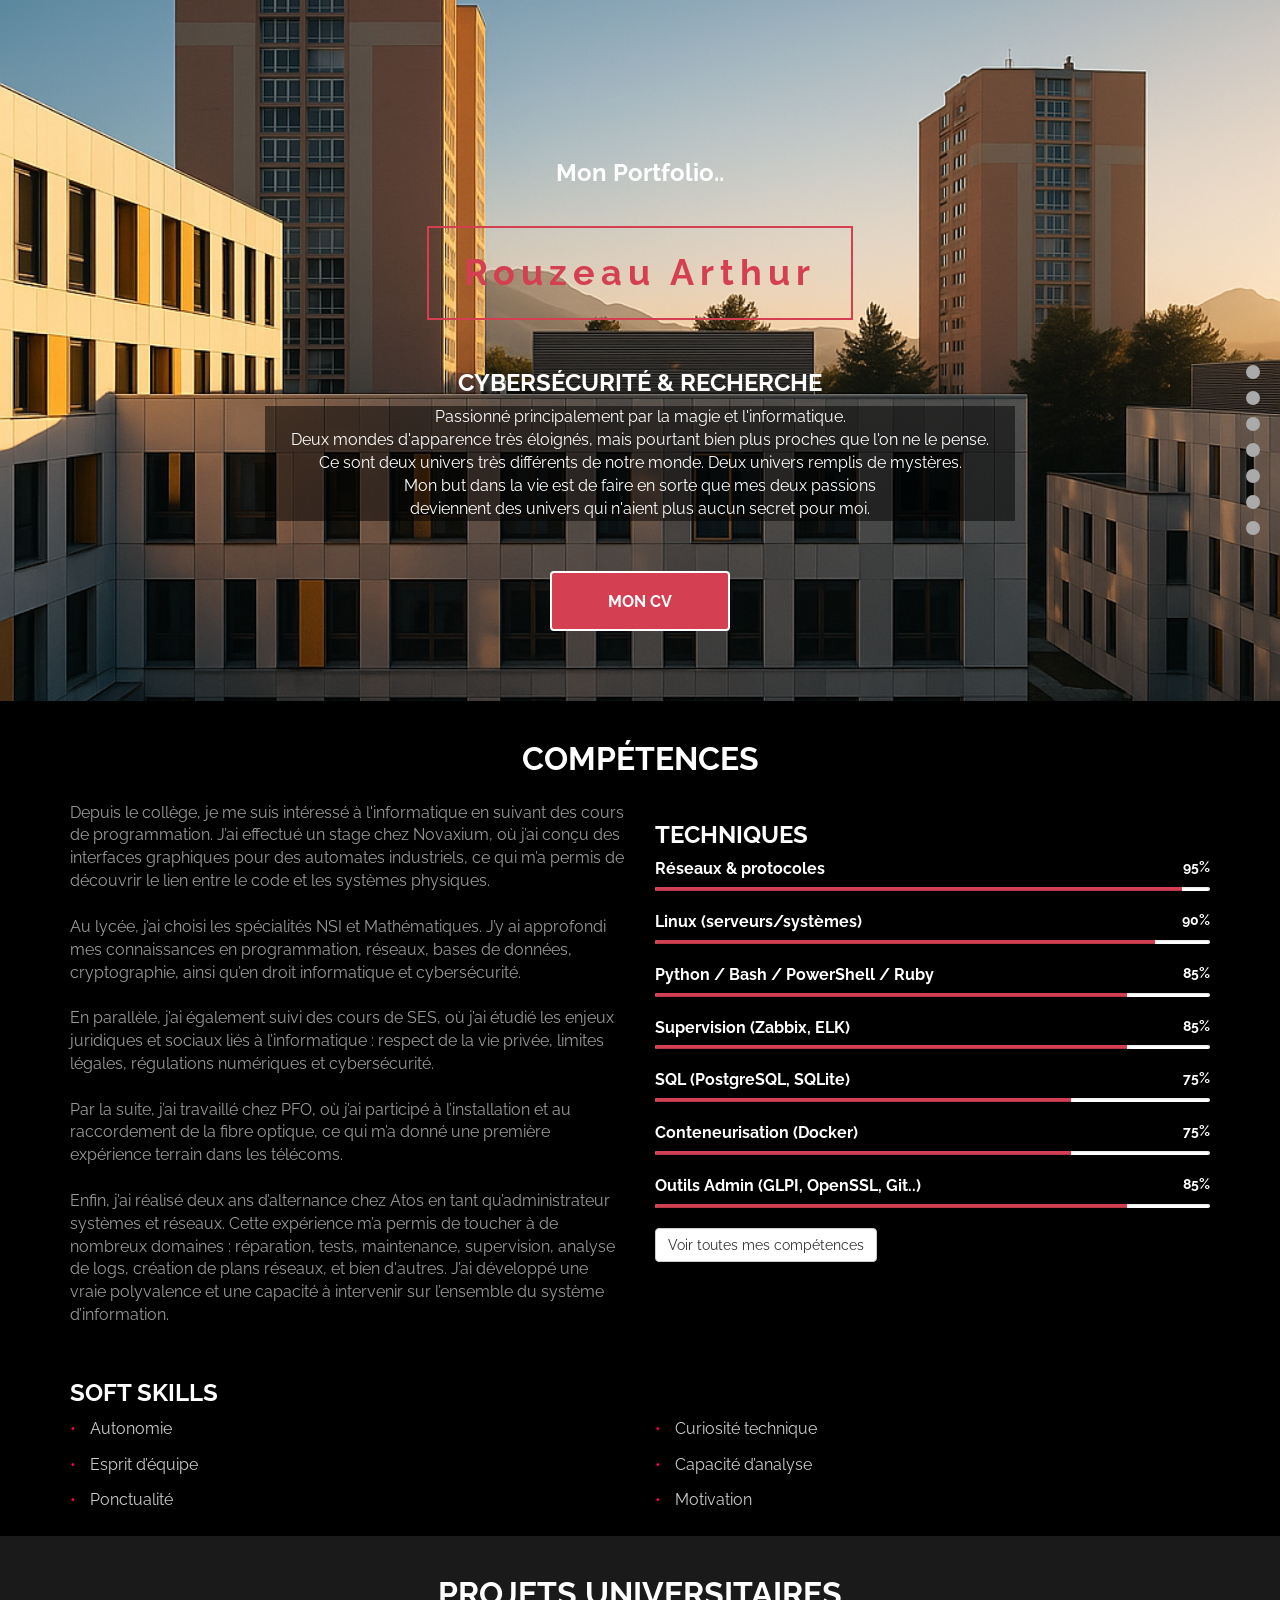
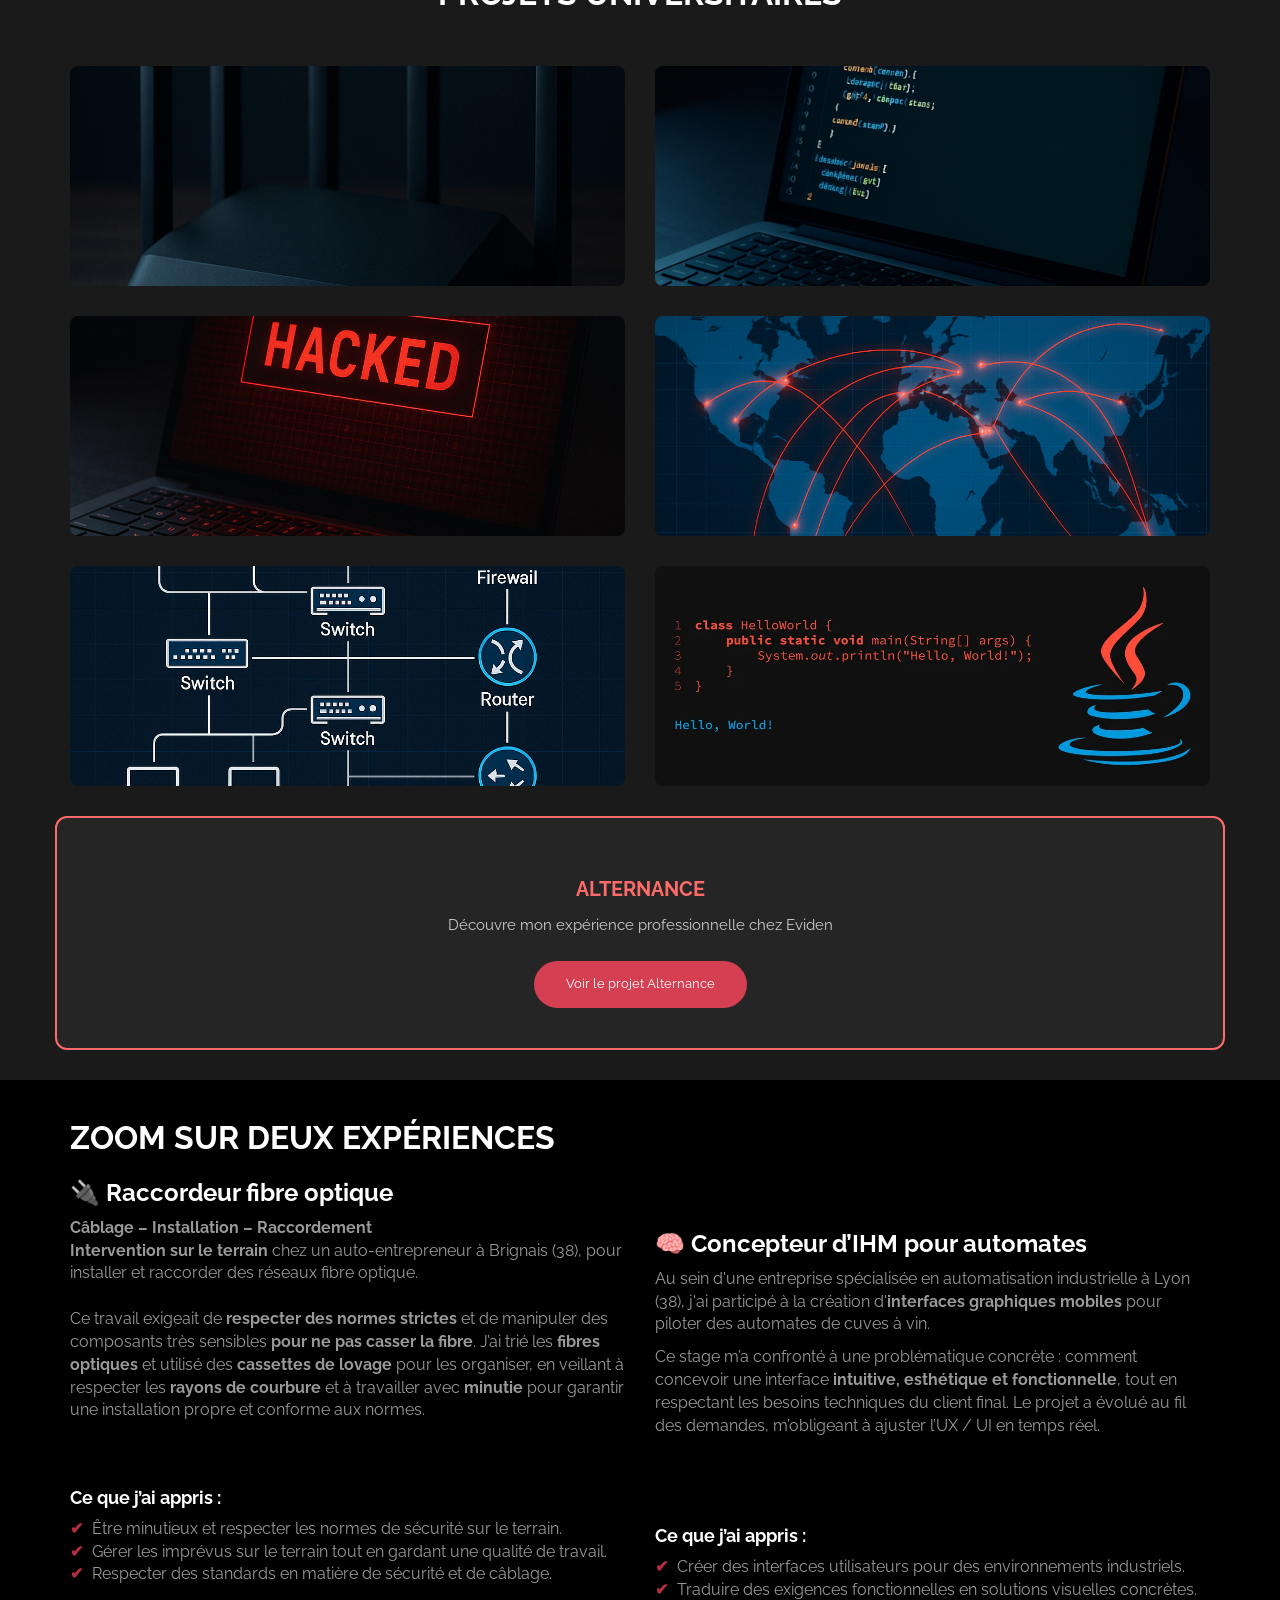
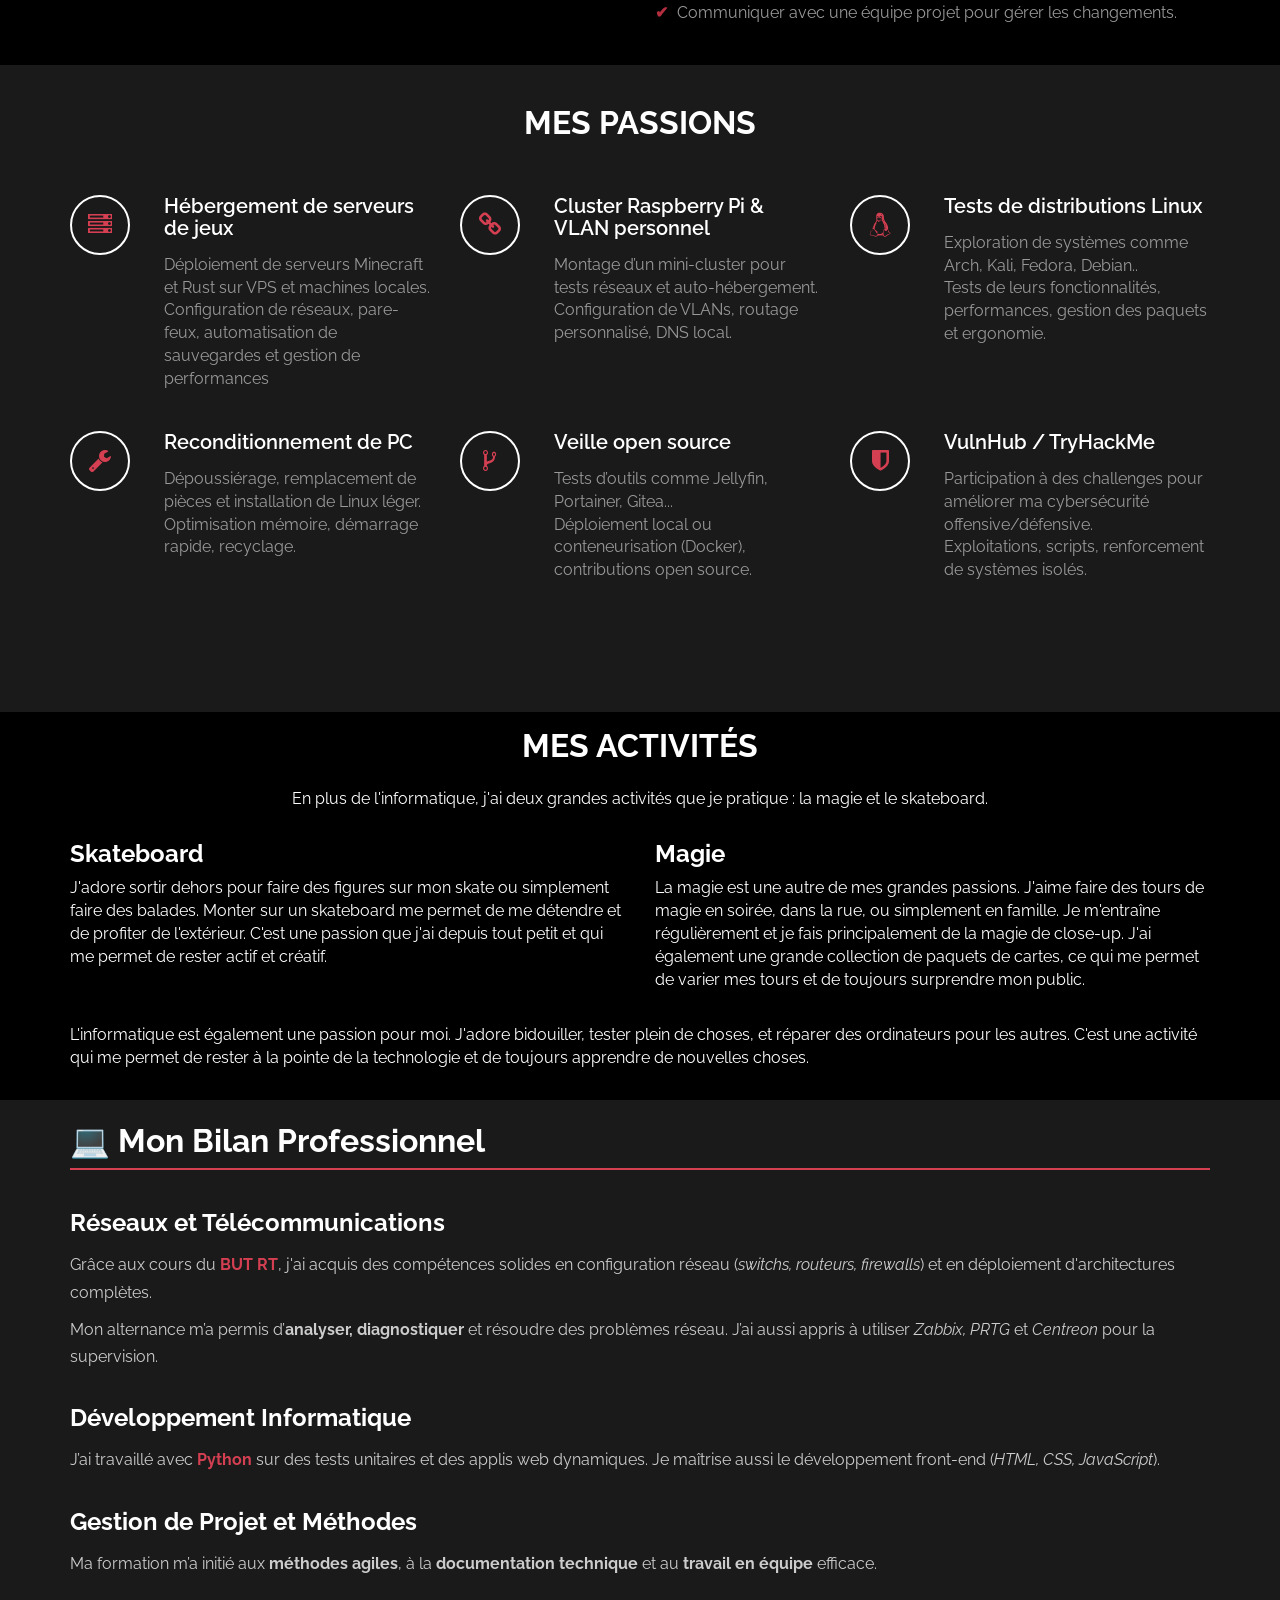
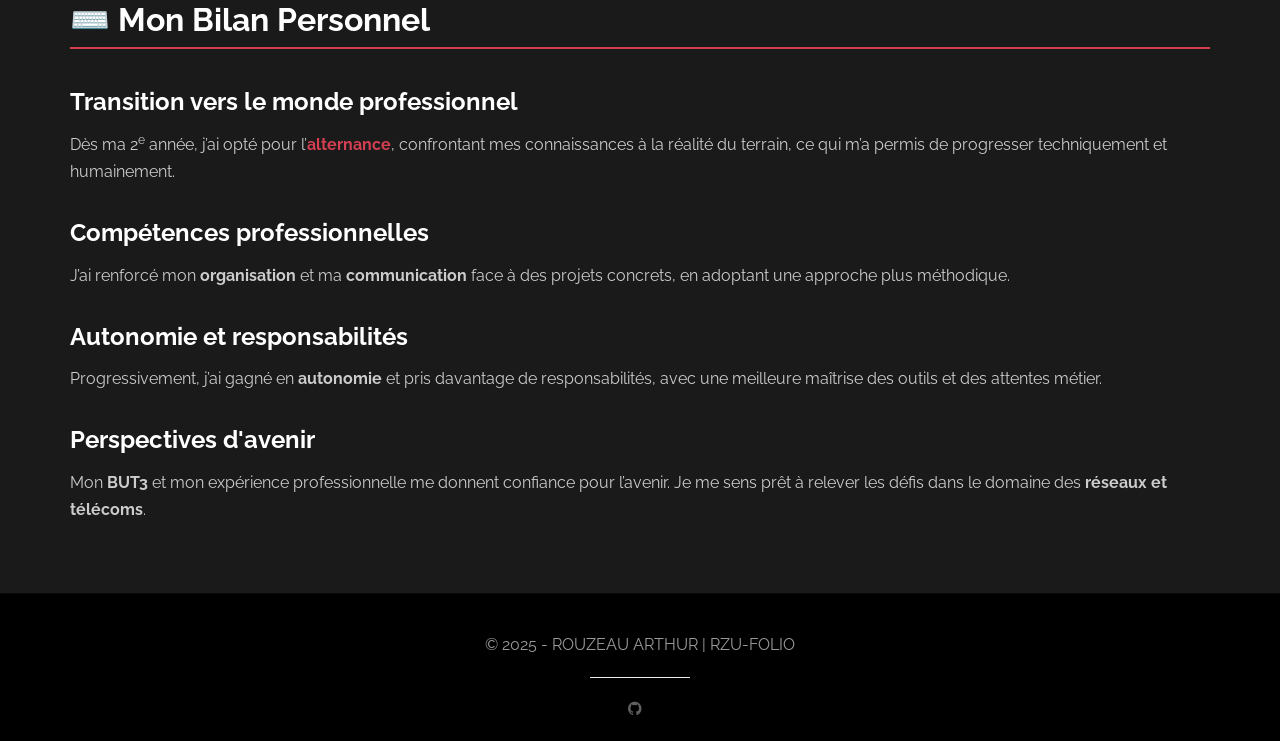
==== index.html @ e8e4323a "Version locale du site" ====
<!DOCTYPE html>
<html lang="fr">
<head>
    <meta charset="utf-8">
    <title>Rouzeau Arthur | RZU Folio</title>
    <meta name="keywords" content="">
    <meta name="description" content="">
    <meta name="author" content="rzu">
    <meta http-equiv="X-UA-Compatible" content="IE=Edge">
    <meta http-equiv="Content-Type" content="text/html; charset=UTF-8" />
    <meta name="viewport" content="width=device-width, initial-scale=1">
    <meta name="robots" content="index, follow">
    <meta name="theme-color" content="#000000">

    <!-- bootstrap -->
    <link rel="stylesheet" href="css/bootstrap.min.css">
    <!-- font-awesome -->
    <link rel="stylesheet" href="css/font-awesome.min.css">
    <!-- google font -->
    <link href="https://fonts.googleapis.com/css?family=Raleway:400,300,700,800" rel="stylesheet">
    <!-- rzu_folio -->
    <!--<link rel="stylesheet" href="css/rzu_folio.css">-->
    
    <!-- rzu_folio min -->
    <link rel="stylesheet" href="css/rzu_folio_min.css">
    <link rel="stylesheet" href="css/rzu_mobile.css" media="(hover: none) and (pointer: coarse)">

    <style>
        /* Réduit l'espace vertical globalement */
        .section {
            padding-top: 40px;
            padding-bottom: 30px;
        }

        /* Remonte légèrement les titres */
        .section h2 {
            margin-top: -60px;
            margin-bottom: 25px;
            font-size: 32px;
        }

        /* Corrige le padding uniquement sur la section d'accueil */
        #home .container {
            padding-top: 100px;
            padding-bottom: 40px;
        }

        #about.section,
        #portfolio.section {
            padding-bottom: 0 !important;
            margin-bottom: 0 !important;
        }

        /* Vos autres styles CSS */
        .section {
            padding-top: 40px;
            padding-bottom: 30px;
        }

        /* Styles pour gérer l'affichage des éléments .rotate et .static-tt */
        .rotate {
            display: block !important;
        }

        .static-tt {
            display: none !important;
        }

        @media (hover: none) and (pointer: coarse) {
            .rotate {
                display: none !important;
            }

            .static-tt {
                display: block !important;
            }
        }
        @media screen and (max-width: 768px) {
            .portfolio-thumb .portfolio-overlay {
                opacity: 0.9 !important;
                display: flex !important;
                transform: none !important;
                pointer-events: auto !important;
                align-items: center !important;
                justify-content: center !important;
                padding: 10px;
                position: absolute;
                top: 0;
                left: 0;
                right: 0;
                bottom: 0;
                width: 100%;
                height: 100%;
                box-sizing: border-box;
                border-radius: 8px;
                background-color: rgba(212, 63, 82, 0.8) !important;
            }

            .portfolio-thumb .portfolio-overlay h4,
            .portfolio-thumb .portfolio-overlay h5 {
                color: #fff;
                text-align: center;
                margin: 6px 0;
                padding: 4px;
                line-height: 1.3;
            }
        }
        @media screen and (max-width: 768px), (hover: none) and (pointer: coarse) {
        #home {
            background-image: url('images/home-bg.png');
            background-position: center center !important;
            background-repeat: no-repeat !important;
            background-size: cover !important;
            background-attachment: scroll !important;
            transform: none !important;
            will-change: auto !important;
        }
        }
    </style>
</head>
<body>


    <!-- Navigation -->
    <div class="nav-indicators">
        <a href="#home" class="nav-link" title="Accueil"></a>
        <a href="#about" class="nav-link" title="Compétences"></a>
        <a href="#portfolio" class="nav-link" title="Projets"></a>
        <a href="#zoom" class="nav-link" title="Expériences"></a>
        <a href="#work" class="nav-link" title="Passions"></a>
        <a href="#passions" class="nav-link" title="Activité"></a>
        <a href="#bilan" class="nav-link" title="Passions"></a>
    </div>

    <div id="fullpage">
        <!-- start home -->
        <div id="home" class="section">
            <div class="container">
                <div class="row">
                    <div class="col-md-2"></div>
                    <div class="col-md-8 wow fadeIn" data-wow-delay="0.9s">
                        <h3>Mon Portfolio..</h3>
                        <h1>Rouzeau Arthur</h1>

                        <h3 class="rotate">RÉSEAUX & SYSTÈMES, DÉVELOPPEMENT & ANALYSE, CYBERSÉCURITÉ & RECHERCHE, SKATEBOARD & MAGIE</h3>
                        <h3 class="static-tt">RÉSEAUX & SYSTÈMES, DÉVELOPPEMENT & ANALYSE, CYBERSÉCURITÉ & RECHERCHE, SKATEBOARD & MAGIE</h3>

                        <p style="color: white; background-color: rgba(0, 0, 0, 0.5);">Passionné principalement par la magie et l'informatique.
                        <br>Deux mondes d'apparence très éloignés, mais pourtant bien plus proches que l'on ne le pense.
                        <br>Ce sont deux univers très différents de notre monde. Deux univers remplis de mystères.
                        <br>Mon but dans la vie est de faire en sorte que mes deux passions
                        <br>deviennent des univers qui n'aient plus aucun secret pour moi.</p>
                        <a href="cv.html" class="btn btn-default smoothScroll wow fadeInUp"  style="background-color: #D43F52;" data-wow-delay="1s">MON CV</a>
                    </div>
                    <div class="col-md-2"></div>
                </div>
            </div>
        </div>
        <!-- end home -->

        <!-- ======= SECTION COMPÉTENCES ======= -->
        <div id="about" class="section">
            <div class="container">
                <div class="row">
                    <div class="col-md-12 text-center">
                        <h2>COMPÉTENCES</h2>
                    </div>
                </div>
                <div class="row reverse-on-mobile">
                    <div class="col-md-6 block-presentation">
                        <p>Depuis le collège, je me suis intéressé à l'informatique en suivant des cours de programmation. J’ai effectué un stage chez Novaxium, où j’ai conçu des interfaces graphiques pour des automates industriels, ce qui m’a permis de découvrir le lien entre le code et les systèmes physiques.<br><br>
                            Au lycée, j’ai choisi les spécialités NSI et Mathématiques. J’y ai approfondi mes connaissances en programmation, réseaux, bases de données, cryptographie, ainsi qu’en droit informatique et cybersécurité.<br><br>
                            En parallèle, j’ai également suivi des cours de SES, où j’ai étudié les enjeux juridiques et sociaux liés à l’informatique : respect de la vie privée, limites légales, régulations numériques et cybersécurité.<br><br>
                            Par la suite, j’ai travaillé chez PFO, où j’ai participé à l’installation et au raccordement de la fibre optique, ce qui m’a donné une première expérience terrain dans les télécoms.<br><br>
                            Enfin, j’ai réalisé deux ans d’alternance chez Atos en tant qu’administrateur systèmes et réseaux. Cette expérience m’a permis de toucher à de nombreux domaines : réparation, tests, maintenance, supervision, analyse de logs, création de plans réseaux, et bien d'autres. J’ai développé une vraie polyvalence et une capacité à intervenir sur l’ensemble du système d’information.<br><br>
                        </p>
                    </div>
                    <div class="col-md-6 block-techniques">
                        <h3 class="techniques-title fade-in-up">TECHNIQUES</h3>
                        <span>Réseaux & protocoles <small>95%</small></span>
                        <div class="progress">
                            <div class="progress-bar progress-bar-danger" style="width: 95%;"></div>
                        </div>
                        <span>Linux (serveurs/systèmes) <small>90%</small></span>
                        <div class="progress">
                            <div class="progress-bar progress-bar-danger" style="width: 90%;"></div>
                        </div>
                        <span>Python / Bash / PowerShell / Ruby <small>85%</small></span>
                        <div class="progress">
                            <div class="progress-bar progress-bar-danger" style="width: 85%;"></div>
                        </div>
                        <span>Supervision (Zabbix, ELK) <small>85%</small></span>
                        <div class="progress">
                            <div class="progress-bar progress-bar-danger" style="width: 85%;"></div>
                        </div>
                        <span>SQL (PostgreSQL, SQLite) <small>75%</small></span>
                        <div class="progress">
                            <div class="progress-bar progress-bar-danger" role="progressbar" aria-valuenow="60" aria-valuemin="0" aria-valuemax="100" style="width: 75%;"></div>
                        </div>
                        <span>Conteneurisation (Docker) <small>75%</small></span>
                        <div class="progress">
                            <div class="progress-bar progress-bar-danger" role="progressbar" aria-valuenow="60" aria-valuemin="0" aria-valuemax="100" style="width: 75%;"></div>
                        </div>
                        <span>Outils Admin (GLPI, OpenSSL, Git..) <small>85%</small></span>
                        <div class="progress">
                            <div class="progress-bar progress-bar-danger" role="progressbar" aria-valuenow="60" aria-valuemin="0" aria-valuemax="100" style="width: 85%;"></div>
                        </div>
                        <p style="margin-top: 20px;">
                            <a href="cv.html" class="btn btn-default">
                                Voir toutes mes compétences
                            </a>
                        </p>
                    </div>
                    <br/><br/>
                    <div class="col-md-12 soft-skills my-soft-skill">
                        <h3 class="soft-skills-title fade-in-up">SOFT SKILLS</h3>
                        <ul>
                            <li>Autonomie</li>
                            <li>Curiosité technique</li>
                            <li>Esprit d’équipe</li>
                            <li>Capacité d’analyse</li>
                            <li>Ponctualité</li>
                            <li>Motivation</li>
                        </ul>
                    </div>
                </div>
            </div>
            <br/>
        </div>
        <!-- =======END SECTION COMPÉTENCES ======= -->

        <!-- start portfolio -->
        <div id="portfolio" class="section slide-in-right animated">
            <div class="container">
                <div class="row">
                    <h2>PROJETS UNIVERSITAIRES</h2>
                </div>
                <div class="row">
                    <div class="col-md-6 col-xs-12 wow fadeIn" data-wow-delay="0.2s">
                        <a href="proj_net.html">
                            <div class="portfolio-thumb">
                                <img src="images/router.png" class="img-responsive" alt="portfolio img">
                                <div class="portfolio-overlay">
                                    <h4>Réseaux :</h4>
                                    <h5>S'initier aux réseaux informatiques</h5>
                                </div>
                            </div>
                        </a>
                    </div>
                    <div class="col-md-6 col-xs-12 wow fadeIn" data-wow-delay="0.3s">
                        <a href="proj_prog.html">
                            <div class="portfolio-thumb">
                                <img src="images/prog.png" class="img-responsive" alt="portfolio img">
                                <div class="portfolio-overlay">
                                    <h4>Programmation :</h4>
                                    <h5>Traitement de données</h5>
                                </div>
                            </div>
                        </a>
                    </div>
                </div>
                <div class="row">
                    <div class="col-md-6 col-xs-12 wow fadeIn" data-wow-delay="0.4s">
                        <a href="proj_init.html">
                            <div class="portfolio-thumb">
                                <img src="images/hacked.png" class="img-responsive" alt="portfolio img">
                                <div class="portfolio-overlay">
                                    <h4>PENTEST :</h4>
                                    <h5>Initialisation à la cybersécurité</h5>
                                </div>
                            </div>
                        </a>
                    </div>
                    <div class="col-md-6 col-xs-12 wow fadeIn" data-wow-delay="0.5s">
                        <a href="proj_cyber.html">
                            <div class="portfolio-thumb">
                                <img src="images/world.png" class="img-responsive" alt="portfolio img">
                                <div class="portfolio-overlay">
                                    <h4>CYBERATTAQUE & CYBERDÉFENSE :</h4>
                                    <h5>Réagir face à une cyberattaque</h5>
                                </div>
                            </div>
                        </a>
                    </div>
                </div>
                <div class="row">
                    <div class="col-md-6 col-xs-12 wow fadeIn" data-wow-delay="0.6s">
                        <a href="proj_arch.html">
                            <div class="portfolio-thumb">
                                <img src="images/arch.png" class="img-responsive" alt="portfolio img">
                                <div class="portfolio-overlay">
                                    <h4>ARCHITECTURE RÉSEAU :</h4>
                                    <h5>Supervision et sécurisation</h5>
                                </div>
                            </div>
                        </a>
                    </div>
                    <div class="col-md-6 col-xs-12 wow fadeIn" data-wow-delay="0.7s">
                        <a href="proj_java.html">
                            <div class="portfolio-thumb">
                                <img src="images/java.png" class="img-responsive" alt="portfolio img">
                                <div class="portfolio-overlay">
                                    <h4>JAVA : </h4>
                                    <h5>Messagerie Instantanée</h5>
                                </div>
                            </div>
                        </a>
                    </div>


                <!-- ALTERNANCE -->

                    <div class="row">
                    <div class="col-md-12 col-xs-12 wow fadeIn" data-wow-delay="0.8s">
                        <a href="proj_alt.html" style="text-decoration: none;">
                            <div class="portfolio-thumb portfolio-alt-card">
                                <h3 style="color: #FF6B6B; margin-bottom: 15px; font-size: 2rem;">ALTERNANCE</h3>
                                <p style="color: #ccc; font-size: 1.5rem; margin-bottom: 25px;">
                                    Découvre mon expérience professionnelle chez Eviden
                                </p>
                                <button class="alt-btn" style="font-size: small;">
                                    Voir le projet Alternance
                                </button>
                            </div>
                        </a>
                    </div>
                </div>

                <style>
                    .portfolio-alt-card {
                        text-align: center;
                        padding: 40px 25px;
                        background: rgba(255, 255, 255, 0.05);
                        border-radius: 12px;
                        border: 2px solid #FF6B6B;
                        transition: opacity 0.4s ease, transform 0.4s ease;
                        will-change: transform;
                    }

                    .portfolio-alt-card:hover {
                        opacity: 0.85;
                        transform: scale(1.03) translateY(-5px);
                    }

                    .alt-btn {
                        background-color: #D43F52;
                        color: white;
                        border: none;
                        border-radius: 30px;
                        padding: 14px 32px;
                        font-size: 1rem;
                        cursor: pointer;
                        opacity: 1;
                        outline: none;
                        transition: transform 0.3s ease, box-shadow 0.3s ease;
                    }

                    .alt-btn:focus {
                        outline: none;
                    }

                    .portfolio-alt-card:hover .alt-btn {
                        transform: scale(1.05);
                        box-shadow: 0 6px 16px rgba(212, 63, 82, 0.4);
                    }
                </style>



                </div>
            </div>
        </div>
        <!-- END PORTFOLIO-->

        <!-- ZOOM SUR -->
        <div id="zoom" class="section">
        <div class="container">
            <div class="row">
            <!-- Bloc gauche -->
            <div class="col-md-6 col-xs-12 wow fadeInLeft" data-wow-delay="0.9s">
                <h2 style="margin-top: 0.1px;">ZOOM SUR DEUX EXPÉRIENCES</h2>
                <h3>🔌 Raccordeur fibre optique</h3>
                <p>
                <strong>Câblage – Installation – Raccordement</strong><br>
                <strong>Intervention sur le terrain</strong> chez un auto-entrepreneur à Brignais (38), pour installer et raccorder
                des réseaux fibre optique.<br><br>
                Ce travail exigeait de <strong>respecter des normes strictes</strong> et de manipuler des composants très sensibles
                <strong>pour ne pas casser la fibre</strong>. J’ai trié les <strong>fibres optiques</strong> et utilisé des
                <strong>cassettes de lovage</strong> pour les organiser, en veillant à respecter les <strong>rayons de courbure</strong>
                et à travailler avec <strong>minutie</strong> pour garantir une installation propre et conforme aux normes.
                </p>
                <br/>
                <br/>
                <h4>Ce que j’ai appris :</h4>
                <ul>
                <li>Être minutieux et respecter les normes de sécurité sur le terrain.</li>
                <li>Gérer les imprévus sur le terrain tout en gardant une qualité de travail.</li>
                <li>Respecter des standards en matière de sécurité et de câblage.</li>
                </ul>
            </div>
            <br/><br/><br/><br/>
            <!-- Bloc droit -->
            <div class="col-md-6 col-xs-12 wow fadeInRight" data-wow-delay="0.9s">
                <h3>🧠 Concepteur d’IHM pour automates</h3>
                <p>
                Au sein d'une entreprise spécialisée en automatisation industrielle à Lyon (38), j'ai participé à la création
                d'<strong>interfaces graphiques mobiles</strong> pour piloter des automates de cuves à vin.
                </p>
                <p>
                Ce stage m’a confronté à une problématique concrète : comment concevoir une interface
                <strong>intuitive, esthétique et fonctionnelle</strong>, tout en respectant les besoins techniques du client final.
                Le projet a évolué au fil des demandes, m’obligeant à ajuster l’UX /
                UI en temps réel.
                </p>
                <br/>
                <br/><br/>
                <h4>Ce que j’ai appris :</h4>
                <ul>
                <li>Créer des interfaces utilisateurs pour des environnements industriels.</li>
                <li>Traduire des exigences fonctionnelles en solutions visuelles concrètes.</li>
                <li>Communiquer avec une équipe projet pour gérer les changements.</li>
                </ul>
            </div>
            </div>
        </div>
        </div>
        <!--END ZOOM SUR -->

        <!-- start work -->
        <!-- PART I -->
        <div id="work" class="section" style="background: #1a1a1a;">
            <div class="container">
                <div class="row">
                    <h2>MES PASSIONS</h2>
                </div>

                <div class="row">
                    <div class="col-md-4 col-xs-11 wow fadeInUp" data-wow-delay="0.6s">
                        <div class="media">
                            <div class="media-object media-left">
                                <i class="fa fa-server"></i>
                            </div>
                            <div class="media-body">
                                <h3 class="media-heading">Hébergement de serveurs de jeux</h3>
                                <p>
                                    Déploiement de serveurs Minecraft et Rust sur VPS et machines locales.
                                    <br>Configuration de réseaux, pare-feux, automatisation de sauvegardes et gestion de performances
                                </p>
                            </div>
                        </div>
                    </div>

                    <div class="col-md-4 col-xs-11 wow fadeInUp" data-wow-delay="0.6s">
                        <div class="media">
                            <div class="media-object media-left">
                                <i class="fa fa-link"></i>
                            </div>
                            <div class="media-body">
                                <h3 class="media-heading">Cluster Raspberry Pi & VLAN personnel</h3>
                                <p>
                                    Montage d’un mini-cluster pour tests réseaux et auto-hébergement.
                                    <br>Configuration de VLANs, routage personnalisé, DNS local.
                                </p>
                            </div>
                        </div>
                    </div>

                    <div class="col-md-4 col-xs-11 wow fadeInUp" data-wow-delay="0.6s">
                        <div class="media">
                            <div class="media-object media-left">
                                <i class="fa fa-linux"></i>
                            </div>
                            <div class="media-body">
                                <h3 class="media-heading">Tests de distributions Linux</h3>
                                <p>
                                    Exploration de systèmes comme Arch, Kali, Fedora, Debian..
                                    <br>Tests de leurs fonctionnalités, performances, gestion des paquets et ergonomie.
                                </p>
                            </div>
                        </div>
                    </div>
                </div>
            </div>
            <!-- PART II -->
            <div class="container">
                <div class="row">
                    <div class="col-md-4 col-xs-11 wow fadeInUp" data-wow-delay="0.6s">
                        <div class="media">
                            <div class="media-object media-left">
                                <i class="fa fa-wrench"></i>
                            </div>
                            <div class="media-body">
                                <h3 class="media-heading">Reconditionnement de PC</h3>
                                <p>
                                    Dépoussiérage, remplacement de pièces et installation de Linux léger.
                                    <br>Optimisation mémoire, démarrage rapide, recyclage.
                                </p>
                            </div>
                        </div>
                    </div>

                    <div class="col-md-4 col-xs-11 wow fadeInUp" data-wow-delay="0.6s">
                        <div class="media">
                            <div class="media-object media-left">
                                <i class="fa fa-code-fork"></i>
                            </div>
                            <div class="media-body">
                                <h3 class="media-heading">Veille open source</h3>
                                <p>
                                    Tests d’outils comme Jellyfin, Portainer, Gitea...
                                    <br>Déploiement local ou conteneurisation (Docker), contributions open source.
                                </p>
                            </div>
                        </div>
                    </div>

                    <div class="col-md-4 col-xs-11 wow fadeInUp" data-wow-delay="0.6s">
                        <div class="media">
                            <div class="media-object media-left">
                                <i class="fa fa-shield"></i>
                            </div>
                            <div class="media-body">
                                <h3 class="media-heading">VulnHub / TryHackMe</h3>
                                <p>
                                    Participation à des challenges pour améliorer ma cybersécurité offensive/défensive.
                                    <br>Exploitations, scripts, renforcement de systèmes isolés.
                                </p>
                            </div>
                        </div>
                    </div>
                </div>
            </div>
        </div>
        <!-- end work -->

        <!-- start passions -->
        <div id="passions" class="section" style="color: white; padding: 20px;">
            <div class="container">
                <div class="row">
                    <div class="col-md-12 text-center">
                        
                        <p style="font-size: xx-large;"><strong></strong></p>
                        <br/><br/>
                        <h2>MES ACTIVITÉS</h2>
                        <p>
                            En plus de l'informatique, j'ai deux grandes activités que je pratique : la magie et le skateboard.
                        </p>
                    </div>
                </div>
                <div class="row">
                    <div class="col-md-6">
                        <h3>Skateboard</h3>
                        <p>
                            J'adore sortir dehors pour faire des figures sur mon skate ou simplement faire des balades.
                            Monter sur un skateboard me permet de me détendre et de profiter de l'extérieur.
                            C'est une passion que j'ai depuis tout petit et qui me permet de rester actif et créatif.
                        </p>
                    </div>
                    <div class="col-md-6">
                        <h3>Magie</h3>
                        <p>
                            La magie est une autre de mes grandes passions. J'aime faire des tours de magie en soirée, dans la rue, ou simplement en famille.
                            Je m'entraîne régulièrement et je fais principalement de la magie de close-up.
                            J'ai également une grande collection de paquets de cartes, ce qui me permet de varier mes tours et de toujours surprendre mon public.
                        </p>
                    </div>
                </div>
                <div class="row">
                    <div class="col-md-12">
                        <br/>
                        <p>
                            L'informatique est également une passion pour moi. J'adore bidouiller, tester plein de choses, et réparer des ordinateurs pour les autres.
                            C'est une activité qui me permet de rester à la pointe de la technologie et de toujours apprendre de nouvelles choses.
                        </p>
                    </div>
                </div>
            </div>
        </div>

        <!-- BILAN PROFESSIONNEL -->
        <div id="bilan" class="section" style="background: #1a1a1a; padding: 60px 0;">
        <div class="container">
            <div class="row">
            <div class="col-md-12 wow fadeInUp" data-wow-delay="0.5s">
                <br/>
                <h2 style="color: #ffffff; border-bottom: 2px solid #D43F52; padding-bottom: 10px; margin-bottom: 40px;">💻 Mon Bilan Professionnel</h2>

                <!-- Réseaux -->
                <div style="margin-bottom: 35px;">
                <h3 style="color: #ffffff; margin-bottom: 15px;">Réseaux et Télécommunications</h3>
                <p style="line-height: 1.7; color: #ccc;">
                    Grâce aux cours du <strong style="color: #D43F52;">BUT RT</strong>, j'ai acquis des compétences solides en configuration réseau (<em>switchs, routeurs, firewalls</em>) et en déploiement d'architectures complètes.
                </p>
                <p style="line-height: 1.7; color: #ccc;">
                    Mon alternance m’a permis d’<strong>analyser, diagnostiquer</strong> et résoudre des problèmes réseau. J’ai aussi appris à utiliser <em>Zabbix, PRTG</em> et <em>Centreon</em> pour la supervision.
                </p>
                </div>

                <!-- Développement -->
                <div style="margin-bottom: 35px;">
                <h3 style="color: #ffffff; margin-bottom: 15px;">Développement Informatique</h3>
                <p style="line-height: 1.7; color: #ccc;">
                    J’ai travaillé avec <strong style="color: #D43F52;">Python</strong> sur des tests unitaires et des applis web dynamiques. Je maîtrise aussi le développement front-end (<em>HTML, CSS, JavaScript</em>).
                </p>
                </div>

                <!-- Gestion de projet -->
                <div style="margin-bottom: 35px;">
                <h3 style="color: #ffffff; margin-bottom: 15px;">Gestion de Projet et Méthodes</h3>
                <p style="line-height: 1.7; color: #ccc;">
                    Ma formation m’a initié aux <strong>méthodes agiles</strong>, à la <strong>documentation technique</strong> et au <strong>travail en équipe</strong> efficace.
                </p>
                </div>
            </div>
            </div>

            <!-- BILAN PERSONNEL -->
            <div class="row" style="margin-top: 50px;">
            <div class="col-md-12 wow fadeInUp" data-wow-delay="0.7s">
                <h2 style="color: #ffffff; border-bottom: 2px solid #D43F52; padding-bottom: 10px; margin-bottom: 40px;">⌨️ Mon Bilan Personnel</h2>

                <!-- Alternance -->
                <div style="margin-bottom: 35px;">
                <h3 style="color: #ffffff; margin-bottom: 15px;">Transition vers le monde professionnel</h3>
                <p style="line-height: 1.7; color: #ccc;">
                    Dès ma 2<sup>e</sup> année, j’ai opté pour l’<strong style="color: #D43F52;">alternance</strong>, confrontant mes connaissances à la réalité du terrain, ce qui m’a permis de progresser techniquement et humainement.
                </p>
                </div>

                <!-- Soft Skills -->
                <div style="margin-bottom: 35px;">
                <h3 style="color: #ffffff; margin-bottom: 15px;">Compétences professionnelles</h3>
                <p style="line-height: 1.7; color: #ccc;">
                    J’ai renforcé mon <strong>organisation</strong> et ma <strong>communication</strong> face à des projets concrets, en adoptant une approche plus méthodique.
                </p>
                </div>

                <!-- Autonomie -->
                <div style="margin-bottom: 35px;">
                <h3 style="color: #ffffff; margin-bottom: 15px;">Autonomie et responsabilités</h3>
                <p style="line-height: 1.7; color: #ccc;">
                    Progressivement, j’ai gagné en <strong>autonomie</strong> et pris davantage de responsabilités, avec une meilleure maîtrise des outils et des attentes métier.
                </p>
                </div>

                <!-- Avenir -->
                <div style="margin-bottom: 10px;">
                <h3 style="color: #ffffff; margin-bottom: 15px;">Perspectives d'avenir</h3>
                <p style="line-height: 1.7; color: #ccc;">
                    Mon <strong>BUT3</strong> et mon expérience professionnelle me donnent confiance pour l’avenir. Je me sens prêt à relever les défis dans le domaine des <strong>réseaux et télécoms</strong>.
                </p>
                </div>
            </div>
            </div>
        </div>
        </div>
        <!-- END BILAN -->

      

        
        <!-- start footer -->
        <footer>
            <div class="container">
                <div class="row">
                    <div class="col-md-12 wow fadeIn" data-wow-delay="0.9s">
                        <p>© 2025 - ROUZEAU ARTHUR | RZU-FOLIO</p>
                        <hr>
                        <ul class="social-icon">
                            <li><a href="https://github.com/ArthurFish6" class="fa fa-github"></a></li>
                        </ul>
                    </div>
                </div>
            </div>
        </footer>
    </div>

 
    <!-- === Chargement des scripts === -->

    <!-- Scripts personnalisés -->
    <script src="js/custom.js"></script>

    <script src="js/zoom-script.js"></script>
    <script src="js/observerTemplate.js"></script>
    <script src="js/portfolioAnimation.js"></script>

    <script src="js/aboutAnimation.core.js"></script>
    <script src="js/aboutAnimation.extra.js"></script>

    <script src="js/homeAnimation.js"></script>
    <script src="js/navigation.js"></script>

    <script src="js/workAnimation.js"></script>
    <script src="js/zoomAnimation.js"></script>
    <script src="js/abbr-script.js"></script>





</body>
</html>
---- css/rzu_folio.css ----
html, body {
    height: auto !important;
    overflow: visible !important;
}
body {
    background: #000000;
    color: #999;
    font-family: 'Raleway', sans-serif;
    font-size: 16px;
    font-weight: 400;
}
/* start all section */
#home,
#home .fp-slide,
#home .fp-tableCell, #work,
#work .fp-slide,
#work .fp-tableCell, #about,
#about .fp-slide,
#about .fp-tableCell, #contact,
#contact .fp-slide,
#contact .fp-tableCell, #portfolio,
#portfolio .fp-slide,
#portfolio .fp-tableCell, footer,
footer .fp-slide,
footer .fp-tableCell {
    height: auto !important;
}
/* end all section */ /* start all heading */
h1,h2,h3,h4,h5 {
    color: #ffffff;
    font-weight: bold;
}
/* end all heading */ /* start all section */
#work, #about, #portfolio, #contact {
    padding-top: 100px;
    padding-bottom: 120px;
}
/* end all section */ /* start simpletextrotator */
.rotating {
    display: inline-block;
    -webkit-transform-style: preserve-3d;
    -moz-transform-style: preserve-3d;
    -ms-transform-style: preserve-3d;
    -o-transform-style: preserve-3d;
    transform-style: preserve-3d;
    -webkit-transform: rotateX(0) rotateY(0) rotateZ(0);
    -moz-transform: rotateX(0) rotateY(0) rotateZ(0);
    -ms-transform: rotateX(0) rotateY(0) rotateZ(0);
    -o-transform: rotateX(0) rotateY(0) rotateZ(0);
    transform: rotateX(0) rotateY(0) rotateZ(0);
    -webkit-transition: 0.5s;
    -moz-transition: 0.5s;
    -ms-transition: 0.5s;
    -o-transition: 0.5s;
    transition: 0.5s;
    -webkit-transform-origin-x: 50%;
}
.rotating.flip {
    position: relative;
}
.rotating .front, .rotating .back {
    left: 0;
    top: 0;
    -webkit-backface-visibility: hidden;
    -moz-backface-visibility: hidden;
    -ms-backface-visibility: hidden;
    -o-backface-visibility: hidden;
    backface-visibility: hidden;
}
.rotating .front {
    position: absolute;
    display: inline-block;
    -webkit-transform: translate3d(0,0,1px);
    -moz-transform: translate3d(0,0,1px);
    -ms-transform: translate3d(0,0,1px);
    -o-transform: translate3d(0,0,1px);
    transform: translate3d(0,0,1px);
}
.rotating.flip .front {
    z-index: 1;
}
.rotating .back {
    display: block;
    opacity: 0;
}
.rotating.spin {
    -webkit-transform: rotate(360deg) scale(0);
    -moz-transform: rotate(360deg) scale(0);
    -ms-transform: rotate(360deg) scale(0);
    -o-transform: rotate(360deg) scale(0);
    transform: rotate(360deg) scale(0);
}
.rotating.flip .back {
    z-index: 2;
    display: block;
    opacity: 1;
    -webkit-transform: rotateY(180deg) translate3d(0,0,0);
    -moz-transform: rotateY(180deg) translate3d(0,0,0);
    -ms-transform: rotateY(180deg) translate3d(0,0,0);
    -o-transform: rotateY(180deg) translate3d(0,0,0);
    transform: rotateY(180deg) translate3d(0,0,0);
}
.rotating.flip.up .back {
    -webkit-transform: rotateX(180deg) translate3d(0,0,0);
    -moz-transform: rotateX(180deg) translate3d(0,0,0);
    -ms-transform: rotateX(180deg) translate3d(0,0,0);
    -o-transform: rotateX(180deg) translate3d(0,0,0);
    transform: rotateX(180deg) translate3d(0,0,0);
}
.rotating.flip.cube .front {
    -webkit-transform: translate3d(0,0,100px) scale(0.9,0.9);
    -moz-transform: translate3d(0,0,100px) scale(0.85,0.85);
    -ms-transform: translate3d(0,0,100px) scale(0.85,0.85);
    -o-transform: translate3d(0,0,100px) scale(0.85,0.85);
    transform: translate3d(0,0,100px) scale(0.85,0.85);
}
.rotating.flip.cube .back {
    -webkit-transform: rotateY(180deg) translate3d(0,0,100px) scale(0.9,0.9);
    -moz-transform: rotateY(180deg) translate3d(0,0,100px) scale(0.85,0.85);
    -ms-transform: rotateY(180deg) translate3d(0,0,100px) scale(0.85,0.85);
    -o-transform: rotateY(180deg) translate3d(0,0,100px) scale(0.85,0.85);
    transform: rotateY(180deg) translate3d(0,0,100px) scale(0.85,0.85);
}
.rotating.flip.cube.up .back {
    -webkit-transform: rotateX(180deg) translate3d(0,0,100px) scale(0.9,0.9);
    -moz-transform: rotateX(180deg) translate3d(0,0,100px) scale(0.85,0.85);
    -ms-transform: rotateX(180deg) translate3d(0,0,100px) scale(0.85,0.85);
    -o-transform: rotateX(180deg) translate3d(0,0,100px) scale(0.85,0.85);
    transform: rotateX(180deg) translate3d(0,0,100px) scale(0.85,0.85);
}
/* end simpletextrotator */ /* start home */ #home {
    background: url('../images/home-bg.png');
    background-size: cover;
    background-repeat: no-repeat;
    padding-top: 120px;
    padding-bottom: 140px;
    text-align: center;
}
#home h1 {
    border: 2px solid #D43F52;
    color: #D43F52;
    display: inline-block;
    letter-spacing: 6px;
    padding: 25px 35px;
    margin: 30px 0;
}
#home h2 {
    padding-bottom: 10px;
}
#home .btn {
    background: transparent;
    border: 2px solid #ffffff;
    color: #ffffff;
    font-size: 16px;
    font-weight: bold;
    width: 180px;
    height: 60px;
    margin-top: 40px;
    padding-top: 18px;
    transition: all 0.4s ease-in-out;
}
#home .btn:hover {
    background: #D43F52;
    border-color: transparent;
}
/* end home */ /* start work */
#work {
    background: #1a1a1a;
}
#work h2 {
    text-align: center;
}
#work .media {
    margin-top: 30px;
}
#work .media .fa {
    border: 2px solid #ffffff;
    border-radius: 50%;
    color: #D43F52;
    font-size: 24px;
    margin-right: 24px;
    width: 60px;
    height: 60px;
    line-height: 55px;
    text-align: center;
    vertical-align: middle;
    transition: all 0.4s ease-in;
}
#work .media .fa:hover {
    background: #ffffff;
    cursor: pointer;
}
#work .media .media-heading {
    font-weight: 600;
    font-size: 20px;
    padding-bottom: 10px;
}
/* end work */ /* start about */
#about h4 {
    padding: 15px 0;
    color: #D43F52;
}
#about .progress {
    border-radius: 4px;
    background: #ffffff;
    height: 4px;
}
#about .progress .progress-bar-danger {
    background: #D43F52;
}
#about .text-top {
    padding-top: 50px;
}
#about span {
    color: #ffffff;
    font-weight: bold;
    display: block;
    padding-bottom: 6px;
}
#about small {
    font-weight: bold;
    float: right;
}
/* end about */ /* start portfolio */ .portfolio-thumb img {
    max-height: 220px;
    object-fit: cover;
    width: 100%;
    border-radius: 8px;
}
#portfolio {
    background: #1a1a1a;
    text-align: center;
}
#portfolio h2 {
    padding-bottom: 30px;
}
#portfolio .portfolio-thumb {
    overflow: hidden;
    position: relative;
    margin-bottom: 30px;
}
#portfolio .portfolio-thumb .portfolio-overlay {
    background: #D43F52;
    top: 0;
    left: 0;
    right: 0;
    bottom: 0;
    opacity: 0;
    width: 100%;
    height: 100%;
    position: absolute;
    padding-top: 60px;
    transition: all 0.4s ease-in-out;
}
#portfolio .portfolio-thumb:hover .portfolio-overlay {
    cursor: pointer;
    opacity: 0.8;
    transform: scale(0.9);
}
/* end portfolio */ /* start contact */ #contact address {
    padding-bottom: 18px;
}
#contact .contact-title {
    font-size: 24px;
    font-weight: bold;
    padding-bottom: 20px;
    color: #ffffff;
}
#contact .fa {
    border: 2px solid #ffffff;
    border-radius: 50%;
    color: #D43F52;
    width: 50px;
    height: 50px;
    line-height: 45px;
    text-align: center;
    margin-right: 20px;
}
#contact .form-control {
    background: transparent;
    border: 2px solid #999;
    border-radius: 0;
    box-shadow: none;
    color: #ffffff;
    margin-bottom: 20px;
}
#contact input {
    height: 50px;
}
#contact input[type="submit"] {
    background: #D43F52;
    border: 2px solid transparent;
    color: #ffffff;
    font-weight: bold;
    transition: all 0.4s ease-in-out;
}
#contact input[type="submit"]:hover {
    background: #ffffff;
    color: #D43F52;
}
/* end contact */ /* start footer */
footer {
    border-top: 1px solid #090909;
    text-align: center;
    padding-top: 40px;
    padding-bottom: 20px;
}
footer hr {
    width: 100px;
}
/* end footer */ /* start social icon */
.social-icon {
    position: relative;
    padding: 0;
    margin: 0;
}
.social-icon li {
    display: inline-block;
    list-style: none;
}
.social-icon li a {
    border-radius: 50%;
    color: #606060;
    text-decoration: none;
    transition: all 0.4s ease-in-out;
    text-align: center;
    margin-right: 10px;
}
.social-icon li a:hover {
    color: #D43F52;
}
/* end social icon */ /* SOFT SKILL */ .soft-skills ul {
    display: flex;
    flex-wrap: wrap;
    gap: 10px 30px;
    list-style: none;
    padding: 0;
    margin: 0;
}
.soft-skills ul li {
    flex: 1 1 45%;
    /* deux colonnes sur grand écran */ font-size: 16px;
    color: #ccc;
    line-height: 1.6;
    position: relative;
    padding-left: 20px;
}
.soft-skills ul li::before {
    content: "•";
    position: absolute;
    left: 0;
    color: #f04;
    /* couleur du bullet */
}
.techniques-title {
    margin-bottom: -30px;
    /* augmente ou diminue selon le rendu désiré */
}
#zoom ul {
    list-style: none;
    /* Supprime les puces */ padding-left: 0;
    /* Supprime l’indentation par défaut */
}
#zoom ul li::before {
    content: "✔ ";
    /* Ajoute le symbole manuellement */ color: #b42e40;
    /* Couleur de l’icône (rouge foncé, comme dans ton thème) */ font-weight: bold;
    margin-right: 5px;
}
@keyframes fadeInUp {
    from {
    opacity: 0;
    transform: translateY(30px);
}
to {
    opacity: 1;
    transform: translateY(0);
}

}
@keyframes slideInLeft {
    from {
    opacity: 0;
    transform: translateX(-50px);
}
to {
    opacity: 1;
    transform: translateX(0);
}

}
@keyframes slideInRight {
    from {
    opacity: 0;
    transform: translateX(50px);
}
to {
    opacity: 1;
    transform: translateX(0);
}

}
.animated {
    opacity: 0;
    animation-fill-mode: forwards;
}
.fade-in-up {
    animation: fadeInUp 1s ease forwards;
}
.slide-in-left {
    animation: slideInLeft 1s ease forwards;
}
.slide-in-right {
    animation: slideInRight 1s ease forwards;
}
@keyframes bounceIn {
    0% {
    opacity: 0;
    transform: translateY(40px);
}
60% {
    transform: translateY(-10px);
}
80% {
    transform: translateY(5px);
}
100% {
    opacity: 1;
    transform: translateY(0);
}

}
.nav-indicators {
    position: fixed;
    top: 50%;
    right: 20px;
    transform: translateY(-50%);
    z-index: 999;
    display: flex;
    flex-direction: column;
    gap: 12px;
}
.nav-indicators .nav-link {
    width: 14px;
    height: 14px;
    background-color: #aaa;
    border-radius: 50%;
    /* remplace par 0 pour carrés */ display: block;
    transition: background-color 0.3s ease, transform 0.3s ease;
}
.nav-indicators .nav-link:hover,
.nav-indicators .nav-link.active {
    background-color: #333;
    transform: scale(1.2);
}



/* Mobile Folio part patch */


@media (hover: none) and (pointer: coarse) {
  #portfolio .portfolio-thumb .portfolio-overlay {
    opacity: 0.8 !important;
    transform: none !important;
    pointer-events: auto !important;
    display: flex !important;
    align-items: center !important;
    justify-content: center !important;
    padding: 10px;
    position: absolute;
    top: 0;
    left: 0;
    right: 0;
    bottom: 0;
    width: 100%;
    height: 100%;
    box-sizing: border-box; /* ajoute ça pour éviter le débordement lié au padding */
    border-radius: 8px; /* arrondi identique à l'image */
  }

  #portfolio .portfolio-thumb .portfolio-overlay h4,
  #portfolio .portfolio-thumb .portfolio-overlay h5 {
    color: white;
    text-align: center;
    margin: 6px 0;
    padding: 4px;
    line-height: 1.3;
  }
}


/* END *///
---- css/rzu_folio_min.css ----
#about,#about .fp-slide,#about .fp-tableCell,#contact,#contact .fp-slide,#contact .fp-tableCell,#home,#home .fp-slide,#home .fp-tableCell,#portfolio,#portfolio .fp-slide,#portfolio .fp-tableCell,#work,#work .fp-slide,#work .fp-tableCell,body,footer,footer .fp-slide,footer .fp-tableCell,html{height:auto!important}#portfolio,#work{background:#1a1a1a}#home h1,.rotating,.rotating .front,.social-icon li{display:inline-block}#contact .fa,#home,#portfolio,#work .media .fa,#work h2,.social-icon li a,footer{text-align:center}.social-icon,.soft-skills ul{padding:0;margin:0}.rotating.flip,.social-icon,.soft-skills ul li{position:relative}body,html{overflow:visible!important}body{background:#000;color:#999;font-family:Raleway,sans-serif;font-size:16px;font-weight:400}h1,h2,h3,h4,h5{color:#fff;font-weight:700}#about,#contact,#portfolio,#work{padding-top:100px;padding-bottom:120px}.rotating{-webkit-transform-style:preserve-3d;-moz-transform-style:preserve-3d;-ms-transform-style:preserve-3d;-o-transform-style:preserve-3d;transform-style:preserve-3d;-webkit-transform:rotateX(0) rotateY(0) rotateZ(0);-moz-transform:rotateX(0) rotateY(0) rotateZ(0);-ms-transform:rotateX(0) rotateY(0) rotateZ(0);-o-transform:rotateX(0) rotateY(0) rotateZ(0);transform:rotateX(0) rotateY(0) rotateZ(0);-webkit-transition:.5s;-moz-transition:.5s;-ms-transition:.5s;-o-transition:.5s;transition:.5s;-webkit-transform-origin-x:50%}.rotating .back,.rotating .front{left:0;top:0;-webkit-backface-visibility:hidden;-moz-backface-visibility:hidden;-ms-backface-visibility:hidden;-o-backface-visibility:hidden;backface-visibility:hidden}.rotating .front{position:absolute;-webkit-transform:translate3d(0,0,1px);-moz-transform:translate3d(0,0,1px);-ms-transform:translate3d(0,0,1px);-o-transform:translate3d(0,0,1px);transform:translate3d(0,0,1px)}.rotating.flip .front{z-index:1}.rotating .back{display:block;opacity:0}.rotating.spin{-webkit-transform:rotate(360deg) scale(0);-moz-transform:rotate(360deg) scale(0);-ms-transform:rotate(360deg) scale(0);-o-transform:rotate(360deg) scale(0);transform:rotate(360deg) scale(0)}.rotating.flip .back{z-index:2;display:block;opacity:1;-webkit-transform:rotateY(180deg) translate3d(0,0,0);-moz-transform:rotateY(180deg) translate3d(0,0,0);-ms-transform:rotateY(180deg) translate3d(0,0,0);-o-transform:rotateY(180deg) translate3d(0,0,0);transform:rotateY(180deg) translate3d(0,0,0)}.rotating.flip.up .back{-webkit-transform:rotateX(180deg) translate3d(0,0,0);-moz-transform:rotateX(180deg) translate3d(0,0,0);-ms-transform:rotateX(180deg) translate3d(0,0,0);-o-transform:rotateX(180deg) translate3d(0,0,0);transform:rotateX(180deg) translate3d(0,0,0)}.rotating.flip.cube .front{-webkit-transform:translate3d(0,0,100px) scale(.9,.9);-moz-transform:translate3d(0,0,100px) scale(.85,.85);-ms-transform:translate3d(0,0,100px) scale(.85,.85);-o-transform:translate3d(0,0,100px) scale(.85,.85);transform:translate3d(0,0,100px) scale(.85,.85)}.rotating.flip.cube .back{-webkit-transform:rotateY(180deg) translate3d(0,0,100px) scale(.9,.9);-moz-transform:rotateY(180deg) translate3d(0,0,100px) scale(.85,.85);-ms-transform:rotateY(180deg) translate3d(0,0,100px) scale(.85,.85);-o-transform:rotateY(180deg) translate3d(0,0,100px) scale(.85,.85);transform:rotateY(180deg) translate3d(0,0,100px) scale(.85,.85)}.rotating.flip.cube.up .back{-webkit-transform:rotateX(180deg) translate3d(0,0,100px) scale(.9,.9);-moz-transform:rotateX(180deg) translate3d(0,0,100px) scale(.85,.85);-ms-transform:rotateX(180deg) translate3d(0,0,100px) scale(.85,.85);-o-transform:rotateX(180deg) translate3d(0,0,100px) scale(.85,.85);transform:rotateX(180deg) translate3d(0,0,100px) scale(.85,.85)}#home{background:url('../images/home-bg.png') center center / cover no-repeat fixed;}#home h1{border:2px solid #d43f52;color:#d43f52;letter-spacing:6px;padding:25px 35px;margin:30px 0}#home h2{padding-bottom:10px}#home .btn{background:0 0;border:2px solid #fff;color:#fff;font-size:16px;font-weight:700;width:180px;height:60px;margin-top:40px;padding-top:18px;transition:.4s ease-in-out}#home .btn:hover{background:#d43f52;border-color:transparent}#work .media{margin-top:30px}#work .media .fa{border:2px solid #fff;border-radius:50%;color:#d43f52;font-size:24px;margin-right:24px;width:60px;height:60px;line-height:55px;vertical-align:middle;transition:.4s ease-in}#work .media .fa:hover{background:#fff;cursor:pointer}#work .media .media-heading{font-weight:600;font-size:20px;padding-bottom:10px}#about h4{padding:15px 0;color:#d43f52}#about .progress{border-radius:4px;background:#fff;height:4px}#about .progress .progress-bar-danger{background:#d43f52}#about .text-top{padding-top:50px}#about span{color:#fff;font-weight:700;display:block;padding-bottom:6px}#about small{font-weight:700;float:right}.portfolio-thumb img{max-height:220px;object-fit:cover;width:100%;border-radius:8px}#portfolio h2{padding-bottom:30px}#portfolio .portfolio-thumb{overflow:hidden;position:relative;margin-bottom:30px}#portfolio .portfolio-thumb .portfolio-overlay{background:#d43f52;top:0;left:0;right:0;bottom:0;opacity:0;width:100%;height:100%;position:absolute;padding-top:60px;transition:.4s ease-in-out}#portfolio .portfolio-thumb:hover .portfolio-overlay{cursor:pointer;opacity:.8;transform:scale(.9)}#contact address{padding-bottom:18px}#contact .contact-title{font-size:24px;font-weight:700;padding-bottom:20px;color:#fff}#contact .fa,.social-icon li a:hover{color:#d43f52}#contact .fa{border:2px solid #fff;border-radius:50%;width:50px;height:50px;line-height:45px;margin-right:20px}#contact .form-control{background:0 0;border:2px solid #999;border-radius:0;box-shadow:none;color:#fff;margin-bottom:20px}#contact input{height:50px}#contact input[type=submit]{background:#d43f52;border:2px solid transparent;color:#fff;font-weight:700;transition:.4s ease-in-out}#contact input[type=submit]:hover{background:#fff;color:#d43f52}footer{border-top:1px solid #090909;padding-top:40px;padding-bottom:20px}footer hr{width:100px}.social-icon li{list-style:none}.social-icon li a{border-radius:50%;color:#606060;text-decoration:none;transition:.4s ease-in-out;margin-right:10px}.soft-skills ul{display:flex;flex-wrap:wrap;gap:10px 30px;list-style:none}.soft-skills ul li{flex:1 1 45%;font-size:16px;color:#ccc;line-height:1.6;padding-left:20px}.soft-skills ul li::before{content:"•";position:absolute;left:0;color:#f04}.techniques-title{margin-bottom:10px}#zoom ul{list-style:none;padding-left:0}#zoom ul li::before{content:"✔ ";color:#b42e40;font-weight:700;margin-right:5px}@keyframes fadeInUp{from{opacity:0;transform:translateY(30px)}to{opacity:1;transform:translateY(0)}}@keyframes slideInLeft{from{opacity:0;transform:translateX(-50px)}to{opacity:1;transform:translateX(0)}}@keyframes slideInRight{from{opacity:0;transform:translateX(50px)}to{opacity:1;transform:translateX(0)}}.animated{opacity:0;animation-fill-mode:forwards}.fade-in-up{animation:1s forwards fadeInUp}.slide-in-left{animation:1s forwards slideInLeft}.slide-in-right{animation:1s forwards slideInRight}@keyframes bounceIn{0%{opacity:0;transform:translateY(40px)}60%{transform:translateY(-10px)}80%{transform:translateY(5px)}100%{opacity:1;transform:translateY(0)}}.nav-indicators{position:fixed;top:50%;right:20px;transform:translateY(-50%);z-index:999;display:flex;flex-direction:column;gap:12px}.nav-indicators .nav-link{width:14px;height:14px;background-color:#aaa;border-radius:50%;display:block;transition:background-color .3s,transform .3s}.nav-indicators .nav-link.active,.nav-indicators .nav-link:hover{background-color:#333;transform:scale(1.2)}@media (hover:none) and (pointer:coarse){#portfolio .portfolio-thumb .portfolio-overlay{opacity:.8!important;transform:none!important;pointer-events:auto!important;display:flex!important;align-items:center!important;justify-content:center!important;padding:10px;position:absolute;top:0;left:0;right:0;bottom:0;width:100%;height:100%;box-sizing:border-box;border-radius:8px}#portfolio .portfolio-thumb .portfolio-overlay h4,#portfolio .portfolio-thumb .portfolio-overlay h5{color:#fff;text-align:center;margin:6px 0;padding:4px;line-height:1.3}}
---- css/rzu_mobile.css ----
@media (hover:none) and (pointer:coarse){#home h1,h2{color:#fff}#home h1,h2,h3{text-align:center}#home h1{font-size:2em;letter-spacing:4px;background:rgba(212,63,82,.1);padding:20px 30px;margin:20px auto;border-radius:12px;border:2px solid #d43f52;text-shadow:0 0 4px rgba(0,0,0,.6)}h2{font-size:1.6em;background-color:rgba(255,255,255,.05);padding:10px 15px;border-radius:8px;margin-top:30px}h3{font-size:1.3em;font-weight:700;color:#f0f0f0;margin-top:20px}section{padding-top:50px;padding-bottom:50px}#home .btn{font-size:1.1em;height:50px;width:160px;padding-top:12px}.rotate{display:none!important}.static-tt{display:block;font-size:1em;color:#fff;background-color:rgba(0,0,0,.4);padding:12px 18px;margin:30px auto 20px;text-align:center;border-left:4px solid #d43f52;border-right:4px solid #d43f52;border-radius:8px;max-width:90%;box-shadow:0 0 10px rgba(212,63,82,.3);letter-spacing:1px}#home{background-attachment:scroll!important}.portfolio-thumb .portfolio-overlay{opacity:.9!important;transform:none!important;pointer-events:auto!important;display:flex!important;align-items:center!important;justify-content:center!important;padding:10px;position:absolute;top:0;left:0;right:0;bottom:0;width:100%;height:100%;box-sizing:border-box;border-radius:8px}.portfolio-thumb .portfolio-overlay h4,.portfolio-thumb .portfolio-overlay h5{color:#fff;text-align:center;margin:6px 0;padding:4px;line-height:1.3}}#home{background-size:cover;background-position:center;background-repeat:no-repeat;background-attachment:fixed;will-change:transform;transform:translateZ(0)}@media (hover:none) and (pointer:coarse),screen and (max-width:768px){.portfolio-thumb .portfolio-overlay{opacity:.9!important;transform:none!important;pointer-events:auto!important;display:flex!important;align-items:center!important;justify-content:center!important;padding:10px;position:absolute;top:0;left:0;right:0;bottom:0;width:100%;height:100%;box-sizing:border-box;border-radius:8px}.portfolio-thumb .portfolio-overlay h4,.portfolio-thumb .portfolio-overlay h5{color:#fff;text-align:center;margin:6px 0;padding:4px;line-height:1.3}}
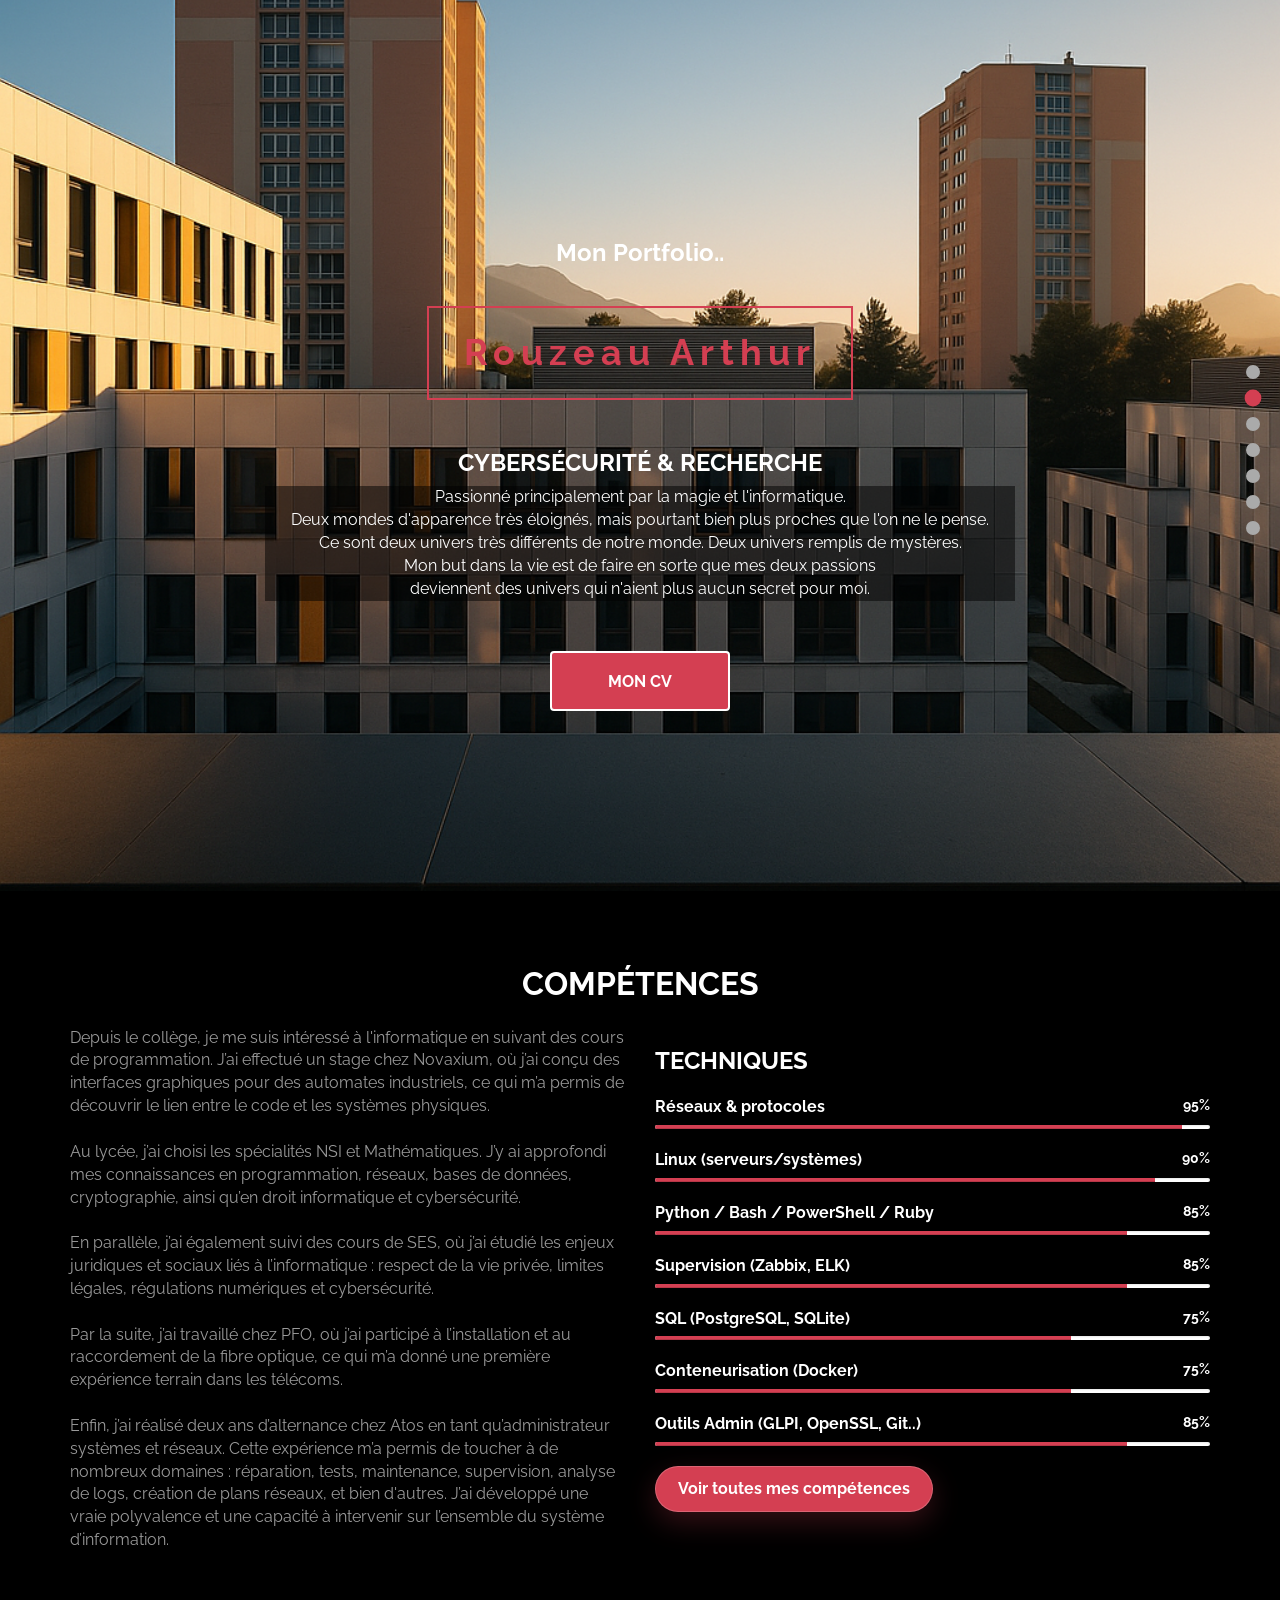
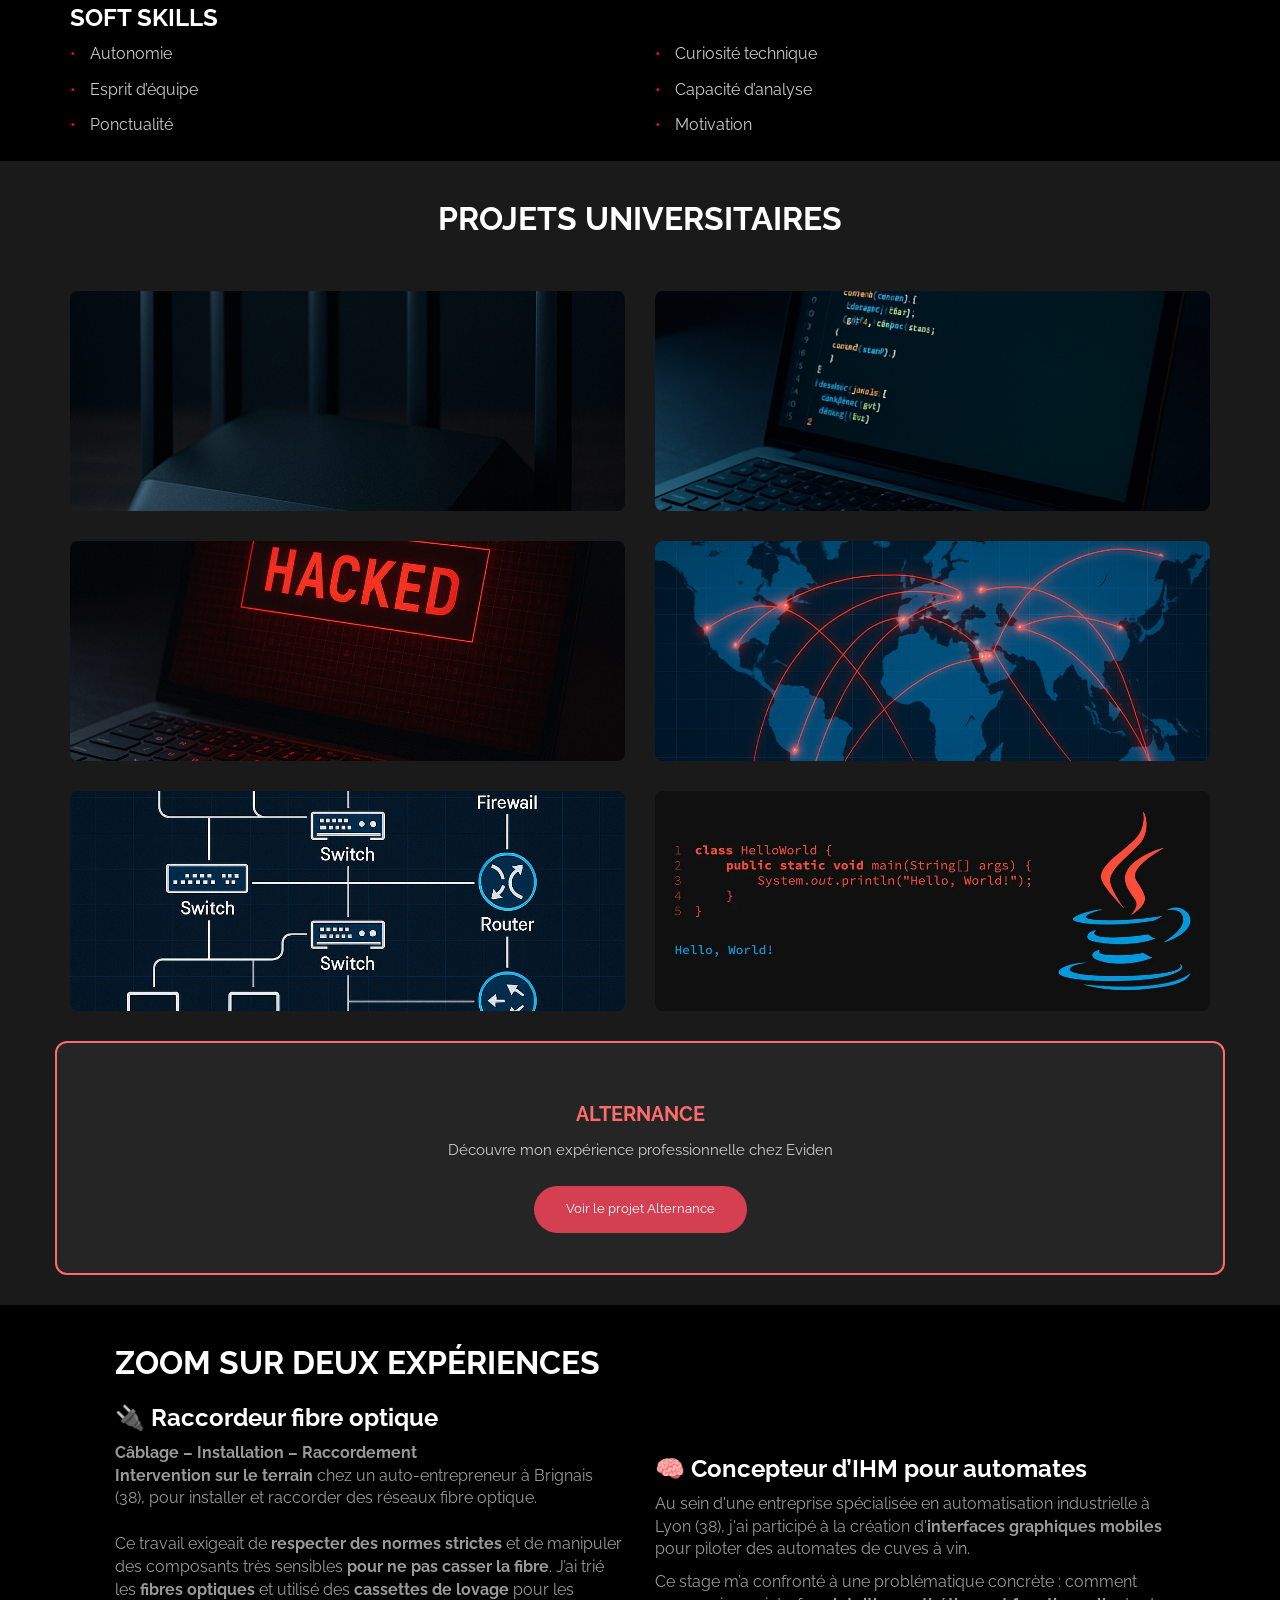
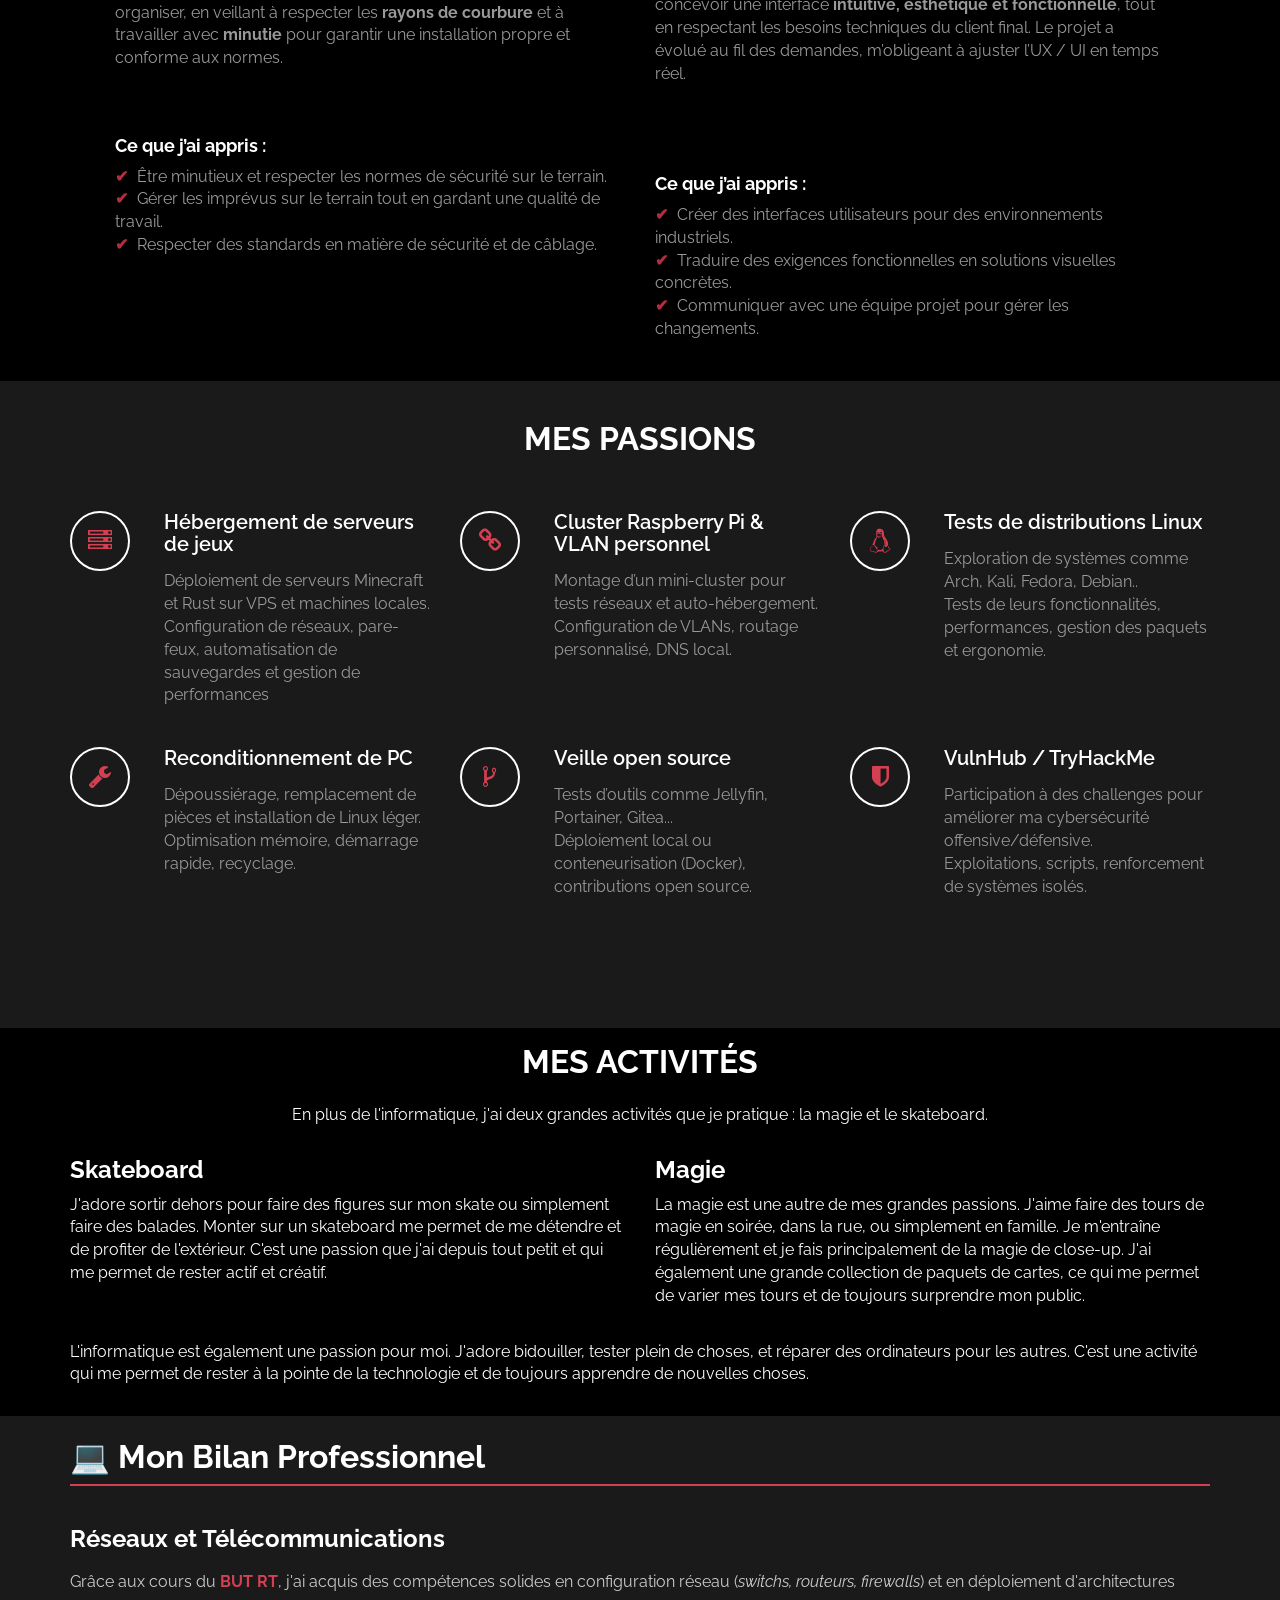
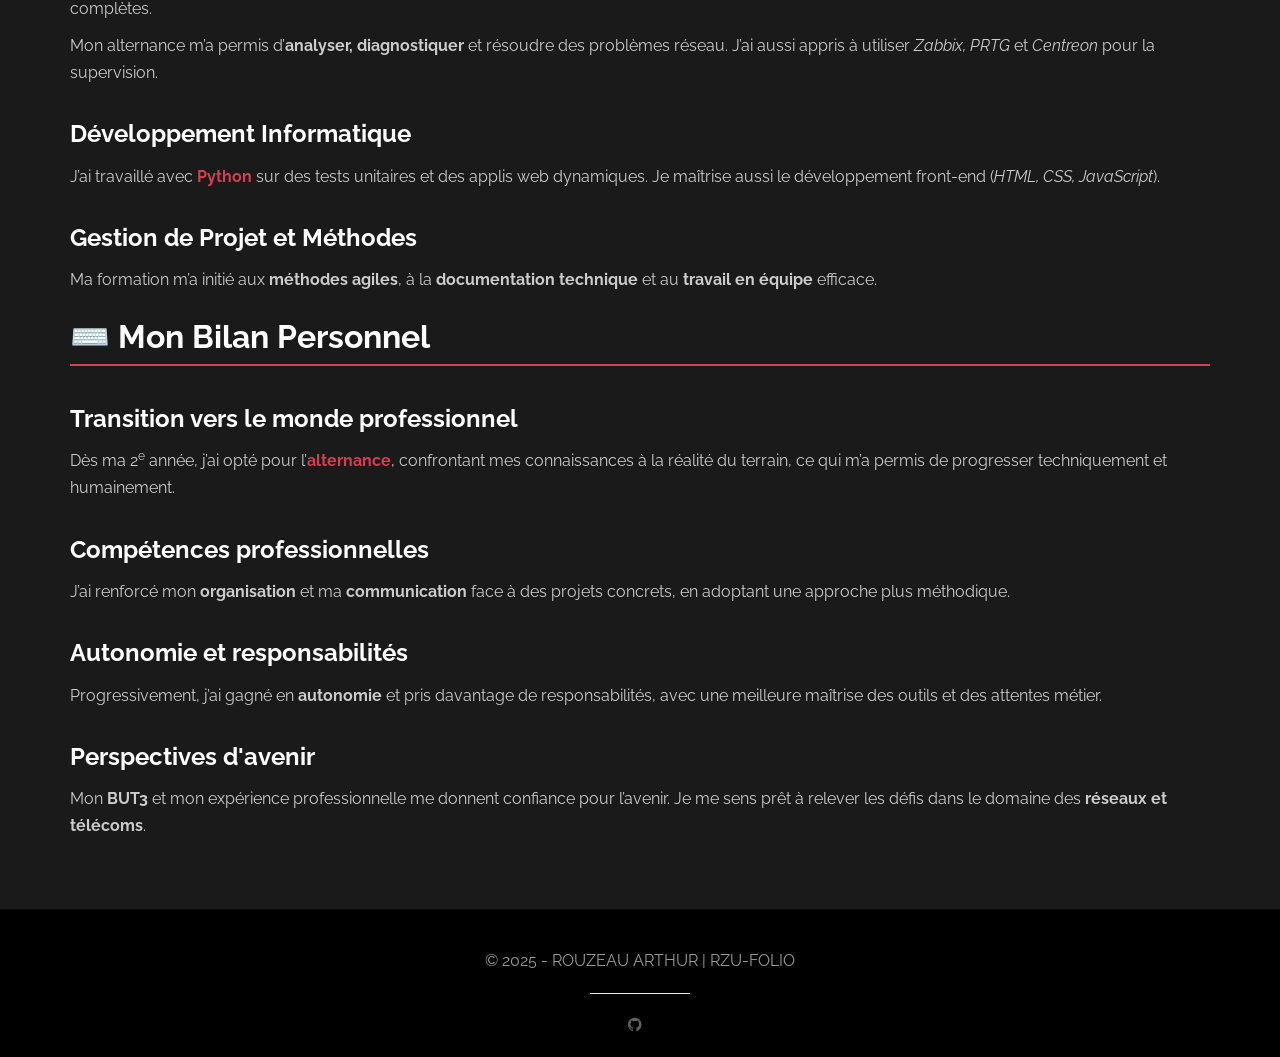
==== commit febfd6c4: "Modernise portfolio structure and responsive layout" ====
--- a/index.html
+++ b/index.html
@@ -12,116 +12,20 @@
     <meta name="robots" content="index, follow">
     <meta name="theme-color" content="#000000">
 
-    <!-- bootstrap -->
-    <link rel="stylesheet" href="css/bootstrap.min.css">
-    <!-- font-awesome -->
-    <link rel="stylesheet" href="css/font-awesome.min.css">
-    <!-- google font -->
+    <link rel="stylesheet" href="assets/styles/root.css">
+
+    <link rel="stylesheet" href="assets/styles/bootstrap.min.css">
+
+    <link rel="stylesheet" href="assets/styles/font-awesome.min.css">
+
     <link href="https://fonts.googleapis.com/css?family=Raleway:400,300,700,800" rel="stylesheet">
-    <!-- rzu_folio -->
-    <!--<link rel="stylesheet" href="css/rzu_folio.css">-->
-    
-    <!-- rzu_folio min -->
-    <link rel="stylesheet" href="css/rzu_folio_min.css">
-    <link rel="stylesheet" href="css/rzu_mobile.css" media="(hover: none) and (pointer: coarse)">
-
-    <style>
-        /* Réduit l'espace vertical globalement */
-        .section {
-            padding-top: 40px;
-            padding-bottom: 30px;
-        }
-
-        /* Remonte légèrement les titres */
-        .section h2 {
-            margin-top: -60px;
-            margin-bottom: 25px;
-            font-size: 32px;
-        }
-
-        /* Corrige le padding uniquement sur la section d'accueil */
-        #home .container {
-            padding-top: 100px;
-            padding-bottom: 40px;
-        }
-
-        #about.section,
-        #portfolio.section {
-            padding-bottom: 0 !important;
-            margin-bottom: 0 !important;
-        }
-
-        /* Vos autres styles CSS */
-        .section {
-            padding-top: 40px;
-            padding-bottom: 30px;
-        }
-
-        /* Styles pour gérer l'affichage des éléments .rotate et .static-tt */
-        .rotate {
-            display: block !important;
-        }
-
-        .static-tt {
-            display: none !important;
-        }
-
-        @media (hover: none) and (pointer: coarse) {
-            .rotate {
-                display: none !important;
-            }
-
-            .static-tt {
-                display: block !important;
-            }
-        }
-        @media screen and (max-width: 768px) {
-            .portfolio-thumb .portfolio-overlay {
-                opacity: 0.9 !important;
-                display: flex !important;
-                transform: none !important;
-                pointer-events: auto !important;
-                align-items: center !important;
-                justify-content: center !important;
-                padding: 10px;
-                position: absolute;
-                top: 0;
-                left: 0;
-                right: 0;
-                bottom: 0;
-                width: 100%;
-                height: 100%;
-                box-sizing: border-box;
-                border-radius: 8px;
-                background-color: rgba(212, 63, 82, 0.8) !important;
-            }
-
-            .portfolio-thumb .portfolio-overlay h4,
-            .portfolio-thumb .portfolio-overlay h5 {
-                color: #fff;
-                text-align: center;
-                margin: 6px 0;
-                padding: 4px;
-                line-height: 1.3;
-            }
-        }
-        @media screen and (max-width: 768px), (hover: none) and (pointer: coarse) {
-        #home {
-            background-image: url('images/home-bg.png');
-            background-position: center center !important;
-            background-repeat: no-repeat !important;
-            background-size: cover !important;
-            background-attachment: scroll !important;
-            transform: none !important;
-            will-change: auto !important;
-        }
-        }
-    </style>
+    <link rel="stylesheet" href="assets/styles/style.css">
+    <link rel="stylesheet" href="assets/styles/responsive.css">
+
+    <link rel="stylesheet" href="assets/styles/index.css">
 </head>
 <body>
 
-
-    <!-- Navigation -->
     <div class="nav-indicators">
         <a href="#home" class="nav-link" title="Accueil"></a>
         <a href="#about" class="nav-link" title="Compétences"></a>
@@ -133,7 +37,7 @@
     </div>
 
     <div id="fullpage">
-        <!-- start home -->
+
         <div id="home" class="section">
             <div class="container">
                 <div class="row">
@@ -156,9 +60,7 @@
                 </div>
             </div>
         </div>
-        <!-- end home -->
-
-        <!-- ======= SECTION COMPÉTENCES ======= -->
+
         <div id="about" class="section">
             <div class="container">
                 <div class="row">
@@ -206,7 +108,7 @@
                             <div class="progress-bar progress-bar-danger" role="progressbar" aria-valuenow="60" aria-valuemin="0" aria-valuemax="100" style="width: 85%;"></div>
                         </div>
                         <p style="margin-top: 20px;">
-                            <a href="cv.html" class="btn btn-default">
+                            <a href="cv.html" class="skills-link">
                                 Voir toutes mes compétences
                             </a>
                         </p>
@@ -227,9 +129,7 @@
             </div>
             <br/>
         </div>
-        <!-- =======END SECTION COMPÉTENCES ======= -->
-
-        <!-- start portfolio -->
+
         <div id="portfolio" class="section slide-in-right animated">
             <div class="container">
                 <div class="row">
@@ -239,7 +139,7 @@
                     <div class="col-md-6 col-xs-12 wow fadeIn" data-wow-delay="0.2s">
                         <a href="proj_net.html">
                             <div class="portfolio-thumb">
-                                <img src="images/router.png" class="img-responsive" alt="portfolio img">
+                                <img src="assets/images/router.png" class="img-responsive" alt="portfolio img">
                                 <div class="portfolio-overlay">
                                     <h4>Réseaux :</h4>
                                     <h5>S'initier aux réseaux informatiques</h5>
@@ -250,7 +150,7 @@
                     <div class="col-md-6 col-xs-12 wow fadeIn" data-wow-delay="0.3s">
                         <a href="proj_prog.html">
                             <div class="portfolio-thumb">
-                                <img src="images/prog.png" class="img-responsive" alt="portfolio img">
+                                <img src="assets/images/prog.png" class="img-responsive" alt="portfolio img">
                                 <div class="portfolio-overlay">
                                     <h4>Programmation :</h4>
                                     <h5>Traitement de données</h5>
@@ -263,7 +163,7 @@
                     <div class="col-md-6 col-xs-12 wow fadeIn" data-wow-delay="0.4s">
                         <a href="proj_init.html">
                             <div class="portfolio-thumb">
-                                <img src="images/hacked.png" class="img-responsive" alt="portfolio img">
+                                <img src="assets/images/hacked.png" class="img-responsive" alt="portfolio img">
                                 <div class="portfolio-overlay">
                                     <h4>PENTEST :</h4>
                                     <h5>Initialisation à la cybersécurité</h5>
@@ -274,7 +174,7 @@
                     <div class="col-md-6 col-xs-12 wow fadeIn" data-wow-delay="0.5s">
                         <a href="proj_cyber.html">
                             <div class="portfolio-thumb">
-                                <img src="images/world.png" class="img-responsive" alt="portfolio img">
+                                <img src="assets/images/world.png" class="img-responsive" alt="portfolio img">
                                 <div class="portfolio-overlay">
                                     <h4>CYBERATTAQUE & CYBERDÉFENSE :</h4>
                                     <h5>Réagir face à une cyberattaque</h5>
@@ -287,7 +187,7 @@
                     <div class="col-md-6 col-xs-12 wow fadeIn" data-wow-delay="0.6s">
                         <a href="proj_arch.html">
                             <div class="portfolio-thumb">
-                                <img src="images/arch.png" class="img-responsive" alt="portfolio img">
+                                <img src="assets/images/arch.png" class="img-responsive" alt="portfolio img">
                                 <div class="portfolio-overlay">
                                     <h4>ARCHITECTURE RÉSEAU :</h4>
                                     <h5>Supervision et sécurisation</h5>
@@ -298,7 +198,7 @@
                     <div class="col-md-6 col-xs-12 wow fadeIn" data-wow-delay="0.7s">
                         <a href="proj_java.html">
                             <div class="portfolio-thumb">
-                                <img src="images/java.png" class="img-responsive" alt="portfolio img">
+                                <img src="assets/images/java.png" class="img-responsive" alt="portfolio img">
                                 <div class="portfolio-overlay">
                                     <h4>JAVA : </h4>
                                     <h5>Messagerie Instantanée</h5>
@@ -306,9 +206,6 @@
                             </div>
                         </a>
                     </div>
-
-
-                <!-- ALTERNANCE -->
 
                     <div class="row">
                     <div class="col-md-12 col-xs-12 wow fadeIn" data-wow-delay="0.8s">
@@ -326,57 +223,14 @@
                     </div>
                 </div>
 
-                <style>
-                    .portfolio-alt-card {
-                        text-align: center;
-                        padding: 40px 25px;
-                        background: rgba(255, 255, 255, 0.05);
-                        border-radius: 12px;
-                        border: 2px solid #FF6B6B;
-                        transition: opacity 0.4s ease, transform 0.4s ease;
-                        will-change: transform;
-                    }
-
-                    .portfolio-alt-card:hover {
-                        opacity: 0.85;
-                        transform: scale(1.03) translateY(-5px);
-                    }
-
-                    .alt-btn {
-                        background-color: #D43F52;
-                        color: white;
-                        border: none;
-                        border-radius: 30px;
-                        padding: 14px 32px;
-                        font-size: 1rem;
-                        cursor: pointer;
-                        opacity: 1;
-                        outline: none;
-                        transition: transform 0.3s ease, box-shadow 0.3s ease;
-                    }
-
-                    .alt-btn:focus {
-                        outline: none;
-                    }
-
-                    .portfolio-alt-card:hover .alt-btn {
-                        transform: scale(1.05);
-                        box-shadow: 0 6px 16px rgba(212, 63, 82, 0.4);
-                    }
-                </style>
-
-
-
-                </div>
-            </div>
-        </div>
-        <!-- END PORTFOLIO-->
-
-        <!-- ZOOM SUR -->
+                </div>
+            </div>
+        </div>
+
         <div id="zoom" class="section">
         <div class="container">
             <div class="row">
-            <!-- Bloc gauche -->
+
             <div class="col-md-6 col-xs-12 wow fadeInLeft" data-wow-delay="0.9s">
                 <h2 style="margin-top: 0.1px;">ZOOM SUR DEUX EXPÉRIENCES</h2>
                 <h3>🔌 Raccordeur fibre optique</h3>
@@ -399,7 +253,7 @@
                 </ul>
             </div>
             <br/><br/><br/><br/>
-            <!-- Bloc droit -->
+
             <div class="col-md-6 col-xs-12 wow fadeInRight" data-wow-delay="0.9s">
                 <h3>🧠 Concepteur d’IHM pour automates</h3>
                 <p>
@@ -424,10 +278,7 @@
             </div>
         </div>
         </div>
-        <!--END ZOOM SUR -->
-
-        <!-- start work -->
-        <!-- PART I -->
+
         <div id="work" class="section" style="background: #1a1a1a;">
             <div class="container">
                 <div class="row">
@@ -481,7 +332,7 @@
                     </div>
                 </div>
             </div>
-            <!-- PART II -->
+
             <div class="container">
                 <div class="row">
                     <div class="col-md-4 col-xs-11 wow fadeInUp" data-wow-delay="0.6s">
@@ -531,14 +382,12 @@
                 </div>
             </div>
         </div>
-        <!-- end work -->
-
-        <!-- start passions -->
+
         <div id="passions" class="section" style="color: white; padding: 20px;">
             <div class="container">
                 <div class="row">
                     <div class="col-md-12 text-center">
-                        
+
                         <p style="font-size: xx-large;"><strong></strong></p>
                         <br/><br/>
                         <h2>MES ACTIVITÉS</h2>
@@ -577,7 +426,6 @@
             </div>
         </div>
 
-        <!-- BILAN PROFESSIONNEL -->
         <div id="bilan" class="section" style="background: #1a1a1a; padding: 60px 0;">
         <div class="container">
             <div class="row">
@@ -585,7 +433,6 @@
                 <br/>
                 <h2 style="color: #ffffff; border-bottom: 2px solid #D43F52; padding-bottom: 10px; margin-bottom: 40px;">💻 Mon Bilan Professionnel</h2>
 
-                <!-- Réseaux -->
                 <div style="margin-bottom: 35px;">
                 <h3 style="color: #ffffff; margin-bottom: 15px;">Réseaux et Télécommunications</h3>
                 <p style="line-height: 1.7; color: #ccc;">
@@ -596,7 +443,6 @@
                 </p>
                 </div>
 
-                <!-- Développement -->
                 <div style="margin-bottom: 35px;">
                 <h3 style="color: #ffffff; margin-bottom: 15px;">Développement Informatique</h3>
                 <p style="line-height: 1.7; color: #ccc;">
@@ -604,7 +450,6 @@
                 </p>
                 </div>
 
-                <!-- Gestion de projet -->
                 <div style="margin-bottom: 35px;">
                 <h3 style="color: #ffffff; margin-bottom: 15px;">Gestion de Projet et Méthodes</h3>
                 <p style="line-height: 1.7; color: #ccc;">
@@ -614,12 +459,10 @@
             </div>
             </div>
 
-            <!-- BILAN PERSONNEL -->
             <div class="row" style="margin-top: 50px;">
             <div class="col-md-12 wow fadeInUp" data-wow-delay="0.7s">
                 <h2 style="color: #ffffff; border-bottom: 2px solid #D43F52; padding-bottom: 10px; margin-bottom: 40px;">⌨️ Mon Bilan Personnel</h2>
 
-                <!-- Alternance -->
                 <div style="margin-bottom: 35px;">
                 <h3 style="color: #ffffff; margin-bottom: 15px;">Transition vers le monde professionnel</h3>
                 <p style="line-height: 1.7; color: #ccc;">
@@ -627,7 +470,6 @@
                 </p>
                 </div>
 
-                <!-- Soft Skills -->
                 <div style="margin-bottom: 35px;">
                 <h3 style="color: #ffffff; margin-bottom: 15px;">Compétences professionnelles</h3>
                 <p style="line-height: 1.7; color: #ccc;">
@@ -635,7 +477,6 @@
                 </p>
                 </div>
 
-                <!-- Autonomie -->
                 <div style="margin-bottom: 35px;">
                 <h3 style="color: #ffffff; margin-bottom: 15px;">Autonomie et responsabilités</h3>
                 <p style="line-height: 1.7; color: #ccc;">
@@ -643,7 +484,6 @@
                 </p>
                 </div>
 
-                <!-- Avenir -->
                 <div style="margin-bottom: 10px;">
                 <h3 style="color: #ffffff; margin-bottom: 15px;">Perspectives d'avenir</h3>
                 <p style="line-height: 1.7; color: #ccc;">
@@ -654,12 +494,7 @@
             </div>
         </div>
         </div>
-        <!-- END BILAN -->
-
-      
-
-        
-        <!-- start footer -->
+
         <footer>
             <div class="container">
                 <div class="row">
@@ -675,31 +510,21 @@
         </footer>
     </div>
 
- 
-    <!-- === Chargement des scripts === -->
-
-    <!-- Scripts personnalisés -->
-    <script src="js/custom.js"></script>
-
-    <script src="js/zoom-script.js"></script>
-    <script src="js/observerTemplate.js"></script>
-    <script src="js/portfolioAnimation.js"></script>
-
-    <script src="js/aboutAnimation.core.js"></script>
-    <script src="js/aboutAnimation.extra.js"></script>
-
-    <script src="js/homeAnimation.js"></script>
-    <script src="js/navigation.js"></script>
-
-    <script src="js/workAnimation.js"></script>
-    <script src="js/zoomAnimation.js"></script>
-    <script src="js/abbr-script.js"></script>
-
-
-
-
+    <script src="assets/scripts/custom.js"></script>
+
+    <script src="assets/scripts/observerTemplate.js"></script>
+    <script src="assets/scripts/portfolioAnimation.js"></script>
+
+    <script src="assets/scripts/aboutAnimation.core.js"></script>
+    <script src="assets/scripts/aboutAnimation.extra.js"></script>
+
+    <script src="assets/scripts/homeAnimation.js"></script>
+    <script src="assets/scripts/navigation.js"></script>
+
+    <script src="assets/scripts/workAnimation.js"></script>
+    <script src="assets/scripts/zoomAnimation.js"></script>
+    <script src="assets/scripts/abbr-script.js"></script>
 
 </body>
 </html>
-
-
+<!-- Rzu-Informatique -->
--- a/assets/styles/root.css
+++ b/assets/styles/root.css
@@ -0,0 +1,16 @@
+:root {
+    --color-black: #000000;
+    --color-project-bg: #121212;
+    --color-surface: #1a1a1a;
+    --color-text: #999;
+    --color-text-soft: #aaa;
+    --color-text-muted: #ccc;
+    --color-white: #ffffff;
+    --color-accent: #D43F52;
+    --color-accent-dark: #b42e40;
+    --color-accent-hover: #b92f43;
+    --color-accent-light: #ff5f7f;
+    --color-java-accent: #FF6B6B;
+}
+
+/* Rzu-Informatique */
--- a/assets/styles/style.css
+++ b/assets/styles/style.css
@@ -0,0 +1,575 @@
+html, body {
+    height: auto !important;
+    overflow-x: hidden !important;
+    overflow-y: visible !important;
+}
+body {
+    background: var(--color-black);
+    color: var(--color-text);
+    font-family: 'Raleway', sans-serif;
+    font-size: 16px;
+    font-weight: 400;
+}
+
+#home,
+#home .fp-slide,
+#home .fp-tableCell, #work,
+#work .fp-slide,
+#work .fp-tableCell, #about,
+#about .fp-slide,
+#about .fp-tableCell, #contact,
+#contact .fp-slide,
+#contact .fp-tableCell, #portfolio,
+#portfolio .fp-slide,
+#portfolio .fp-tableCell, footer,
+footer .fp-slide,
+footer .fp-tableCell {
+    height: auto !important;
+}
+
+h1,h2,h3,h4,h5 {
+    color: var(--color-white);
+    font-weight: bold;
+}
+
+#work, #portfolio, #contact {
+    padding-top: 100px;
+    padding-bottom: 120px;
+}
+#about {
+    padding-top: 135px;
+    padding-bottom: 120px;
+}
+
+.rotating {
+    display: inline-block;
+    -webkit-transform-style: preserve-3d;
+    -moz-transform-style: preserve-3d;
+    -ms-transform-style: preserve-3d;
+    -o-transform-style: preserve-3d;
+    transform-style: preserve-3d;
+    -webkit-transform: rotateX(0) rotateY(0) rotateZ(0);
+    -moz-transform: rotateX(0) rotateY(0) rotateZ(0);
+    -ms-transform: rotateX(0) rotateY(0) rotateZ(0);
+    -o-transform: rotateX(0) rotateY(0) rotateZ(0);
+    transform: rotateX(0) rotateY(0) rotateZ(0);
+    -webkit-transition: 0.5s;
+    -moz-transition: 0.5s;
+    -ms-transition: 0.5s;
+    -o-transition: 0.5s;
+    transition: 0.5s;
+    -webkit-transform-origin-x: 50%;
+}
+.rotating.flip {
+    position: relative;
+}
+.rotating .front, .rotating .back {
+    left: 0;
+    top: 0;
+    -webkit-backface-visibility: hidden;
+    -moz-backface-visibility: hidden;
+    -ms-backface-visibility: hidden;
+    -o-backface-visibility: hidden;
+    backface-visibility: hidden;
+}
+.rotating .front {
+    position: absolute;
+    display: inline-block;
+    -webkit-transform: translate3d(0,0,1px);
+    -moz-transform: translate3d(0,0,1px);
+    -ms-transform: translate3d(0,0,1px);
+    -o-transform: translate3d(0,0,1px);
+    transform: translate3d(0,0,1px);
+}
+.rotating.flip .front {
+    z-index: 1;
+}
+.rotating .back {
+    display: block;
+    opacity: 0;
+}
+.rotating.spin {
+    -webkit-transform: rotate(360deg) scale(0);
+    -moz-transform: rotate(360deg) scale(0);
+    -ms-transform: rotate(360deg) scale(0);
+    -o-transform: rotate(360deg) scale(0);
+    transform: rotate(360deg) scale(0);
+}
+.rotating.flip .back {
+    z-index: 2;
+    display: block;
+    opacity: 1;
+    -webkit-transform: rotateY(180deg) translate3d(0,0,0);
+    -moz-transform: rotateY(180deg) translate3d(0,0,0);
+    -ms-transform: rotateY(180deg) translate3d(0,0,0);
+    -o-transform: rotateY(180deg) translate3d(0,0,0);
+    transform: rotateY(180deg) translate3d(0,0,0);
+}
+.rotating.flip.up .back {
+    -webkit-transform: rotateX(180deg) translate3d(0,0,0);
+    -moz-transform: rotateX(180deg) translate3d(0,0,0);
+    -ms-transform: rotateX(180deg) translate3d(0,0,0);
+    -o-transform: rotateX(180deg) translate3d(0,0,0);
+    transform: rotateX(180deg) translate3d(0,0,0);
+}
+.rotating.flip.cube .front {
+    -webkit-transform: translate3d(0,0,100px) scale(0.9,0.9);
+    -moz-transform: translate3d(0,0,100px) scale(0.85,0.85);
+    -ms-transform: translate3d(0,0,100px) scale(0.85,0.85);
+    -o-transform: translate3d(0,0,100px) scale(0.85,0.85);
+    transform: translate3d(0,0,100px) scale(0.85,0.85);
+}
+.rotating.flip.cube .back {
+    -webkit-transform: rotateY(180deg) translate3d(0,0,100px) scale(0.9,0.9);
+    -moz-transform: rotateY(180deg) translate3d(0,0,100px) scale(0.85,0.85);
+    -ms-transform: rotateY(180deg) translate3d(0,0,100px) scale(0.85,0.85);
+    -o-transform: rotateY(180deg) translate3d(0,0,100px) scale(0.85,0.85);
+    transform: rotateY(180deg) translate3d(0,0,100px) scale(0.85,0.85);
+}
+.rotating.flip.cube.up .back {
+    -webkit-transform: rotateX(180deg) translate3d(0,0,100px) scale(0.9,0.9);
+    -moz-transform: rotateX(180deg) translate3d(0,0,100px) scale(0.85,0.85);
+    -ms-transform: rotateX(180deg) translate3d(0,0,100px) scale(0.85,0.85);
+    -o-transform: rotateX(180deg) translate3d(0,0,100px) scale(0.85,0.85);
+    transform: rotateX(180deg) translate3d(0,0,100px) scale(0.85,0.85);
+}
+  #home {
+    background: url('../images/home-bg.png');
+    background-size: cover;
+    background-repeat: no-repeat;
+    padding-top: 120px;
+    padding-bottom: 140px;
+    text-align: center;
+}
+#home h1 {
+    border: 2px solid var(--color-accent);
+    color: var(--color-accent);
+    display: inline-block;
+    letter-spacing: 6px;
+    padding: 25px 35px;
+    margin: 30px 0;
+}
+#home h2 {
+    padding-bottom: 10px;
+}
+#home .btn {
+    background: transparent;
+    border: 2px solid var(--color-white);
+    color: var(--color-white);
+    font-size: 16px;
+    font-weight: bold;
+    width: 180px;
+    height: 60px;
+    margin-top: 40px;
+    padding-top: 18px;
+    transition: all 0.4s ease-in-out;
+}
+#home .btn:hover {
+    background: var(--color-accent);
+    border-color: transparent;
+}
+
+#work {
+    background: var(--color-surface);
+}
+#work h2 {
+    text-align: center;
+}
+#work .media {
+    margin-top: 30px;
+}
+#work .media .fa {
+    border: 2px solid var(--color-white);
+    border-radius: 50%;
+    color: var(--color-accent);
+    font-size: 24px;
+    margin-right: 24px;
+    width: 60px;
+    height: 60px;
+    line-height: 55px;
+    text-align: center;
+    vertical-align: middle;
+    transition: all 0.4s ease-in;
+}
+#work .media .fa:hover {
+    background: var(--color-white);
+    cursor: pointer;
+}
+#work .media .media-heading {
+    font-weight: 600;
+    font-size: 20px;
+    padding-bottom: 10px;
+}
+
+#about h4 {
+    padding: 15px 0;
+    color: var(--color-accent);
+}
+#about .progress {
+    border-radius: 4px;
+    background: var(--color-white);
+    height: 4px;
+}
+#about .progress .progress-bar-danger {
+    background: var(--color-accent);
+}
+#about .text-top {
+    padding-top: 50px;
+}
+#about span {
+    color: var(--color-white);
+    font-weight: bold;
+    display: block;
+    padding-bottom: 6px;
+}
+#about small {
+    font-weight: bold;
+    float: right;
+}
+  .portfolio-thumb img {
+    max-height: 220px;
+    object-fit: cover;
+    width: 100%;
+    border-radius: 8px;
+}
+#portfolio {
+    background: var(--color-surface);
+    text-align: center;
+}
+#portfolio h2 {
+    padding-bottom: 30px;
+}
+#portfolio .portfolio-thumb {
+    overflow: hidden;
+    position: relative;
+    margin-bottom: 30px;
+    -webkit-tap-highlight-color: transparent;
+    outline: 0;
+}
+#portfolio a,
+#portfolio a:hover,
+#portfolio a:focus,
+#portfolio a:active {
+    outline: 0;
+    text-decoration: none;
+    background: transparent;
+    -webkit-tap-highlight-color: transparent;
+}
+#portfolio .portfolio-thumb,
+#portfolio .portfolio-thumb:focus,
+#portfolio .portfolio-thumb:active,
+#portfolio .portfolio-thumb * {
+    outline: 0;
+}
+#portfolio .portfolio-thumb .portfolio-overlay {
+    background: var(--color-accent);
+    top: 0;
+    left: 0;
+    right: 0;
+    bottom: 0;
+    opacity: 0;
+    width: 100%;
+    height: 100%;
+    position: absolute;
+    padding-top: 60px;
+    transition: all 0.4s ease-in-out;
+}
+#portfolio .portfolio-thumb:hover .portfolio-overlay {
+    cursor: pointer;
+    opacity: 0.8;
+    transform: scale(0.9);
+}
+
+.portfolio-alt-card {
+    padding: 40px 25px;
+    border: 2px solid var(--color-java-accent);
+    border-radius: 12px;
+    background: rgba(255, 255, 255, 0.05);
+    text-align: center;
+    transition: opacity 0.4s ease, transform 0.4s ease;
+    will-change: transform;
+}
+
+.portfolio-alt-card:hover {
+    opacity: 0.85;
+    transform: scale(1.03) translateY(-5px);
+}
+
+.alt-btn {
+    padding: 14px 32px;
+    border: 0;
+    border-radius: 30px;
+    outline: 0;
+    background-color: var(--color-accent);
+    color: var(--color-white);
+    font-size: 1rem;
+    cursor: pointer;
+    transition: transform 0.3s ease, box-shadow 0.3s ease;
+}
+
+.portfolio-alt-card:hover .alt-btn {
+    transform: scale(1.05);
+    box-shadow: 0 6px 16px rgba(212, 63, 82, 0.4);
+}
+  #contact address {
+    padding-bottom: 18px;
+}
+#contact .contact-title {
+    font-size: 24px;
+    font-weight: bold;
+    padding-bottom: 20px;
+    color: var(--color-white);
+}
+#contact .fa {
+    border: 2px solid var(--color-white);
+    border-radius: 50%;
+    color: var(--color-accent);
+    width: 50px;
+    height: 50px;
+    line-height: 45px;
+    text-align: center;
+    margin-right: 20px;
+}
+#contact .form-control {
+    background: transparent;
+    border: 2px solid var(--color-text);
+    border-radius: 0;
+    box-shadow: none;
+    color: var(--color-white);
+    margin-bottom: 20px;
+}
+#contact input {
+    height: 50px;
+}
+#contact input[type="submit"] {
+    background: var(--color-accent);
+    border: 2px solid transparent;
+    color: var(--color-white);
+    font-weight: bold;
+    transition: all 0.4s ease-in-out;
+}
+#contact input[type="submit"]:hover {
+    background: var(--color-white);
+    color: var(--color-accent);
+}
+
+footer {
+    border-top: 1px solid #090909;
+    text-align: center;
+    padding-top: 40px;
+    padding-bottom: 20px;
+}
+footer hr {
+    width: 100px;
+}
+
+.social-icon {
+    position: relative;
+    padding: 0;
+    margin: 0;
+}
+.social-icon li {
+    display: inline-block;
+    list-style: none;
+}
+.social-icon li a {
+    border-radius: 50%;
+    color: #606060;
+    text-decoration: none;
+    transition: all 0.4s ease-in-out;
+    text-align: center;
+    margin-right: 10px;
+}
+.social-icon li a:hover {
+    color: var(--color-accent);
+}
+  .soft-skills ul {
+    display: flex;
+    flex-wrap: wrap;
+    gap: 10px 30px;
+    list-style: none;
+    padding: 0;
+    margin: 0;
+}
+.soft-skills ul li {
+    flex: 1 1 45%;
+     font-size: 16px;
+    color: var(--color-text-muted);
+    line-height: 1.6;
+    position: relative;
+    padding-left: 20px;
+}
+.soft-skills ul li::before {
+    content: "•";
+    position: absolute;
+    left: 0;
+    color: #f04;
+
+}
+.techniques-title {
+    margin-bottom: 22px;
+    line-height: 1.15;
+}
+.skills-link {
+    display: inline-flex;
+    align-items: center;
+    justify-content: center;
+    min-height: 46px;
+    padding: 0 22px;
+    border: 1px solid rgba(255, 255, 255, 0.2);
+    border-radius: 999px;
+    background: var(--color-accent);
+    color: var(--color-white);
+    font-weight: 700;
+    text-decoration: none;
+    box-shadow: 0 10px 28px rgba(212, 63, 82, 0.25);
+    transition: transform 0.25s ease, background-color 0.25s ease, box-shadow 0.25s ease;
+}
+.skills-link:hover,
+.skills-link:focus {
+    background: var(--color-accent-hover);
+    color: var(--color-white);
+    text-decoration: none;
+    transform: translateY(-2px);
+    box-shadow: 0 14px 34px rgba(212, 63, 82, 0.34);
+}
+#zoom ul {
+    list-style: none;
+     padding-left: 0;
+
+}
+
+#zoom .container {
+    width: calc(100% - 64px);
+    max-width: 1080px;
+}
+#zoom ul li::before {
+    content: "✔ ";
+     color: var(--color-accent-dark);
+     font-weight: bold;
+    margin-right: 5px;
+}
+@keyframes fadeInUp {
+    from {
+    opacity: 0;
+    transform: translateY(30px);
+}
+to {
+    opacity: 1;
+    transform: translateY(0);
+}
+
+}
+@keyframes slideInLeft {
+    from {
+    opacity: 0;
+    transform: translateX(-50px);
+}
+to {
+    opacity: 1;
+    transform: translateX(0);
+}
+
+}
+@keyframes slideInRight {
+    from {
+    opacity: 0;
+    transform: translateX(50px);
+}
+to {
+    opacity: 1;
+    transform: translateX(0);
+}
+
+}
+.animated {
+    opacity: 0;
+    animation-fill-mode: forwards;
+}
+.fade-in-up {
+    animation: fadeInUp 1s ease forwards;
+}
+.slide-in-left {
+    animation: slideInLeft 1s ease forwards;
+}
+.slide-in-right {
+    animation: slideInRight 1s ease forwards;
+}
+@keyframes bounceIn {
+    0% {
+    opacity: 0;
+    transform: translateY(40px);
+}
+60% {
+    transform: translateY(-10px);
+}
+80% {
+    transform: translateY(5px);
+}
+100% {
+    opacity: 1;
+    transform: translateY(0);
+}
+
+}
+.nav-indicators {
+    position: fixed;
+    top: 50%;
+    right: 20px;
+    transform: translateY(-50%);
+    z-index: 999;
+    display: flex;
+    flex-direction: column;
+    gap: 12px;
+}
+.nav-indicators .nav-link {
+    width: 14px;
+    height: 14px;
+    background-color: var(--color-text-soft);
+    border-radius: 50%;
+     display: block;
+    transition: background-color 0.3s ease, transform 0.3s ease;
+}
+.nav-indicators .nav-link:hover,
+.nav-indicators .nav-link.active {
+    background-color: var(--color-accent);
+    transform: scale(1.2);
+}
+
+@media (max-width: 767px) {
+    #zoom .container {
+        width: calc(100% - 36px);
+    }
+}
+
+@media (hover: none) and (pointer: coarse) {
+  #portfolio .portfolio-thumb .portfolio-overlay {
+    opacity: 0.8 !important;
+    transform: none !important;
+    pointer-events: auto !important;
+    display: flex !important;
+    align-items: center !important;
+    justify-content: center !important;
+    padding: 10px;
+    position: absolute;
+    top: 0;
+    left: 0;
+    right: 0;
+    bottom: 0;
+    width: 100%;
+    height: 100%;
+    box-sizing: border-box;
+    border-radius: 8px;
+  }
+
+  #portfolio .portfolio-thumb .portfolio-overlay h4,
+  #portfolio .portfolio-thumb .portfolio-overlay h5 {
+    color: white;
+    text-align: center;
+    margin: 6px 0;
+    padding: 4px;
+    line-height: 1.3;
+  }
+}
+
+/* Rzu-Informatique */
--- a/assets/styles/responsive.css
+++ b/assets/styles/responsive.css
@@ -0,0 +1,279 @@
+@media (hover:none) and (pointer:coarse){#home h1,h2{color:var(--color-white)}#home h1,h2,h3{text-align:center}#home h1{font-size:2em;letter-spacing:4px;background:rgba(212,63,82,.1);padding:20px 30px;margin:20px auto;border-radius:12px;border:2px solid var(--color-accent);text-shadow:0 0 4px rgba(0,0,0,.6)}h2{font-size:1.6em;background-color:rgba(255,255,255,.05);padding:10px 15px;border-radius:8px;margin-top:30px}h3{font-size:1.3em;font-weight:700;color:#f0f0f0;margin-top:20px}section{padding-top:50px;padding-bottom:50px}#home .btn{font-size:1.1em;height:50px;width:160px;padding-top:12px}.rotate{display:none!important}.static-tt{display:block;font-size:1em;color:var(--color-white);background-color:rgba(0,0,0,.4);padding:12px 18px;margin:30px auto 20px;text-align:center;border-left:4px solid var(--color-accent);border-right:4px solid var(--color-accent);border-radius:8px;max-width:90%;box-shadow:0 0 10px rgba(212,63,82,.3);letter-spacing:1px}#home{background-attachment:scroll!important}.portfolio-thumb .portfolio-overlay{opacity:.9!important;transform:none!important;pointer-events:auto!important;display:flex!important;align-items:center!important;justify-content:center!important;padding:10px;position:absolute;top:0;left:0;right:0;bottom:0;width:100%;height:100%;box-sizing:border-box;border-radius:8px}.portfolio-thumb .portfolio-overlay h4,.portfolio-thumb .portfolio-overlay h5{color:var(--color-white);text-align:center;margin:6px 0;padding:4px;line-height:1.3}}#home{background-size:cover;background-position:center;background-repeat:no-repeat;background-attachment:fixed;will-change:transform;transform:translateZ(0)}@media (hover:none) and (pointer:coarse),screen and (max-width:768px){.portfolio-thumb .portfolio-overlay{opacity:.9!important;transform:none!important;pointer-events:auto!important;display:flex!important;align-items:center!important;justify-content:center!important;padding:10px;position:absolute;top:0;left:0;right:0;bottom:0;width:100%;height:100%;box-sizing:border-box;border-radius:8px}.portfolio-thumb .portfolio-overlay h4,.portfolio-thumb .portfolio-overlay h5{color:var(--color-white);text-align:center;margin:6px 0;padding:4px;line-height:1.3}}
+
+@media (max-width: 992px) {
+  html,
+  body {
+    max-width: 100%;
+    overflow-x: hidden;
+  }
+
+  .container {
+    width: min(100% - 28px, 920px);
+  }
+
+  #home,
+  #work,
+  #about,
+  #portfolio,
+  #zoom,
+  #passions,
+  #bilan,
+  footer {
+    min-height: auto;
+    padding: 76px 0;
+  }
+
+  #about {
+    padding-top: 96px;
+  }
+
+  #home {
+    background-attachment: scroll;
+  }
+
+  #home h1 {
+    max-width: 100%;
+    font-size: clamp(2.3rem, 8vw, 4.4rem);
+    letter-spacing: 0.12em;
+    line-height: 1.1;
+    word-break: normal;
+  }
+
+  #home p {
+    max-width: 680px;
+    margin-inline: auto;
+    padding: 18px;
+    border-radius: 10px;
+    line-height: 1.7;
+  }
+
+  .row {
+    margin-right: 0;
+    margin-left: 0;
+  }
+
+  .block-presentation,
+  .block-techniques {
+    margin-bottom: 28px;
+  }
+
+  .block-techniques {
+    padding-top: 18px;
+  }
+
+  .portfolio-thumb {
+    max-width: 620px;
+    margin-inline: auto;
+    background: var(--color-surface);
+    border-radius: 10px;
+    -webkit-tap-highlight-color: transparent;
+  }
+
+  .portfolio-thumb img {
+    height: clamp(210px, 38vw, 320px);
+    max-height: none;
+  }
+
+  .nav-indicators {
+    right: 10px;
+  }
+}
+
+@media (max-width: 768px) {
+  #home,
+  #work,
+  #about,
+  #portfolio,
+  #zoom,
+  #passions,
+  #bilan,
+  footer {
+    padding: 58px 0;
+  }
+
+  #about {
+    padding-top: 82px;
+  }
+
+  #home .container {
+    padding-top: 40px;
+  }
+
+  #home h3 {
+    line-height: 1.35;
+  }
+
+  #home h1 {
+    padding: 18px 20px;
+    letter-spacing: 0.08em;
+  }
+
+  #home p {
+    max-width: 95%;
+    padding: 16px 18px;
+    line-height: 1.62;
+    text-align: center;
+  }
+
+  #home p br {
+    display: none;
+  }
+
+  #portfolio,
+  #work,
+  #passions {
+    padding-top: 84px;
+  }
+
+  #portfolio h2,
+  #work h2,
+  #passions h2 {
+    margin-top: 0;
+    margin-bottom: 34px;
+  }
+
+  #portfolio .portfolio-thumb,
+  #portfolio .portfolio-thumb:hover {
+    overflow: hidden;
+    transform: none;
+    outline: 0;
+  }
+
+  #portfolio a,
+  #portfolio a:focus,
+  #portfolio a:active {
+    outline: 0;
+    background: transparent;
+    text-decoration: none;
+    -webkit-tap-highlight-color: transparent;
+  }
+
+  #portfolio .portfolio-thumb .portfolio-overlay,
+  #portfolio .portfolio-thumb:hover .portfolio-overlay {
+    transform: none;
+    border-radius: 10px;
+  }
+
+  .skills-link {
+    width: min(100%, 270px);
+    margin-top: 6px;
+  }
+
+  .static-tt {
+    display: block;
+  }
+
+  .rotate {
+    display: none;
+  }
+
+  .nav-indicators {
+    top: auto;
+    right: auto;
+    bottom: 14px;
+    left: 50%;
+    flex-direction: row;
+    padding: 8px 10px;
+    border-radius: 999px;
+    background: rgba(0, 0, 0, 0.54);
+    transform: translateX(-50%);
+  }
+
+  .nav-indicators .nav-link {
+    width: 11px;
+    height: 11px;
+  }
+
+  .soft-skills ul {
+    display: grid;
+    grid-template-columns: 1fr;
+    gap: 8px;
+  }
+
+  .soft-skills ul li {
+    flex: none;
+  }
+
+  #zoom ul,
+  #passions ul,
+  #bilan ul {
+    padding-left: 0;
+  }
+}
+
+@media (max-width: 560px) {
+  body {
+    font-size: 15px;
+  }
+
+  .container {
+    width: min(100% - 22px, 520px);
+    padding-right: 0;
+    padding-left: 0;
+  }
+
+  h2 {
+    font-size: clamp(2.2rem, 8vw, 3rem);
+    line-height: 1.15;
+  }
+
+  #home h1 {
+    font-size: clamp(2rem, 12vw, 3.2rem);
+  }
+
+  #home .btn {
+    width: min(100%, 190px);
+  }
+
+  .portfolio-thumb img {
+    height: 220px;
+  }
+
+  .portfolio-thumb .portfolio-overlay h4 {
+    font-size: 1.7rem;
+  }
+
+  .portfolio-thumb .portfolio-overlay h5 {
+    font-size: 1.25rem;
+  }
+}
+
+@media (max-width: 900px) {
+  .main-content {
+    width: min(100% - 24px, 720px);
+    grid-template-columns: 1fr;
+  }
+
+  .left-section,
+  .right-section {
+    grid-column: auto;
+  }
+
+  .cv-actions {
+    grid-template-columns: 1fr;
+  }
+}
+
+@media (max-width: 640px) {
+  body:not([data-page]) section {
+    padding: 18px;
+  }
+
+  section {
+    margin: 16px 0;
+    padding: 18px;
+  }
+
+  .gallery {
+    grid-template-columns: 1fr;
+  }
+
+  .back-arrow {
+    bottom: 16px;
+    left: 16px;
+    width: 46px;
+    height: 46px;
+  }
+}
+
+/* Rzu-Informatique */
--- a/assets/styles/index.css
+++ b/assets/styles/index.css
@@ -0,0 +1,88 @@
+
+        .section {
+            padding-top: 40px;
+            padding-bottom: 30px;
+        }
+
+        .section h2 {
+            margin-top: -60px;
+            margin-bottom: 25px;
+            font-size: 32px;
+        }
+
+        #home .container {
+            padding-top: 100px;
+            padding-bottom: 40px;
+        }
+
+        #about.section,
+        #portfolio.section {
+            padding-bottom: 0 !important;
+            margin-bottom: 0 !important;
+        }
+
+        .section {
+            padding-top: 40px;
+            padding-bottom: 30px;
+        }
+
+        .rotate {
+            display: block !important;
+        }
+
+        .static-tt {
+            display: none !important;
+        }
+
+        @media (hover: none) and (pointer: coarse) {
+            .rotate {
+                display: none !important;
+            }
+
+            .static-tt {
+                display: block !important;
+            }
+        }
+        @media screen and (max-width: 768px) {
+            .portfolio-thumb .portfolio-overlay {
+                opacity: 0.9 !important;
+                display: flex !important;
+                transform: none !important;
+                pointer-events: auto !important;
+                align-items: center !important;
+                justify-content: center !important;
+                padding: 10px;
+                position: absolute;
+                top: 0;
+                left: 0;
+                right: 0;
+                bottom: 0;
+                width: 100%;
+                height: 100%;
+                box-sizing: border-box;
+                border-radius: 8px;
+                background-color: rgba(212, 63, 82, 0.8) !important;
+            }
+
+            .portfolio-thumb .portfolio-overlay h4,
+            .portfolio-thumb .portfolio-overlay h5 {
+                color: var(--color-white);
+                text-align: center;
+                margin: 6px 0;
+                padding: 4px;
+                line-height: 1.3;
+            }
+        }
+        @media screen and (max-width: 768px), (hover: none) and (pointer: coarse) {
+        #home {
+            background-image: url('../images/home-bg.png');
+            background-position: center center !important;
+            background-repeat: no-repeat !important;
+            background-size: cover !important;
+            background-attachment: scroll !important;
+            transform: none !important;
+            will-change: auto !important;
+        }
+        }
+
+/* Rzu-Informatique */
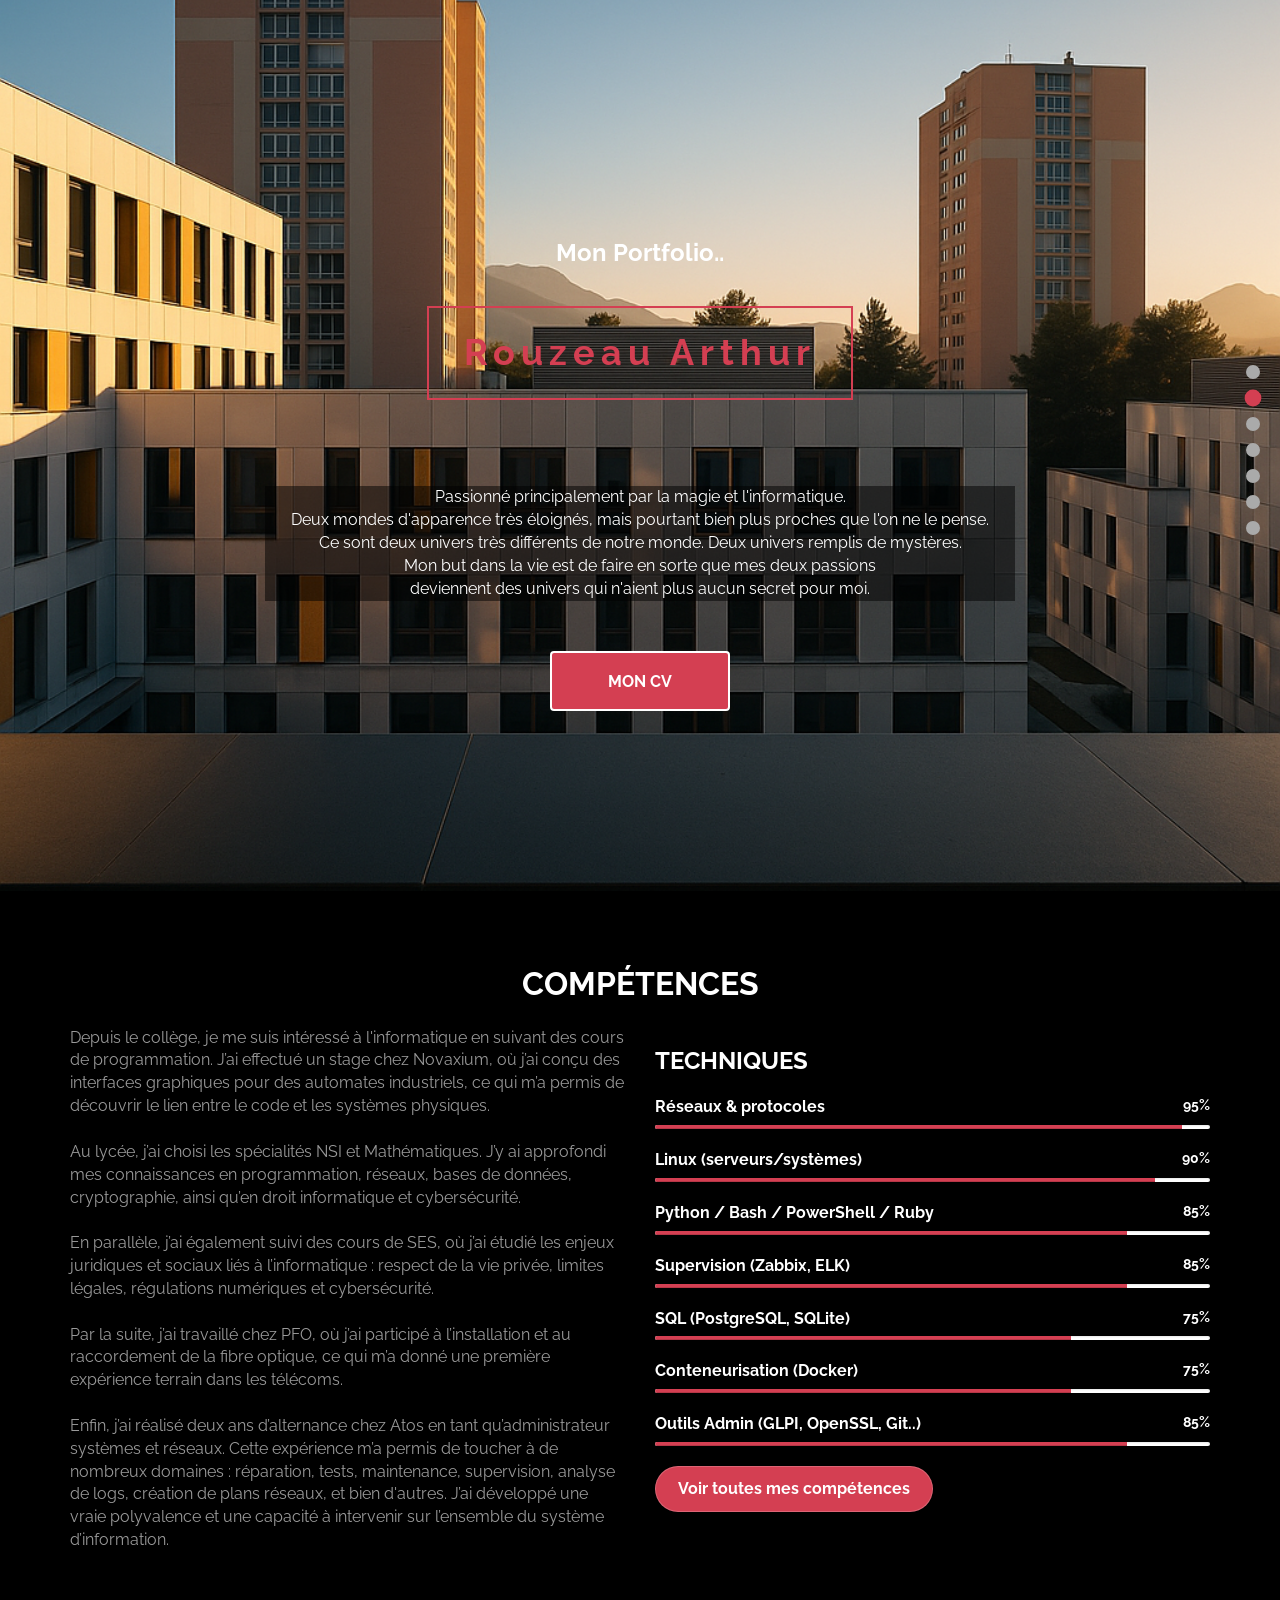
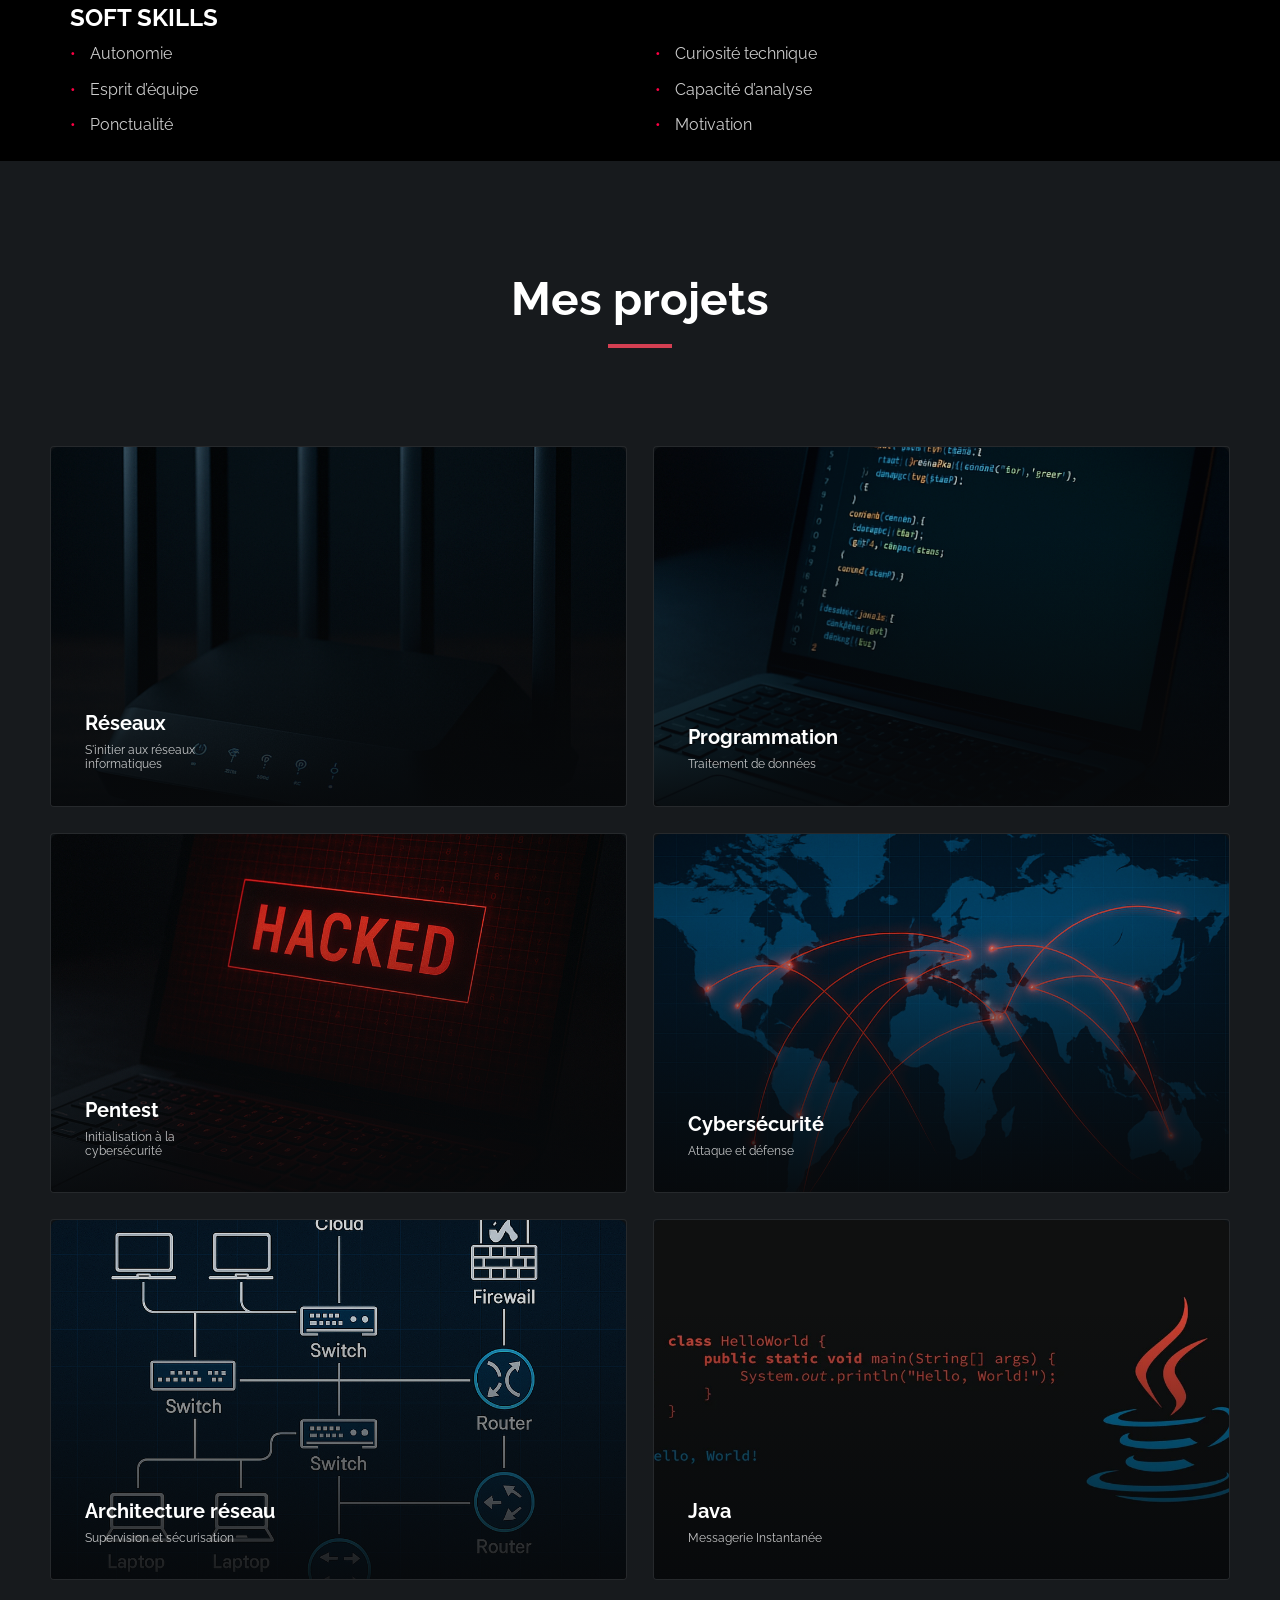
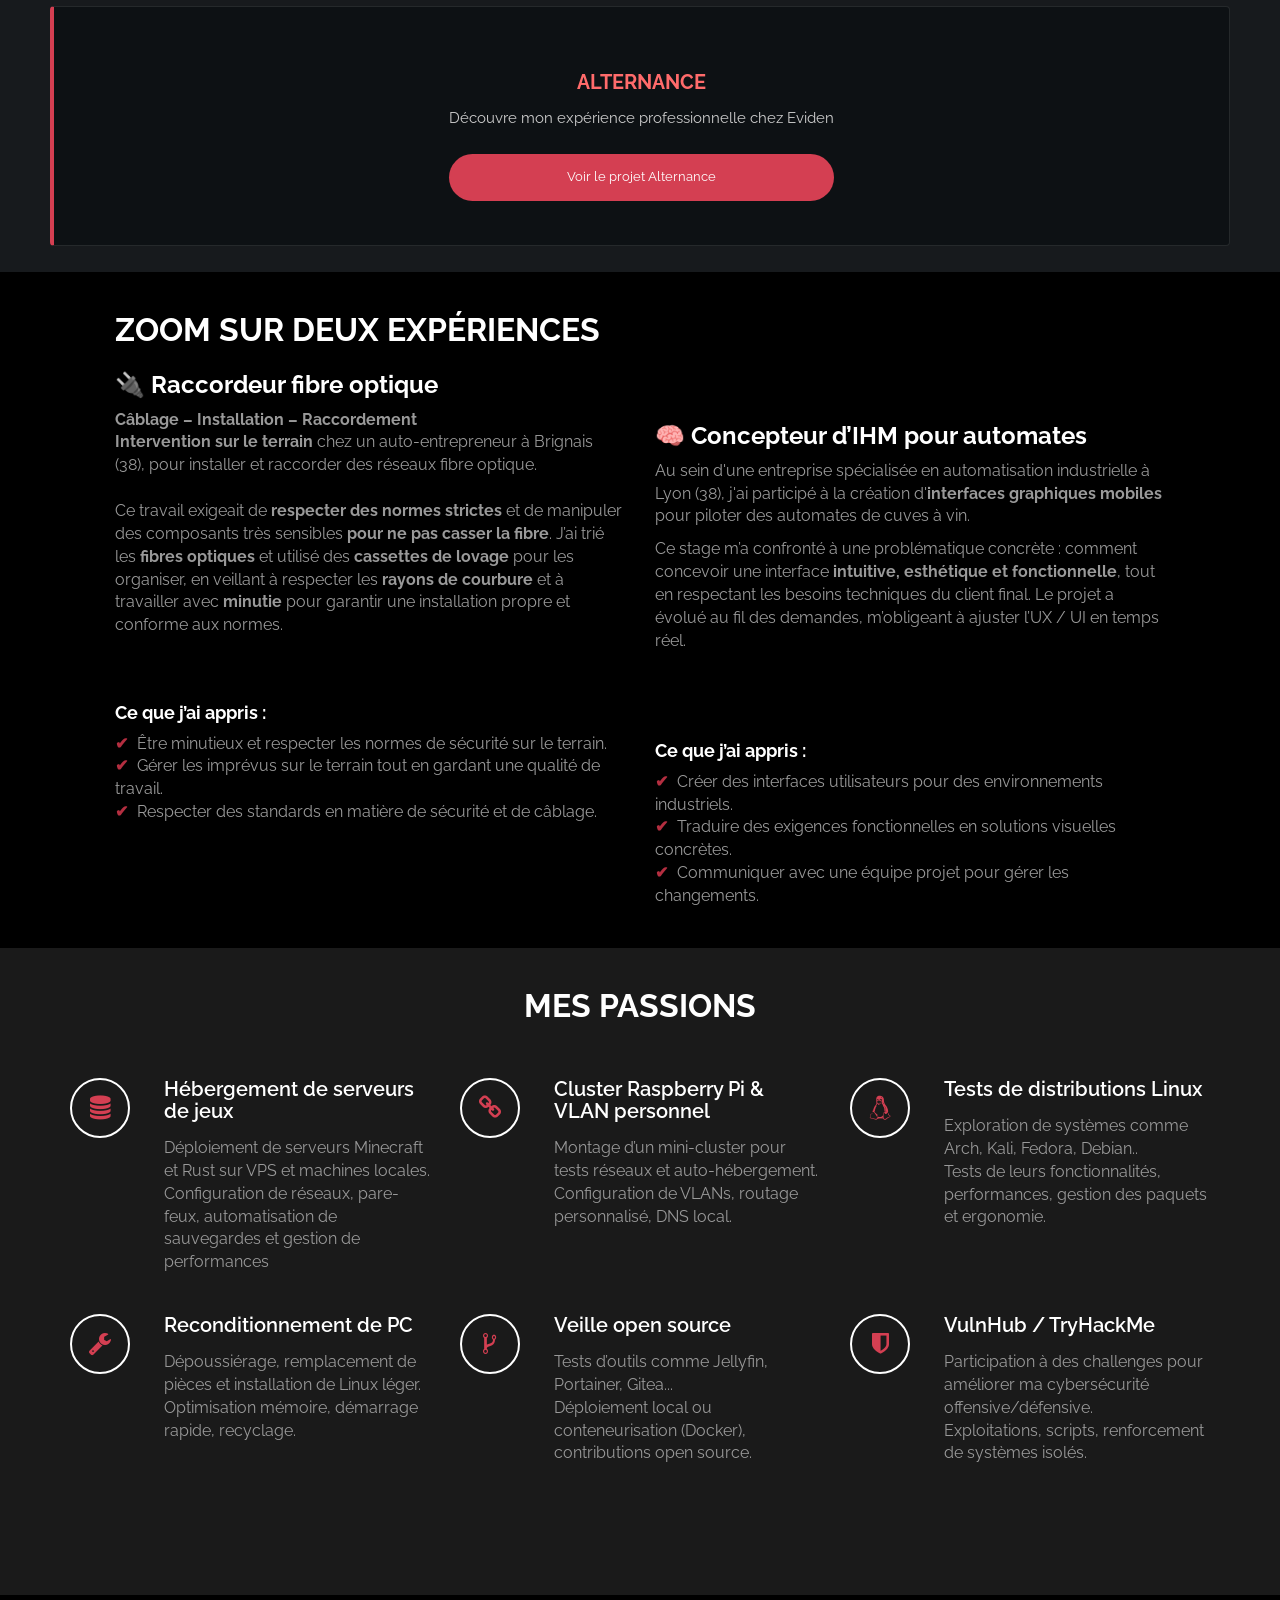
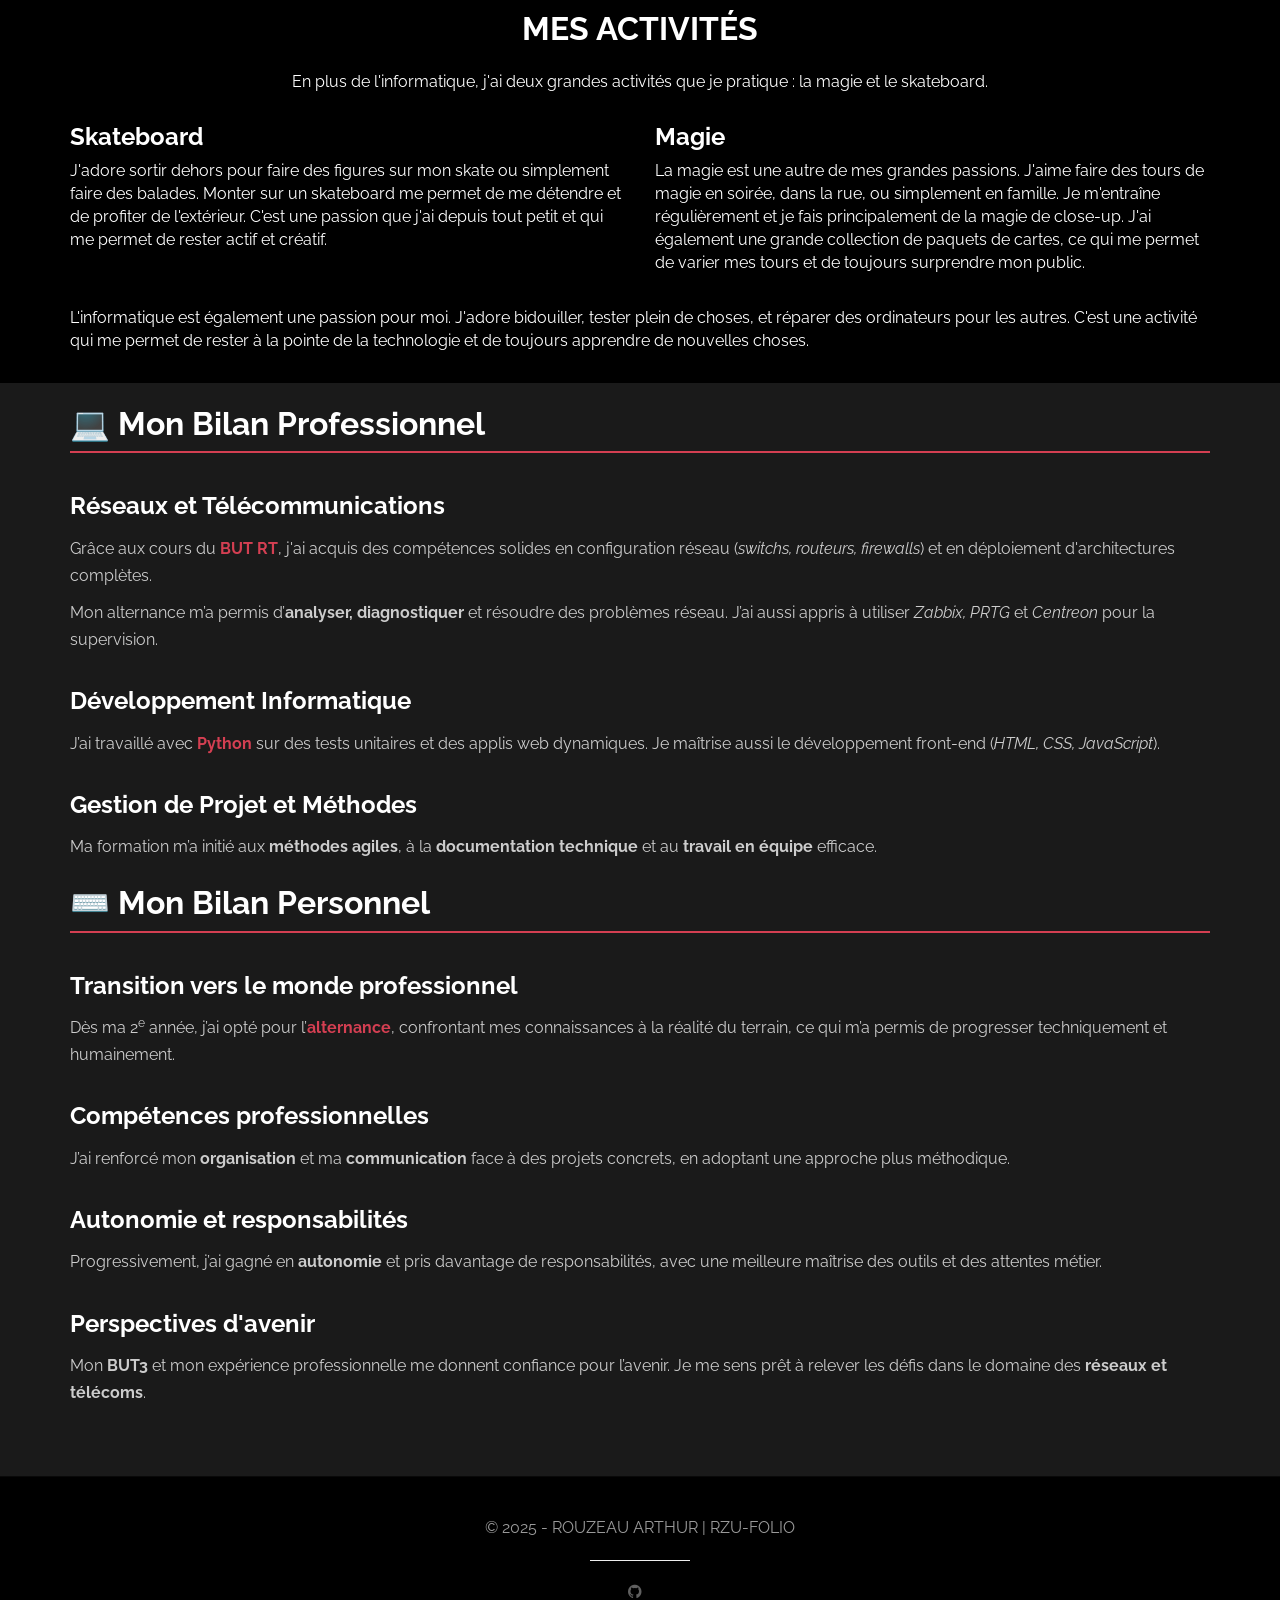
==== commit 8ebe4bf5: "Clean and modernize portfolio" ====
--- a/index.html
+++ b/index.html
@@ -4,25 +4,40 @@
     <meta charset="utf-8">
     <title>Rouzeau Arthur | RZU Folio</title>
     <meta name="keywords" content="">
-    <meta name="description" content="">
+    <meta name="description" content="Portfolio d'Arthur Rouzeau : projets en réseaux, systèmes, cybersécurité, développement et administration informatique.">
     <meta name="author" content="rzu">
     <meta http-equiv="X-UA-Compatible" content="IE=Edge">
     <meta http-equiv="Content-Type" content="text/html; charset=UTF-8" />
     <meta name="viewport" content="width=device-width, initial-scale=1">
     <meta name="robots" content="index, follow">
     <meta name="theme-color" content="#000000">
+    <link rel="icon" href="assets/images/favicon.svg" type="image/svg+xml">
+    <link rel="canonical" href="https://rzu-it.github.io/rouzeau-portfolio.fr/">
+    <meta property="og:locale" content="fr_FR">
+    <meta property="og:type" content="website">
+    <meta property="og:site_name" content="RZU Folio">
+    <meta property="og:title" content="Rouzeau Arthur | RZU Folio">
+    <meta property="og:description" content="Projets en réseaux, systèmes, cybersécurité, développement et administration informatique.">
+    <meta property="og:url" content="https://rzu-it.github.io/rouzeau-portfolio.fr/">
+    <meta property="og:image" content="https://rzu-it.github.io/rouzeau-portfolio.fr/assets/images/home-bg.png">
+    <meta property="og:image:alt" content="Portfolio informatique d'Arthur Rouzeau">
+    <meta name="twitter:card" content="summary_large_image">
+    <meta name="twitter:title" content="Rouzeau Arthur | RZU Folio">
+    <meta name="twitter:description" content="Projets en réseaux, systèmes, cybersécurité, développement et administration informatique.">
+    <meta name="twitter:image" content="https://rzu-it.github.io/rouzeau-portfolio.fr/assets/images/home-bg.png">
 
     <link rel="stylesheet" href="assets/styles/root.css">
 
     <link rel="stylesheet" href="assets/styles/bootstrap.min.css">
 
-    <link rel="stylesheet" href="assets/styles/font-awesome.min.css">
+    <link rel="stylesheet" href="assets/styles/font-awesome.min.css?v=4.3.1">
 
     <link href="https://fonts.googleapis.com/css?family=Raleway:400,300,700,800" rel="stylesheet">
     <link rel="stylesheet" href="assets/styles/style.css">
     <link rel="stylesheet" href="assets/styles/responsive.css">
 
     <link rel="stylesheet" href="assets/styles/index.css">
+    <link rel="stylesheet" href="assets/styles/portfolio-refresh.css?v=2">
 </head>
 <body>
 
@@ -130,29 +145,29 @@
             <br/>
         </div>
 
-        <div id="portfolio" class="section slide-in-right animated">
-            <div class="container">
-                <div class="row">
-                    <h2>PROJETS UNIVERSITAIRES</h2>
-                </div>
-                <div class="row">
-                    <div class="col-md-6 col-xs-12 wow fadeIn" data-wow-delay="0.2s">
+        <div id="portfolio" class="section">
+            <div class="container">
+                <div class="row">
+                    <h2>Mes projets</h2>
+                </div>
+                <div class="row">
+                    <div class="col-md-6 col-xs-12">
                         <a href="proj_net.html">
                             <div class="portfolio-thumb">
                                 <img src="assets/images/router.png" class="img-responsive" alt="portfolio img">
                                 <div class="portfolio-overlay">
-                                    <h4>Réseaux :</h4>
+                                    <h4>Réseaux</h4>
                                     <h5>S'initier aux réseaux informatiques</h5>
                                 </div>
                             </div>
                         </a>
                     </div>
-                    <div class="col-md-6 col-xs-12 wow fadeIn" data-wow-delay="0.3s">
+                    <div class="col-md-6 col-xs-12">
                         <a href="proj_prog.html">
                             <div class="portfolio-thumb">
                                 <img src="assets/images/prog.png" class="img-responsive" alt="portfolio img">
                                 <div class="portfolio-overlay">
-                                    <h4>Programmation :</h4>
+                                    <h4>Programmation</h4>
                                     <h5>Traitement de données</h5>
                                 </div>
                             </div>
@@ -160,55 +175,56 @@
                     </div>
                 </div>
                 <div class="row">
-                    <div class="col-md-6 col-xs-12 wow fadeIn" data-wow-delay="0.4s">
+                    <div class="col-md-6 col-xs-12">
                         <a href="proj_init.html">
                             <div class="portfolio-thumb">
                                 <img src="assets/images/hacked.png" class="img-responsive" alt="portfolio img">
                                 <div class="portfolio-overlay">
-                                    <h4>PENTEST :</h4>
+                                    <h4>Pentest</h4>
                                     <h5>Initialisation à la cybersécurité</h5>
                                 </div>
                             </div>
                         </a>
                     </div>
-                    <div class="col-md-6 col-xs-12 wow fadeIn" data-wow-delay="0.5s">
+                    <div class="col-md-6 col-xs-12">
                         <a href="proj_cyber.html">
                             <div class="portfolio-thumb">
                                 <img src="assets/images/world.png" class="img-responsive" alt="portfolio img">
                                 <div class="portfolio-overlay">
-                                    <h4>CYBERATTAQUE & CYBERDÉFENSE :</h4>
-                                    <h5>Réagir face à une cyberattaque</h5>
+                                    <h4>Cybersécurité</h4>
+                                    <h5>Attaque et défense</h5>
                                 </div>
                             </div>
                         </a>
                     </div>
                 </div>
                 <div class="row">
-                    <div class="col-md-6 col-xs-12 wow fadeIn" data-wow-delay="0.6s">
+                    <div class="col-md-6 col-xs-12">
                         <a href="proj_arch.html">
                             <div class="portfolio-thumb">
                                 <img src="assets/images/arch.png" class="img-responsive" alt="portfolio img">
                                 <div class="portfolio-overlay">
-                                    <h4>ARCHITECTURE RÉSEAU :</h4>
+                                    <h4>Architecture réseau</h4>
                                     <h5>Supervision et sécurisation</h5>
                                 </div>
                             </div>
                         </a>
                     </div>
-                    <div class="col-md-6 col-xs-12 wow fadeIn" data-wow-delay="0.7s">
+                    <div class="col-md-6 col-xs-12">
                         <a href="proj_java.html">
                             <div class="portfolio-thumb">
                                 <img src="assets/images/java.png" class="img-responsive" alt="portfolio img">
                                 <div class="portfolio-overlay">
-                                    <h4>JAVA : </h4>
+                                    <h4>Java</h4>
                                     <h5>Messagerie Instantanée</h5>
                                 </div>
                             </div>
                         </a>
                     </div>
 
-                    <div class="row">
-                    <div class="col-md-12 col-xs-12 wow fadeIn" data-wow-delay="0.8s">
+                </div>
+                <div class="row">
+                    <div class="col-md-12 col-xs-12">
                         <a href="proj_alt.html" style="text-decoration: none;">
                             <div class="portfolio-thumb portfolio-alt-card">
                                 <h3 style="color: #FF6B6B; margin-bottom: 15px; font-size: 2rem;">ALTERNANCE</h3>
@@ -221,8 +237,6 @@
                             </div>
                         </a>
                     </div>
-                </div>
-
                 </div>
             </div>
         </div>
@@ -289,7 +303,7 @@
                     <div class="col-md-4 col-xs-11 wow fadeInUp" data-wow-delay="0.6s">
                         <div class="media">
                             <div class="media-object media-left">
-                                <i class="fa fa-server"></i>
+                                <i class="fa fa-database"></i>
                             </div>
                             <div class="media-body">
                                 <h3 class="media-heading">Hébergement de serveurs de jeux</h3>
@@ -513,8 +527,6 @@
     <script src="assets/scripts/custom.js"></script>
 
     <script src="assets/scripts/observerTemplate.js"></script>
-    <script src="assets/scripts/portfolioAnimation.js"></script>
-
     <script src="assets/scripts/aboutAnimation.core.js"></script>
     <script src="assets/scripts/aboutAnimation.extra.js"></script>
 
@@ -527,4 +539,5 @@
 
 </body>
 </html>
-<!-- Rzu-Informatique -->
+
+<!-- Copyright RZU Informatique -->
--- a/assets/styles/root.css
+++ b/assets/styles/root.css
@@ -13,4 +13,4 @@
     --color-java-accent: #FF6B6B;
 }
 
-/* Rzu-Informatique */
+/* Copyright RZU Informatique */
--- a/assets/styles/style.css
+++ b/assets/styles/style.css
@@ -271,13 +271,29 @@
     width: 100%;
     height: 100%;
     position: absolute;
-    padding-top: 60px;
-    transition: all 0.4s ease-in-out;
+    display: flex;
+    flex-direction: column;
+    align-items: center;
+    justify-content: center;
+    box-sizing: border-box;
+    padding: clamp(12px, 3vw, 28px);
+    text-align: center;
+    transition: opacity 0.3s ease-in-out;
 }
 #portfolio .portfolio-thumb:hover .portfolio-overlay {
     cursor: pointer;
-    opacity: 0.8;
-    transform: scale(0.9);
+    opacity: 0.9;
+}
+
+#portfolio .portfolio-thumb .portfolio-overlay h4,
+#portfolio .portfolio-thumb .portfolio-overlay h5 {
+    max-width: 24ch;
+    margin: 4px auto;
+    padding: 0;
+    color: var(--color-white);
+    font-size: clamp(0.95rem, 2vw, 1.35rem);
+    line-height: 1.25;
+    text-align: center;
 }
 
 .portfolio-alt-card {
@@ -308,8 +324,8 @@
 }
 
 .portfolio-alt-card:hover .alt-btn {
-    transform: scale(1.05);
-    box-shadow: 0 6px 16px rgba(212, 63, 82, 0.4);
+    transform: translateY(-1px);
+    box-shadow: none;
 }
   #contact address {
     padding-bottom: 18px;
@@ -422,7 +438,7 @@
     color: var(--color-white);
     font-weight: 700;
     text-decoration: none;
-    box-shadow: 0 10px 28px rgba(212, 63, 82, 0.25);
+    box-shadow: none;
     transition: transform 0.25s ease, background-color 0.25s ease, box-shadow 0.25s ease;
 }
 .skills-link:hover,
@@ -430,8 +446,8 @@
     background: var(--color-accent-hover);
     color: var(--color-white);
     text-decoration: none;
-    transform: translateY(-2px);
-    box-shadow: 0 14px 34px rgba(212, 63, 82, 0.34);
+    transform: translateY(-1px);
+    box-shadow: none;
 }
 #zoom ul {
     list-style: none;
@@ -572,4 +588,4 @@
   }
 }
 
-/* Rzu-Informatique */
+/* Copyright RZU Informatique */
--- a/assets/styles/responsive.css
+++ b/assets/styles/responsive.css
@@ -155,8 +155,9 @@
   }
 
   .skills-link {
-    width: min(100%, 270px);
+    width: min(100%, 310px);
     margin-top: 6px;
+    white-space: nowrap;
   }
 
   .static-tt {
@@ -230,11 +231,27 @@
   }
 
   .portfolio-thumb .portfolio-overlay h4 {
-    font-size: 1.7rem;
+    font-size: 1.15rem;
   }
 
   .portfolio-thumb .portfolio-overlay h5 {
-    font-size: 1.25rem;
+    font-size: 0.95rem;
+  }
+}
+
+@media (hover: none) and (pointer: coarse) {
+  #home h1,
+  h2,
+  .static-tt {
+    border: 0;
+    border-radius: 0;
+    background: transparent;
+    box-shadow: none;
+    text-shadow: none;
+  }
+
+  #home h1 {
+    padding: 0;
   }
 }
 
@@ -276,4 +293,4 @@
   }
 }
 
-/* Rzu-Informatique */
+/* Copyright RZU Informatique */
--- a/assets/styles/index.css
+++ b/assets/styles/index.css
@@ -21,11 +21,6 @@
             margin-bottom: 0 !important;
         }
 
-        .section {
-            padding-top: 40px;
-            padding-bottom: 30px;
-        }
-
         .rotate {
             display: block !important;
         }
@@ -35,10 +30,6 @@
         }
 
         @media (hover: none) and (pointer: coarse) {
-            .rotate {
-                display: none !important;
-            }
-
             .static-tt {
                 display: block !important;
             }
@@ -85,4 +76,4 @@
         }
         }
 
-/* Rzu-Informatique */
+/* Copyright RZU Informatique */
--- a/assets/styles/portfolio-refresh.css
+++ b/assets/styles/portfolio-refresh.css
@@ -0,0 +1,154 @@
+#portfolio {
+  padding: clamp(80px, 9vw, 130px) 0;
+  background: #171a1d;
+}
+
+#portfolio .container {
+  width: min(calc(100% - 48px), 1180px);
+  max-width: none;
+  padding: 0;
+}
+
+#portfolio .container > .row:first-child {
+  margin: 0;
+}
+
+#portfolio h2 {
+  margin: 0 auto clamp(42px, 6vw, 68px);
+  color: #fff;
+  font-size: clamp(2.5rem, 5vw, 4.6rem);
+  line-height: 1;
+  text-align: center;
+  text-transform: none;
+}
+
+#portfolio h2::after {
+  content: "";
+  display: block;
+  width: 64px;
+  height: 4px;
+  margin: 22px auto 0;
+  background: #d43f52;
+}
+
+#portfolio .container > .row:not(:first-child) {
+  display: flex !important;
+  flex-wrap: wrap;
+  gap: 26px;
+  margin: 0 0 26px;
+}
+
+#portfolio .container > .row:not(:first-child)::before,
+#portfolio .container > .row:not(:first-child)::after {
+  display: none;
+}
+
+#portfolio .container > .row:not(:first-child) > [class*="col-"] {
+  float: none;
+  flex: 0 0 calc(50% - 13px);
+  min-width: 0;
+  max-width: calc(50% - 13px);
+  width: calc(50% - 13px) !important;
+  padding: 0;
+}
+
+#portfolio .container > .row:not(:first-child) > .col-md-12 {
+  flex-basis: 100%;
+  max-width: 100%;
+  width: 100% !important;
+}
+
+#portfolio .wow {
+  visibility: visible !important;
+  animation: none !important;
+  transform: none !important;
+}
+
+#portfolio .portfolio-thumb {
+  position: relative;
+  width: 100%;
+  max-width: none;
+  aspect-ratio: 16 / 10;
+  margin: 0;
+  overflow: hidden;
+  border: 1px solid rgba(255, 255, 255, .1);
+  border-radius: 4px;
+  background: #0d1114;
+  box-shadow: none;
+  transform: none;
+}
+
+#portfolio .portfolio-thumb img {
+  width: 100%;
+  height: 100%;
+  max-height: none;
+  object-fit: cover;
+  opacity: .82;
+  transition: opacity .25s ease, transform .4s ease;
+}
+
+#portfolio .portfolio-overlay,
+#portfolio .portfolio-thumb:hover .portfolio-overlay {
+  position: absolute;
+  inset: 0;
+  display: flex !important;
+  flex-direction: column;
+  align-items: flex-start !important;
+  justify-content: flex-end !important;
+  padding: clamp(22px, 3vw, 34px) !important;
+  opacity: 1 !important;
+  background: linear-gradient(180deg, transparent 24%, rgba(7, 9, 11, .92) 100%) !important;
+  border-radius: 0 !important;
+  transform: none !important;
+}
+
+#portfolio .portfolio-overlay h4,
+#portfolio .portfolio-overlay h5 {
+  margin: 0 !important;
+  padding: 0 !important;
+  color: #fff !important;
+  text-align: left !important;
+}
+
+#portfolio .portfolio-overlay h4 {
+  font-size: clamp(1.35rem, 2.2vw, 2rem) !important;
+  text-transform: none;
+}
+
+#portfolio .portfolio-overlay h5 {
+  margin-top: 7px !important;
+  color: rgba(255, 255, 255, .76) !important;
+  font-size: clamp(1rem, 1.4vw, 1.15rem) !important;
+  font-weight: 400;
+}
+
+#portfolio .portfolio-thumb:hover img {
+  opacity: 1;
+  transform: scale(1.025);
+}
+
+#portfolio .portfolio-alt-card {
+  min-height: 240px;
+  aspect-ratio: auto;
+  display: grid;
+  place-content: center;
+  padding: 36px;
+  text-align: center;
+  border-left: 4px solid #d43f52;
+}
+
+#portfolio .portfolio-alt-card h3,
+#portfolio .portfolio-alt-card p {
+  margin-inline: auto !important;
+}
+
+@media (max-width: 760px) {
+  #portfolio .container { width: min(calc(100% - 28px), 560px); }
+  #portfolio .container > .row:not(:first-child) { gap: 18px; margin-bottom: 18px; }
+  #portfolio .container > .row:not(:first-child) > [class*="col-"] { flex-basis: 100%; max-width: 100%; width: 100% !important; }
+  #portfolio h2 { font-size: clamp(2.25rem, 10vw, 3.2rem); }
+  #portfolio .portfolio-thumb { aspect-ratio: 4 / 3; }
+  #portfolio .portfolio-alt-card { min-height: 210px; aspect-ratio: auto; }
+}
+
+/* Copyright RZU Informatique */
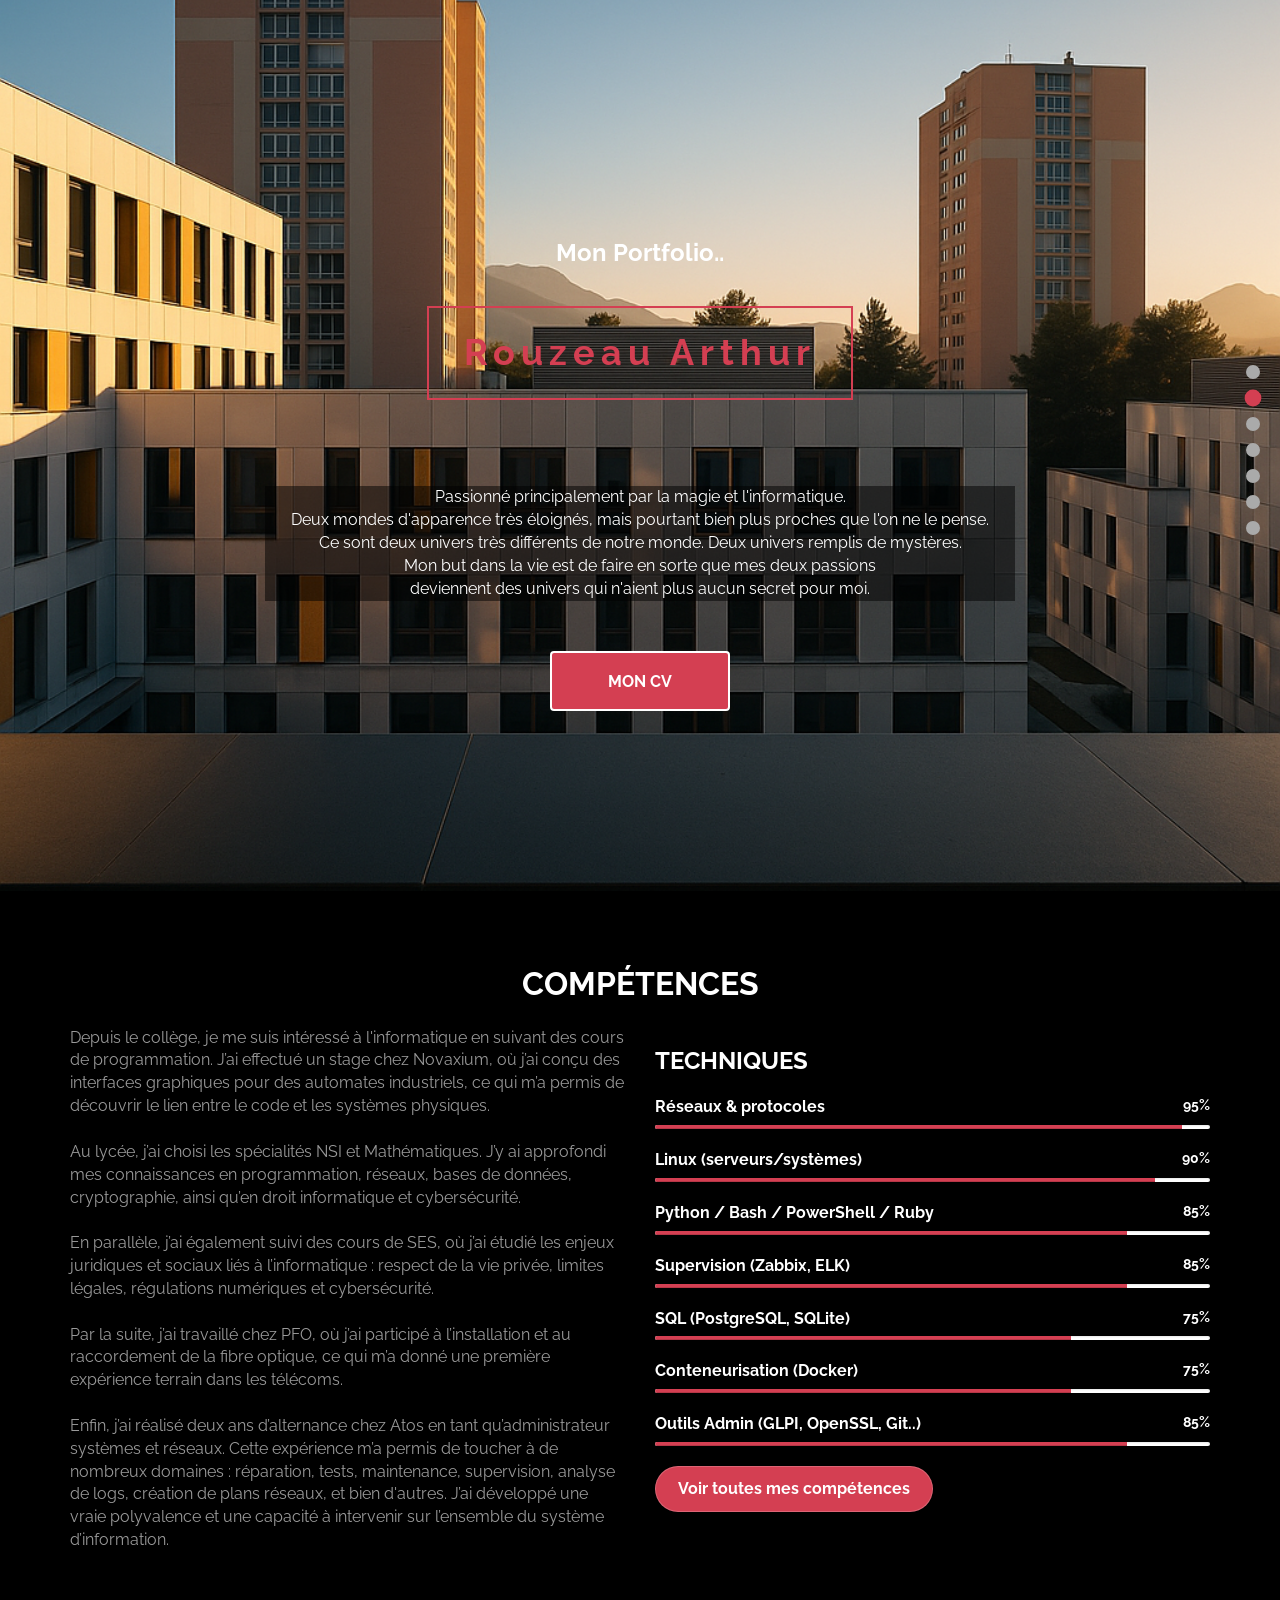
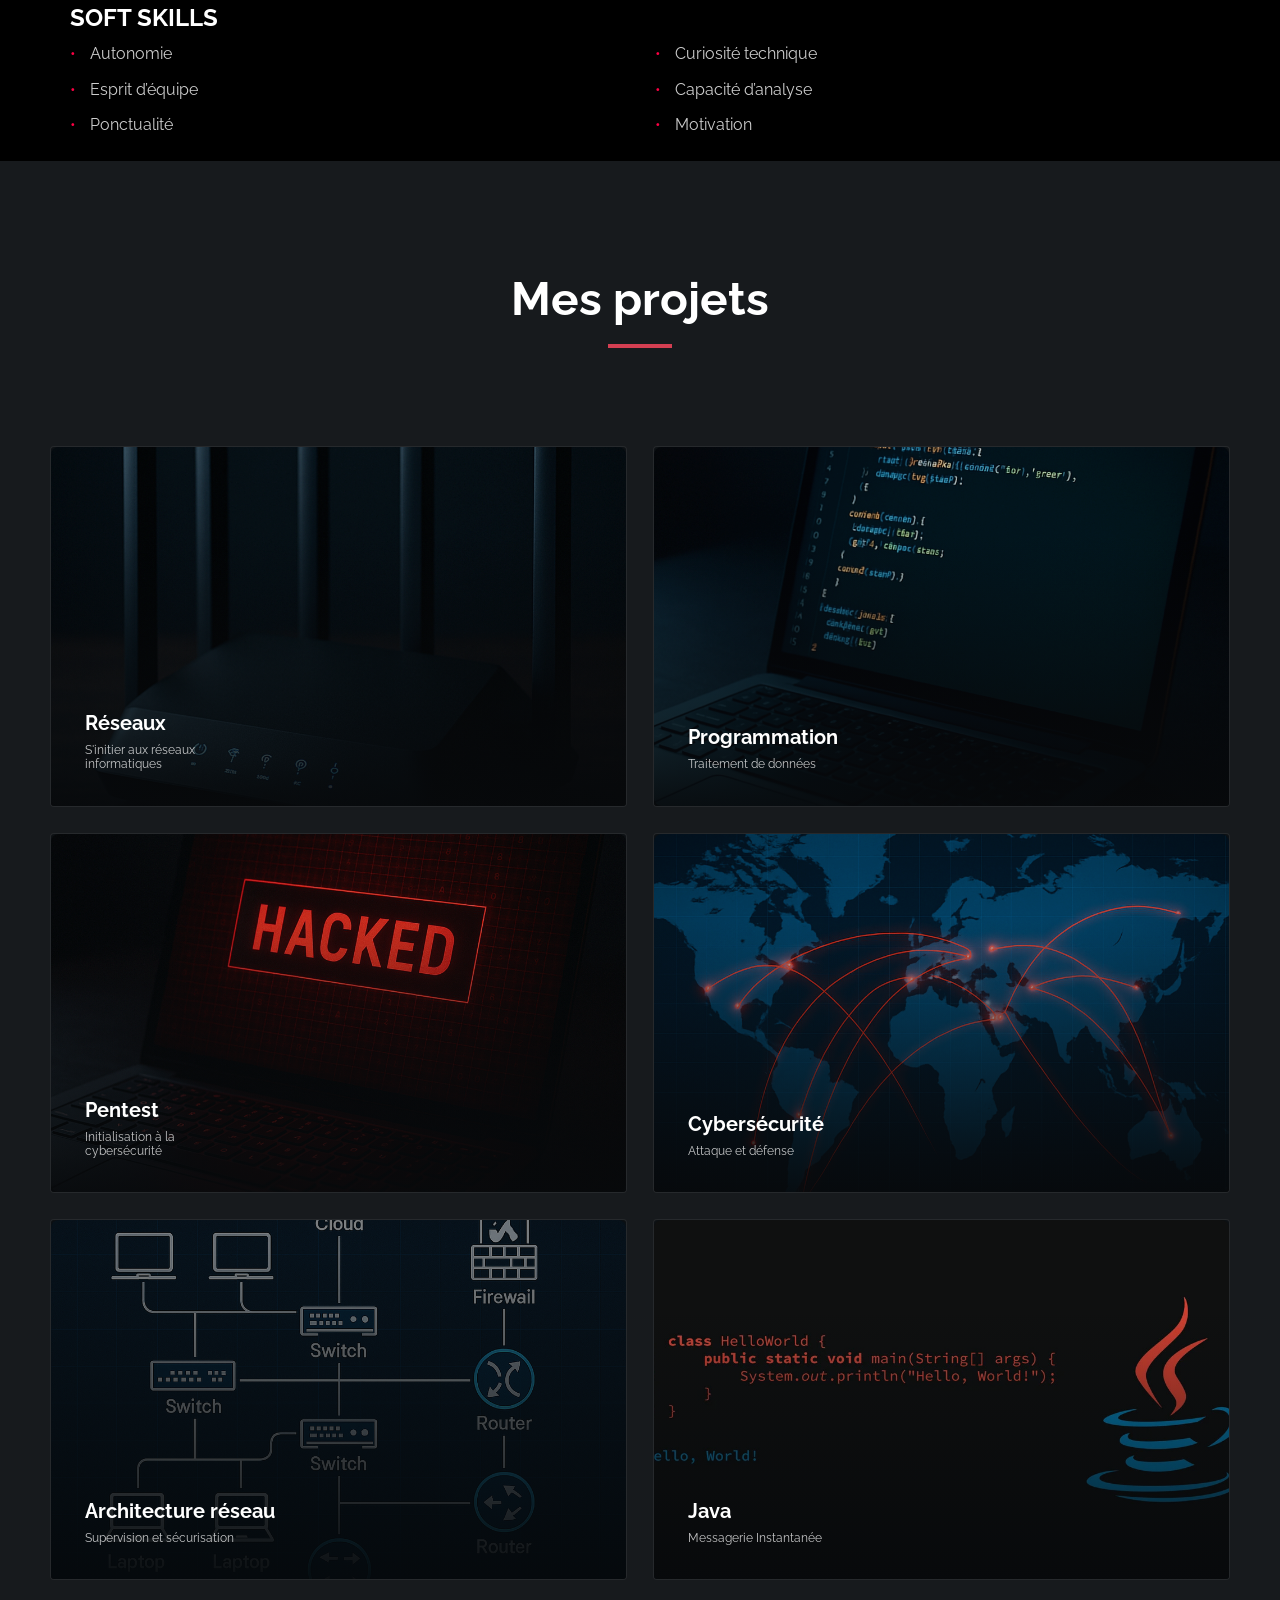
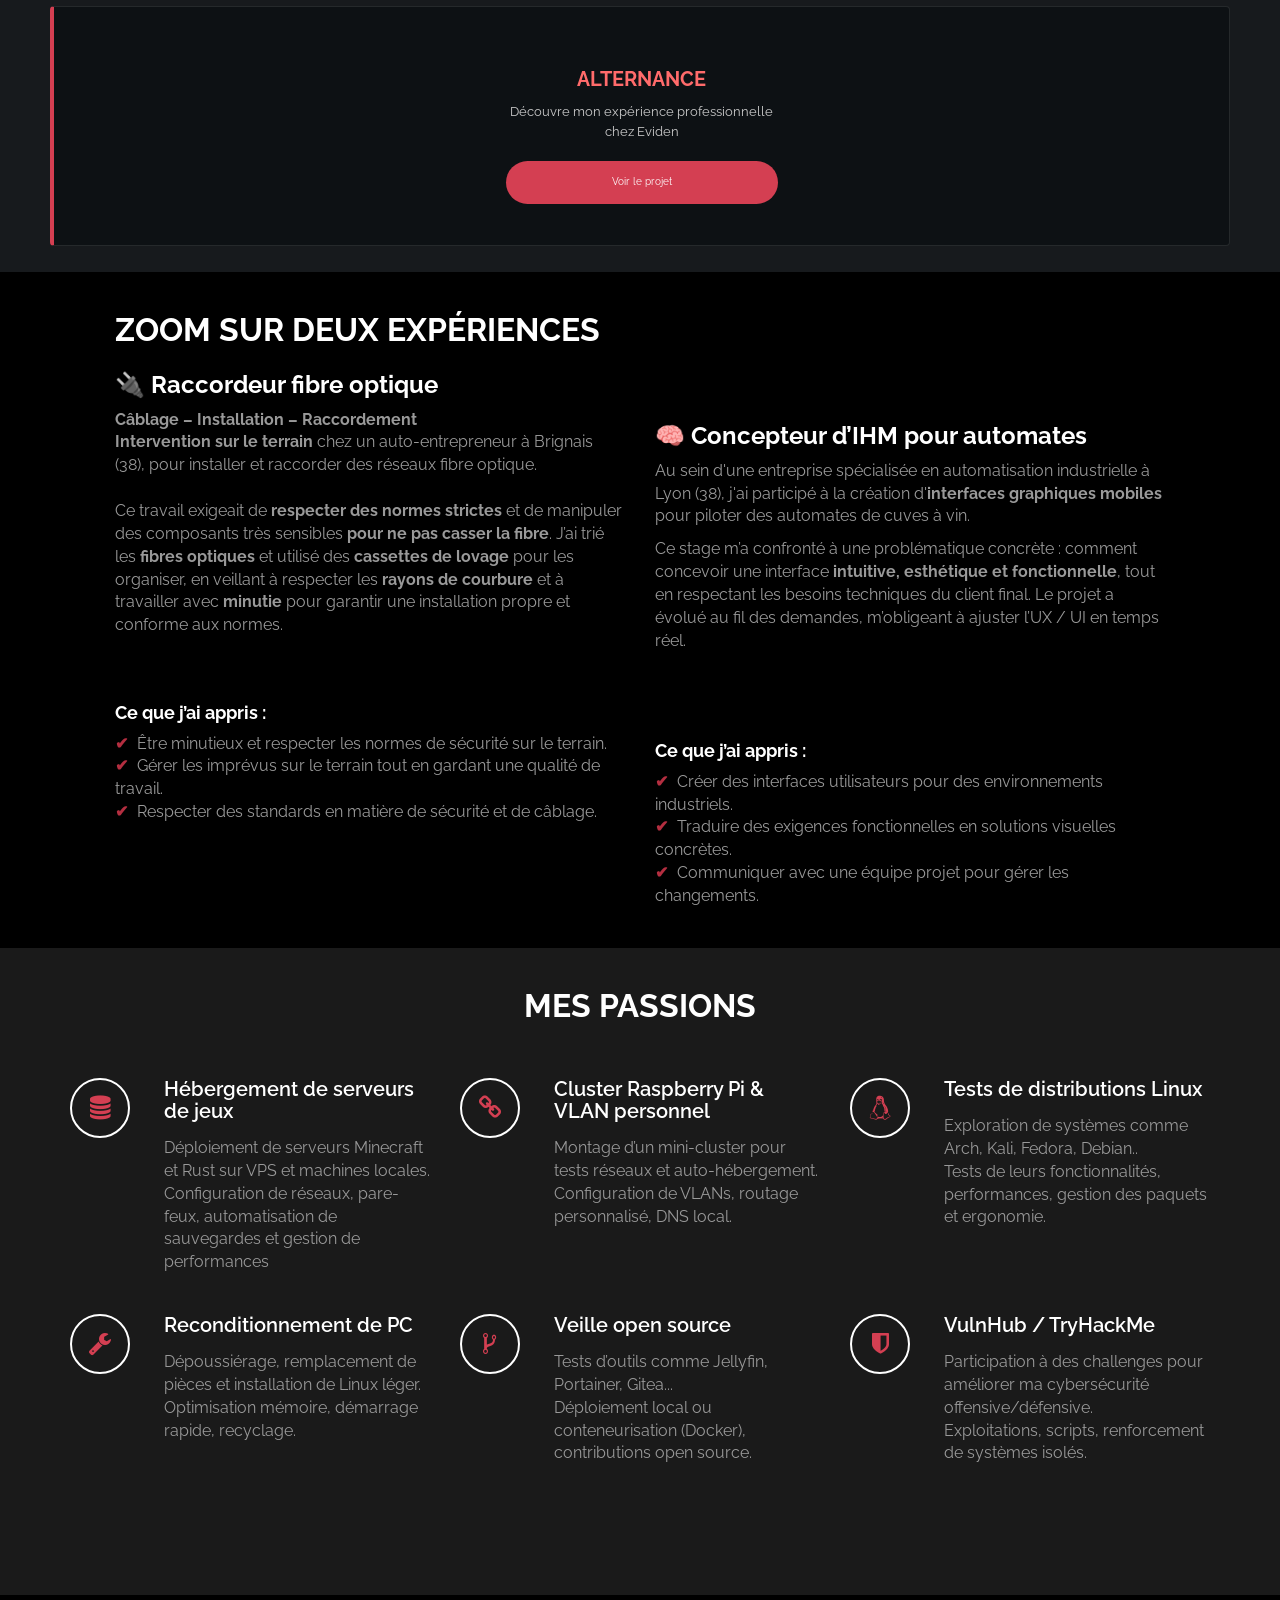
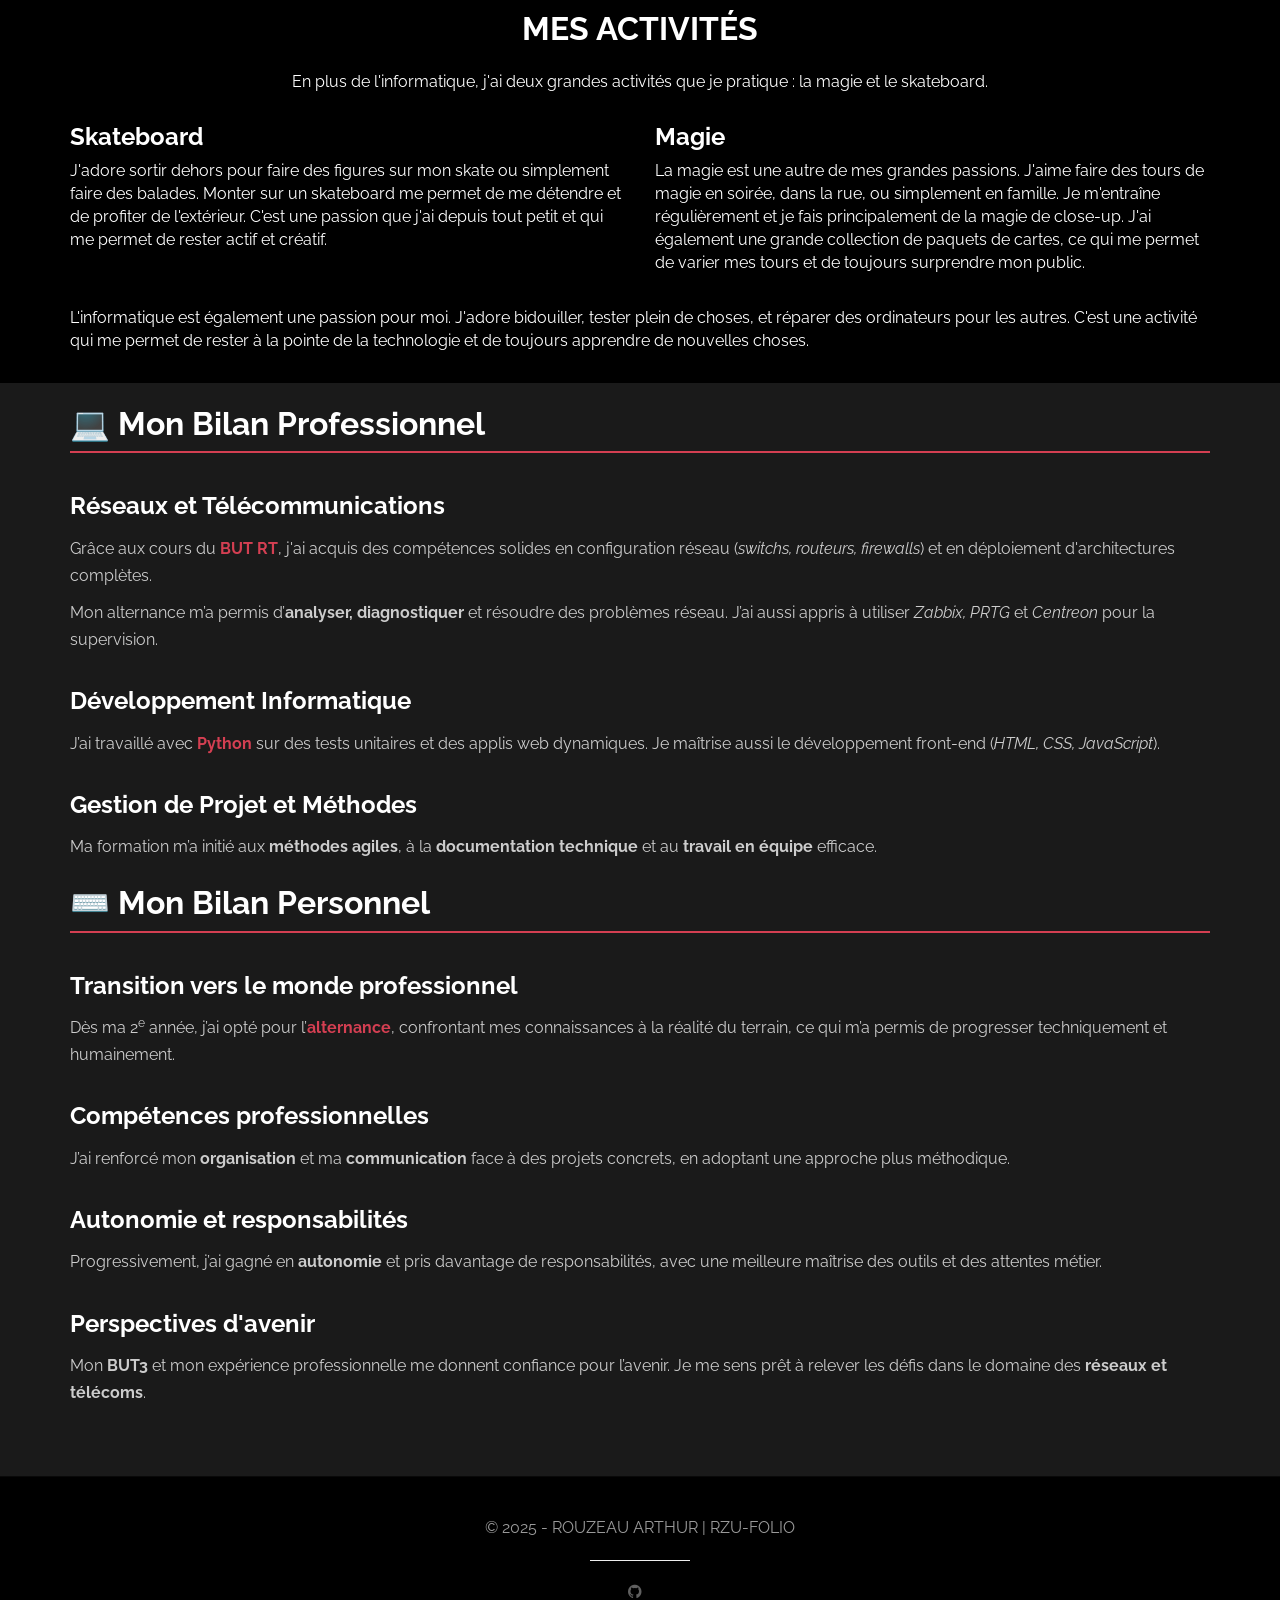
==== commit f476c3f0: "Improve responsive portfolio and project layouts" ====
--- a/index.html
+++ b/index.html
@@ -36,8 +36,8 @@
     <link rel="stylesheet" href="assets/styles/style.css">
     <link rel="stylesheet" href="assets/styles/responsive.css">
 
-    <link rel="stylesheet" href="assets/styles/index.css">
-    <link rel="stylesheet" href="assets/styles/portfolio-refresh.css?v=2">
+    <link rel="stylesheet" href="assets/styles/index.css?v=2">
+    <link rel="stylesheet" href="assets/styles/portfolio-refresh.css?v=4">
 </head>
 <body>
 
@@ -227,13 +227,11 @@
                     <div class="col-md-12 col-xs-12">
                         <a href="proj_alt.html" style="text-decoration: none;">
                             <div class="portfolio-thumb portfolio-alt-card">
-                                <h3 style="color: #FF6B6B; margin-bottom: 15px; font-size: 2rem;">ALTERNANCE</h3>
-                                <p style="color: #ccc; font-size: 1.5rem; margin-bottom: 25px;">
+                                <h3>ALTERNANCE</h3>
+                                <p>
                                     Découvre mon expérience professionnelle chez Eviden
                                 </p>
-                                <button class="alt-btn" style="font-size: small;">
-                                    Voir le projet Alternance
-                                </button>
+                                <span class="alt-btn">Voir le projet</span>
                             </div>
                         </a>
                     </div>
--- a/assets/styles/responsive.css
+++ b/assets/styles/responsive.css
@@ -171,13 +171,15 @@
   .nav-indicators {
     top: auto;
     right: auto;
-    bottom: 14px;
+    bottom: calc(12px + env(safe-area-inset-bottom));
     left: 50%;
     flex-direction: row;
     padding: 8px 10px;
     border-radius: 999px;
     background: rgba(0, 0, 0, 0.54);
     transform: translateX(-50%);
+    display: flex !important;
+    z-index: 1100;
   }
 
   .nav-indicators .nav-link {
@@ -294,3 +296,20 @@
 }
 
 /* Copyright RZU Informatique */
+
+@media (max-width: 760px) {
+  #portfolio .portfolio-thumb .portfolio-overlay,
+  #portfolio .portfolio-thumb:hover .portfolio-overlay {
+    align-items: flex-start !important;
+    justify-content: flex-end !important;
+    padding: 24px !important;
+    background: linear-gradient(180deg, rgba(7, 9, 11, .08) 18%, rgba(7, 9, 11, .94) 100%) !important;
+  }
+  #portfolio .portfolio-overlay h4 { font-size: 1.45rem !important; }
+  #portfolio .portfolio-overlay h5 { font-size: 1rem !important; line-height: 1.4; }
+}
+
+#portfolio a[href="proj_arch.html"] .portfolio-thumb img { opacity: .58; }
+#portfolio a[href="proj_arch.html"] .portfolio-overlay {
+  background: linear-gradient(180deg, rgba(5, 9, 12, .18) 8%, rgba(5, 9, 12, .96) 100%) !important;
+}
--- a/assets/styles/index.css
+++ b/assets/styles/index.css
@@ -77,3 +77,37 @@
         }
 
 /* Copyright RZU Informatique */
+
+@media (max-width: 768px) {
+    html {
+        -webkit-text-size-adjust: 100%;
+        text-size-adjust: 100%;
+    }
+
+    #home .col-md-8 {
+        min-width: 0;
+        overflow: hidden;
+    }
+
+    #home .rotate {
+        display: grid !important;
+        width: 100%;
+        max-width: 100%;
+        min-height: 3.2em;
+        margin: 16px auto;
+        padding: 0 4px;
+        place-items: center;
+        font-size: clamp(.98rem, 4.7vw, 1.24rem);
+        line-height: 1.2;
+        overflow-wrap: anywhere;
+    }
+
+    #home .static-tt { display: none !important; }
+}
+
+@media (max-width: 380px) {
+    #home .rotate {
+        min-height: 3.4em;
+        font-size: clamp(.88rem, 4.4vw, 1rem);
+    }
+}
--- a/assets/styles/portfolio-refresh.css
+++ b/assets/styles/portfolio-refresh.css
@@ -142,6 +142,26 @@
   margin-inline: auto !important;
 }
 
+#portfolio .portfolio-alt-card h3 {
+  margin-bottom: 12px;
+  color: #ff6b6b;
+  font-size: clamp(1.35rem, 3vw, 2rem);
+}
+
+#portfolio .portfolio-alt-card p {
+  max-width: 34ch;
+  margin-bottom: 20px;
+  color: #ccc;
+  font-size: clamp(1rem, 2vw, 1.3rem);
+  line-height: 1.5;
+}
+
+#portfolio .portfolio-alt-card .alt-btn {
+  display: inline-flex;
+  align-items: center;
+  justify-content: center;
+}
+
 @media (max-width: 760px) {
   #portfolio .container { width: min(calc(100% - 28px), 560px); }
   #portfolio .container > .row:not(:first-child) { gap: 18px; margin-bottom: 18px; }
@@ -151,4 +171,52 @@
   #portfolio .portfolio-alt-card { min-height: 210px; aspect-ratio: auto; }
 }
 
+@media (max-width: 480px) {
+  #portfolio .portfolio-alt-card {
+    min-height: 0;
+    padding: 22px 18px;
+  }
+
+  #portfolio .portfolio-alt-card h3 {
+    margin: 0 0 8px;
+    font-size: 1.25rem;
+  }
+
+  #portfolio .portfolio-alt-card p {
+    max-width: 28ch;
+    margin: 0 auto 16px !important;
+    font-size: .95rem;
+    line-height: 1.45;
+  }
+
+  #portfolio .portfolio-alt-card .alt-btn {
+    min-height: 40px;
+    width: auto;
+    padding: 9px 22px;
+    font-size: .88rem;
+  }
+
+  #zoom .container { width: calc(100% - 32px); }
+
+  #zoom h2 {
+    max-width: 15ch;
+    margin: 0 0 22px;
+    font-size: clamp(1.75rem, 8.5vw, 2.15rem);
+    line-height: 1.08;
+    letter-spacing: -.025em;
+  }
+
+  #zoom h3 {
+    margin: 0 0 10px;
+    font-size: clamp(1.15rem, 5.8vw, 1.4rem);
+    line-height: 1.2;
+  }
+
+  #zoom p,
+  #zoom li {
+    font-size: .95rem;
+    line-height: 1.55;
+  }
+}
+
 /* Copyright RZU Informatique */
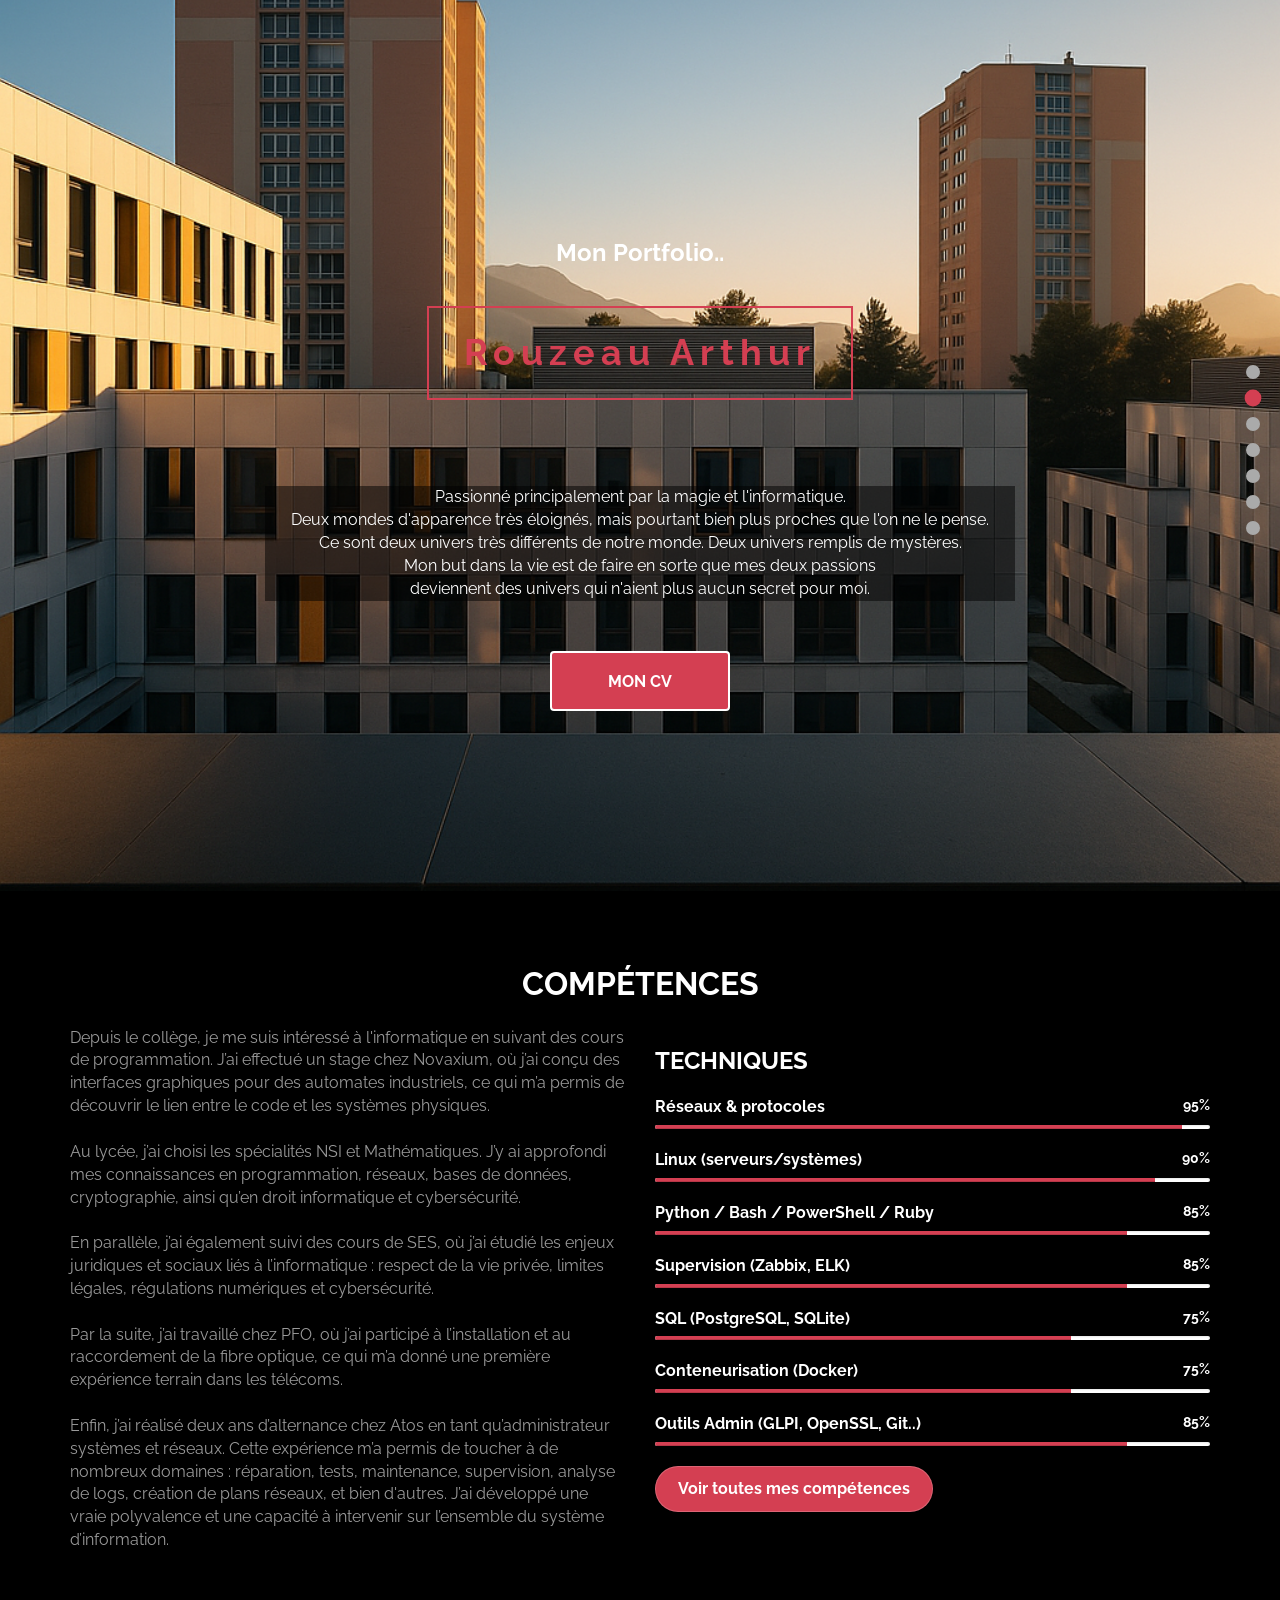
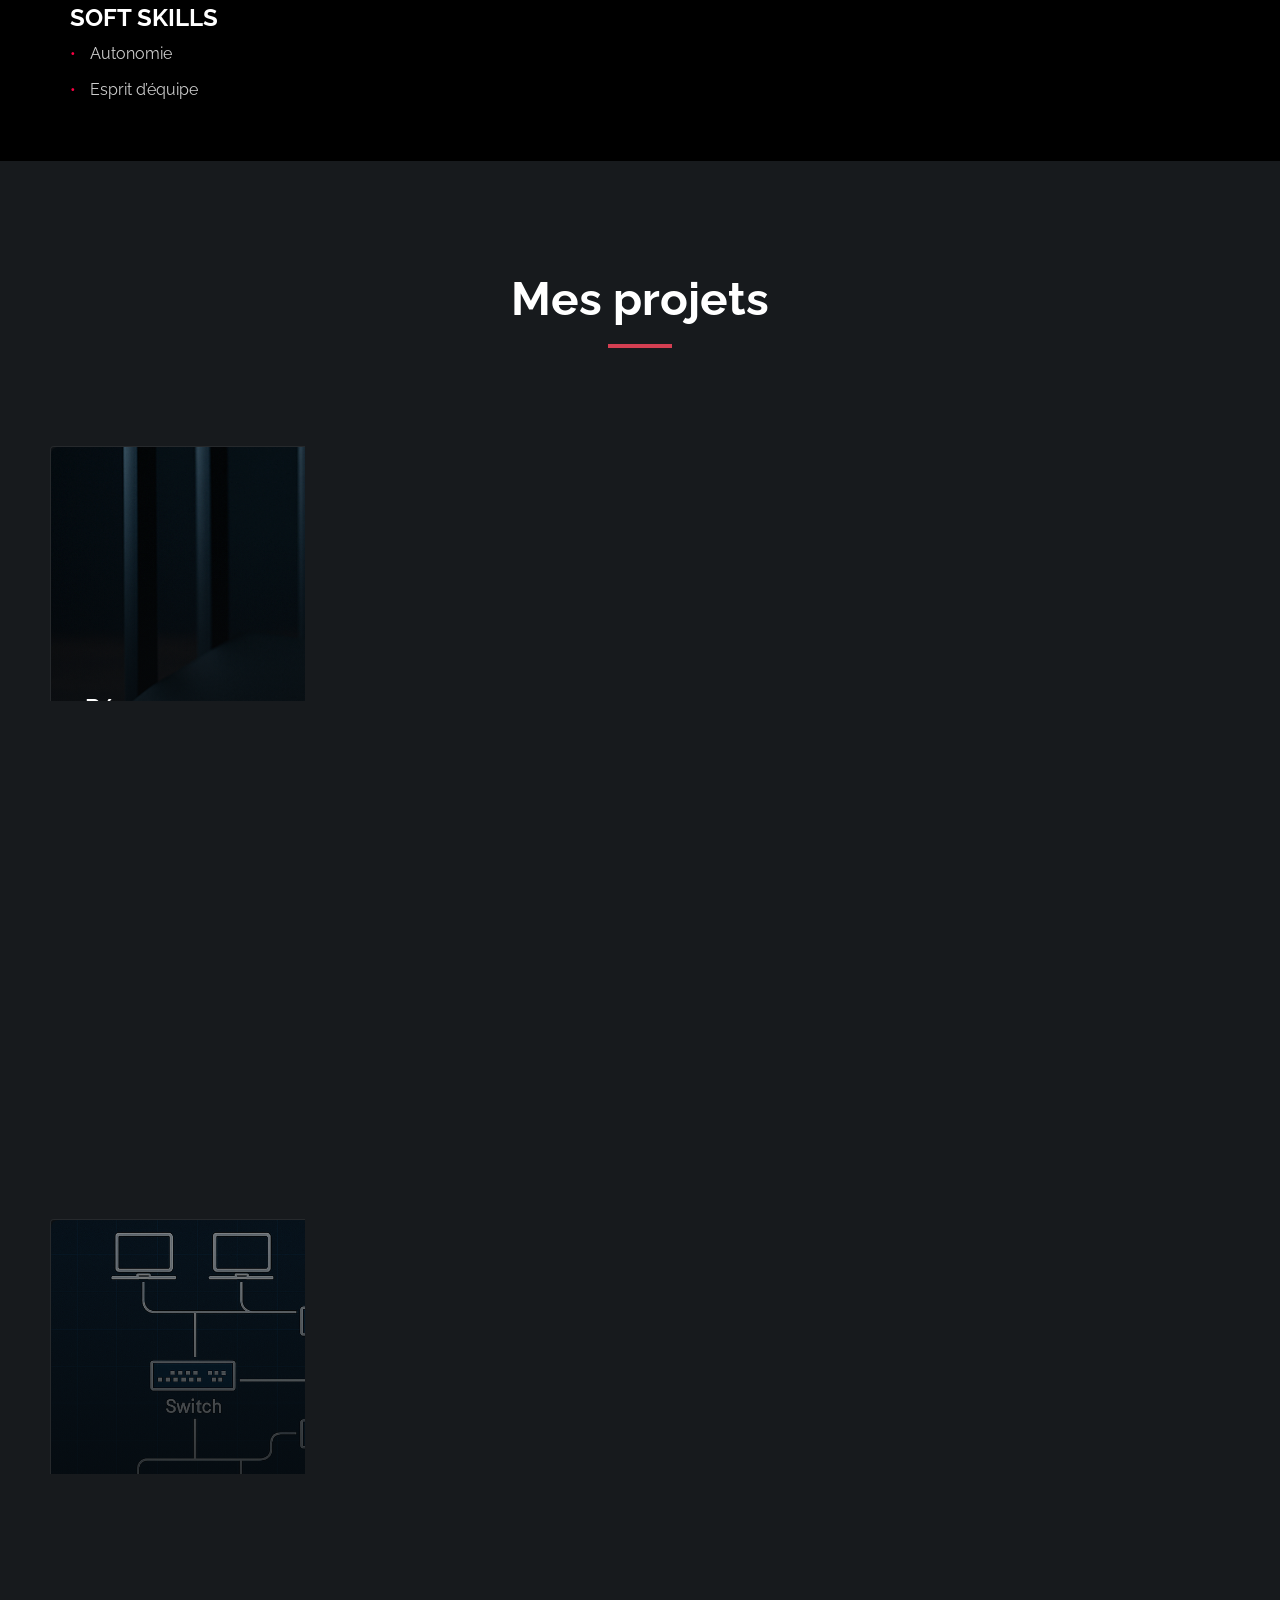
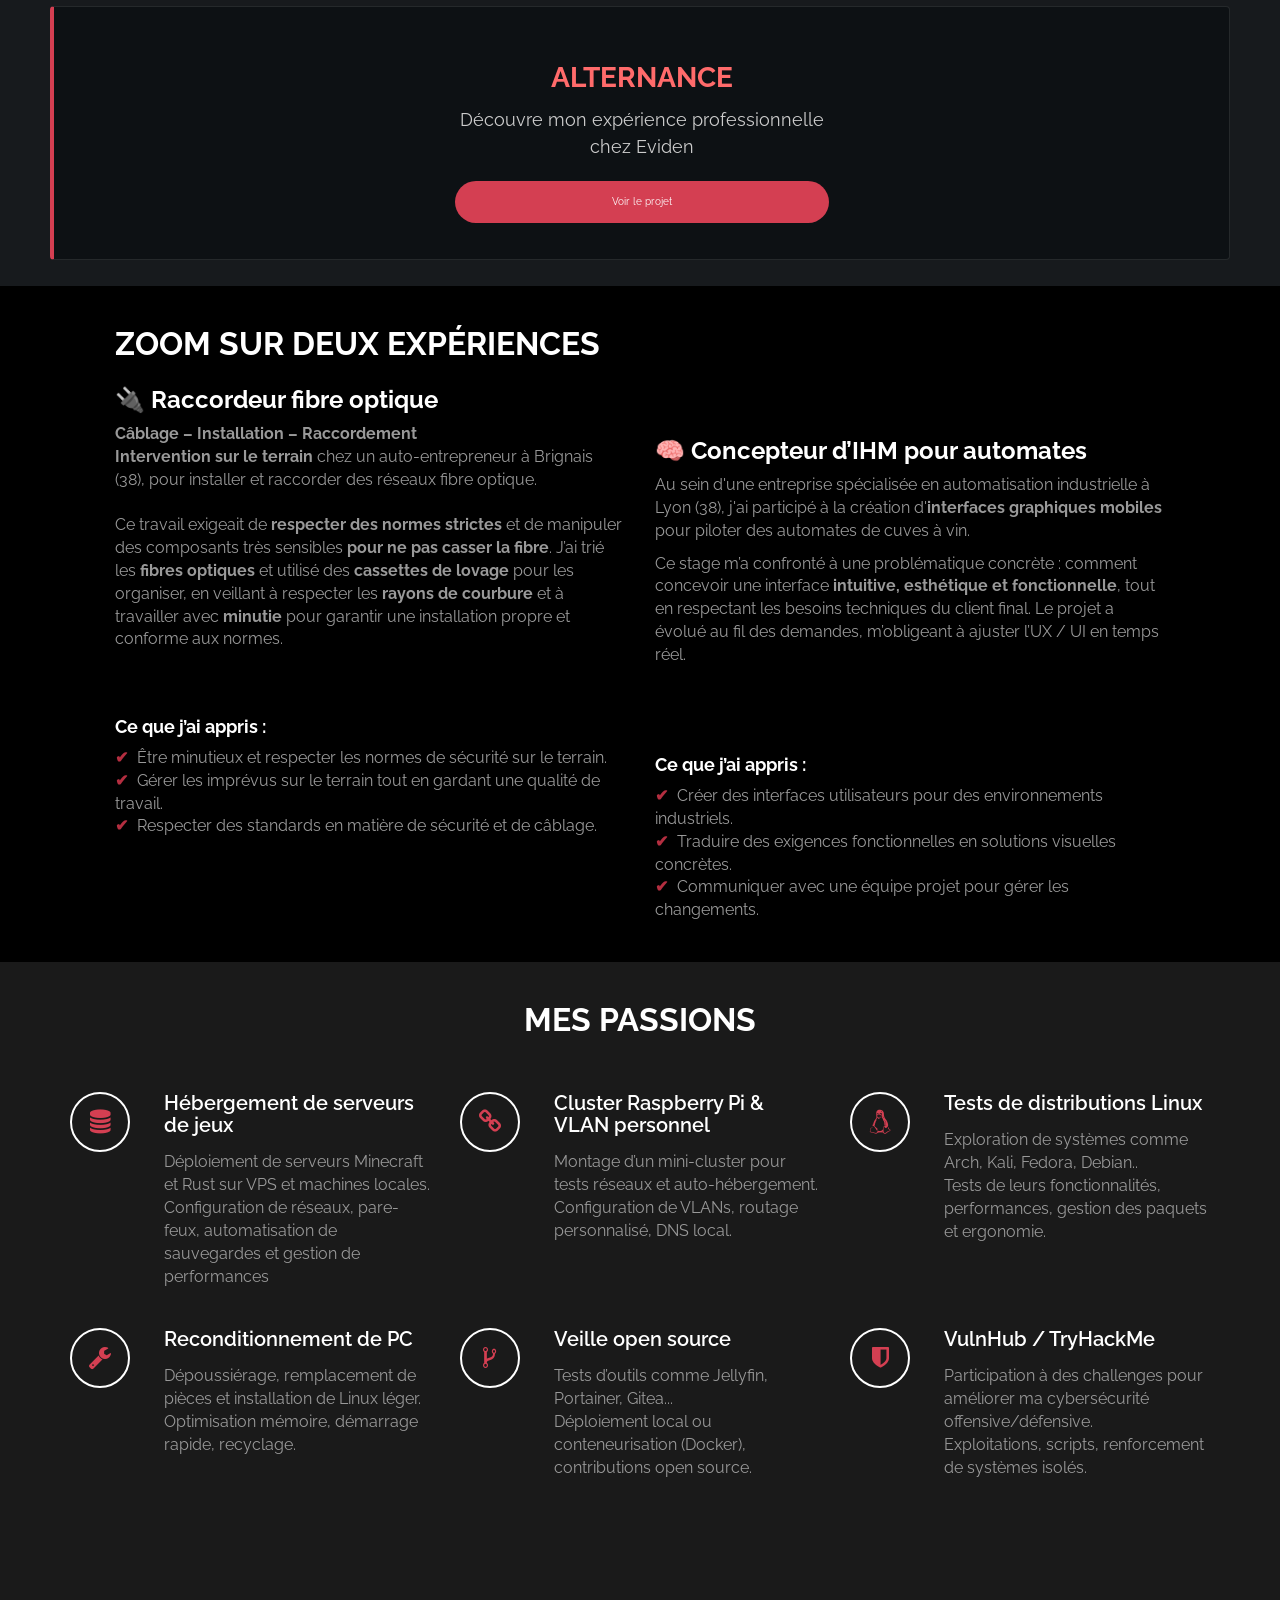
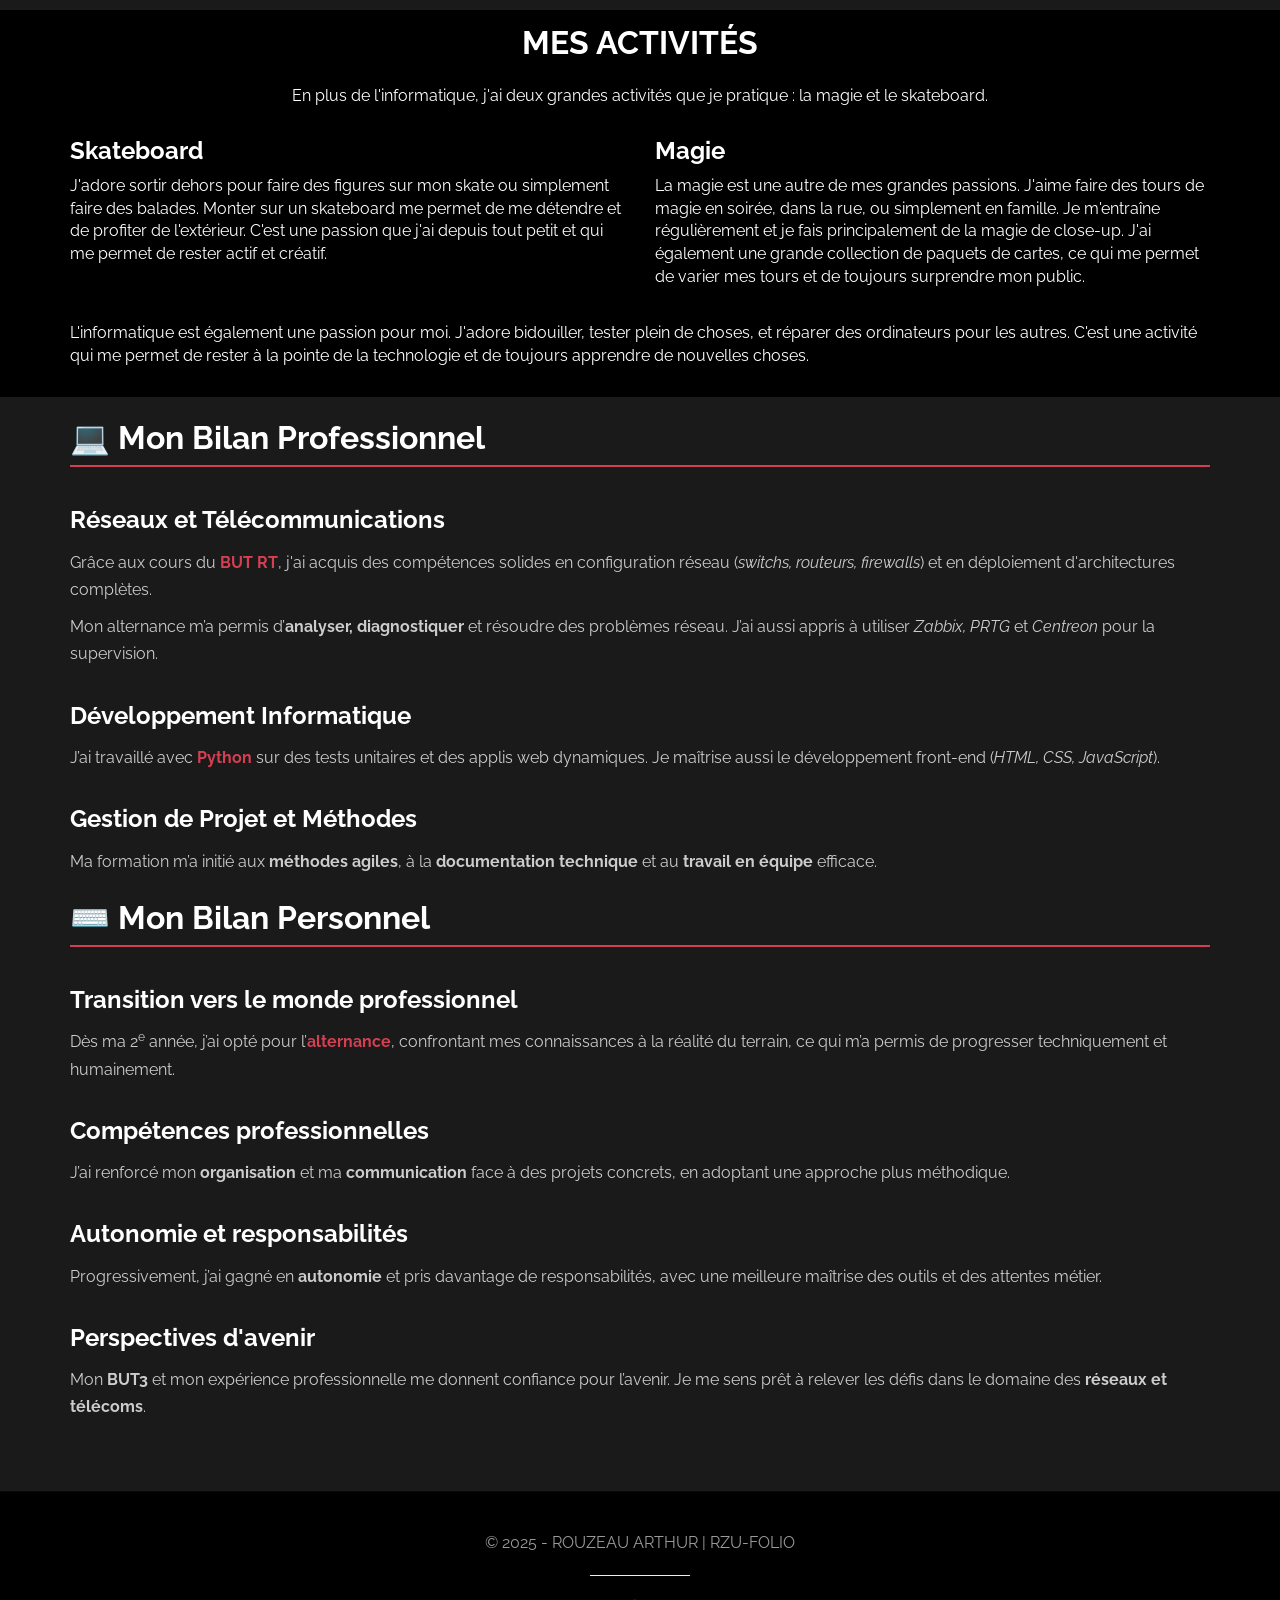
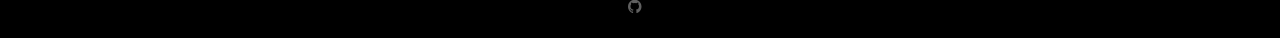
==== commit f2e34123: "Affiner le portfolio et les projets sur mobile" ====
--- a/index.html
+++ b/index.html
@@ -37,7 +37,7 @@
     <link rel="stylesheet" href="assets/styles/responsive.css">
 
     <link rel="stylesheet" href="assets/styles/index.css?v=2">
-    <link rel="stylesheet" href="assets/styles/portfolio-refresh.css?v=4">
+    <link rel="stylesheet" href="assets/styles/portfolio-refresh.css?v=5">
 </head>
 <body>
 
--- a/assets/styles/portfolio-refresh.css
+++ b/assets/styles/portfolio-refresh.css
@@ -111,14 +111,14 @@
 }
 
 #portfolio .portfolio-overlay h4 {
-  font-size: clamp(1.35rem, 2.2vw, 2rem) !important;
+  font-size: clamp(1.4em, 1.9vw, 1.65em) !important;
   text-transform: none;
 }
 
 #portfolio .portfolio-overlay h5 {
   margin-top: 7px !important;
   color: rgba(255, 255, 255, .76) !important;
-  font-size: clamp(1rem, 1.4vw, 1.15rem) !important;
+  font-size: clamp(1em, 1.3vw, 1.12em) !important;
   font-weight: 400;
 }
 
@@ -145,14 +145,14 @@
 #portfolio .portfolio-alt-card h3 {
   margin-bottom: 12px;
   color: #ff6b6b;
-  font-size: clamp(1.35rem, 3vw, 2rem);
+  font-size: clamp(1.35em, 2.3vw, 1.75em);
 }
 
 #portfolio .portfolio-alt-card p {
   max-width: 34ch;
   margin-bottom: 20px;
   color: #ccc;
-  font-size: clamp(1rem, 2vw, 1.3rem);
+  font-size: clamp(1em, 1.7vw, 1.15em);
   line-height: 1.5;
 }
 
@@ -168,6 +168,8 @@
   #portfolio .container > .row:not(:first-child) > [class*="col-"] { flex-basis: 100%; max-width: 100%; width: 100% !important; }
   #portfolio h2 { font-size: clamp(2.25rem, 10vw, 3.2rem); }
   #portfolio .portfolio-thumb { aspect-ratio: 4 / 3; }
+  #portfolio .portfolio-overlay h4 { font-size: 1.4em !important; }
+  #portfolio .portfolio-overlay h5 { font-size: 1em !important; }
   #portfolio .portfolio-alt-card { min-height: 210px; aspect-ratio: auto; }
 }
 
@@ -179,13 +181,13 @@
 
   #portfolio .portfolio-alt-card h3 {
     margin: 0 0 8px;
-    font-size: 1.25rem;
+    font-size: 1.25em;
   }
 
   #portfolio .portfolio-alt-card p {
     max-width: 28ch;
     margin: 0 auto 16px !important;
-    font-size: .95rem;
+    font-size: 1em;
     line-height: 1.45;
   }
 
@@ -193,7 +195,7 @@
     min-height: 40px;
     width: auto;
     padding: 9px 22px;
-    font-size: .88rem;
+    font-size: 1em;
   }
 
   #zoom .container { width: calc(100% - 32px); }
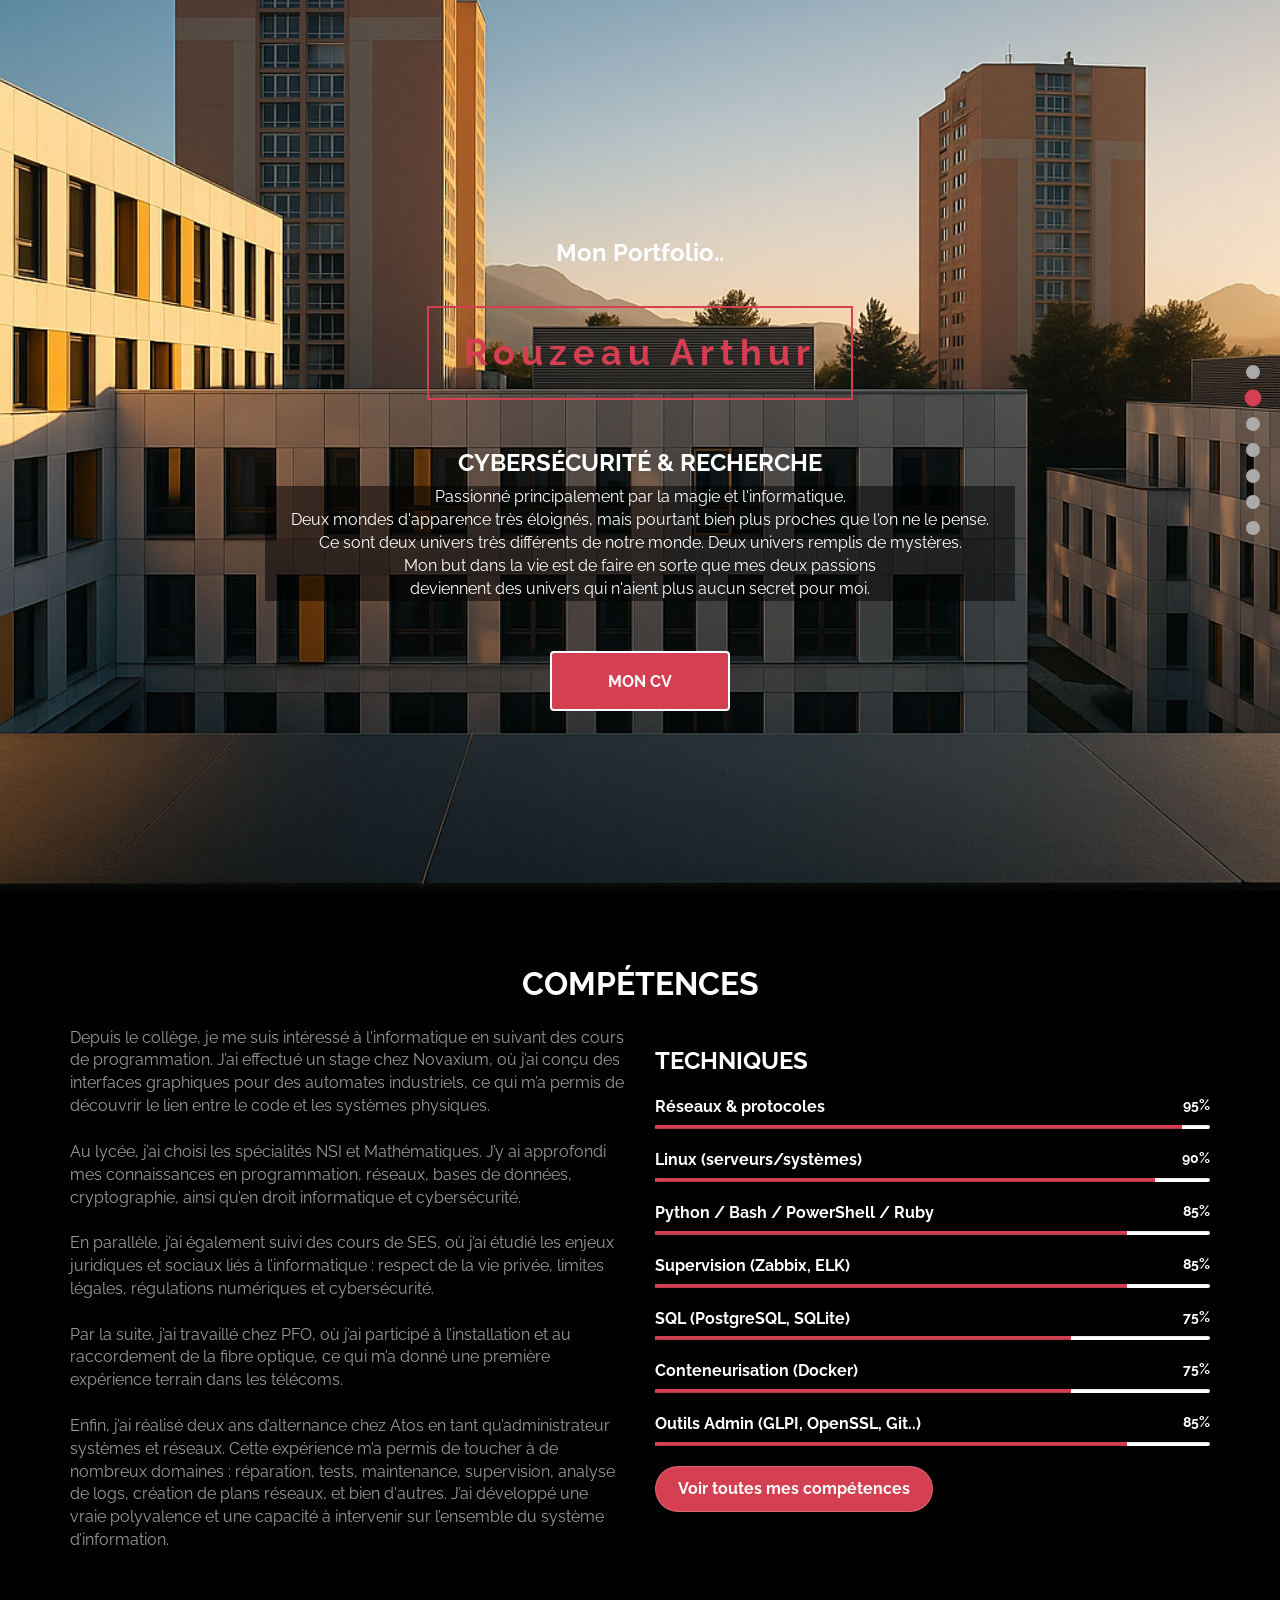
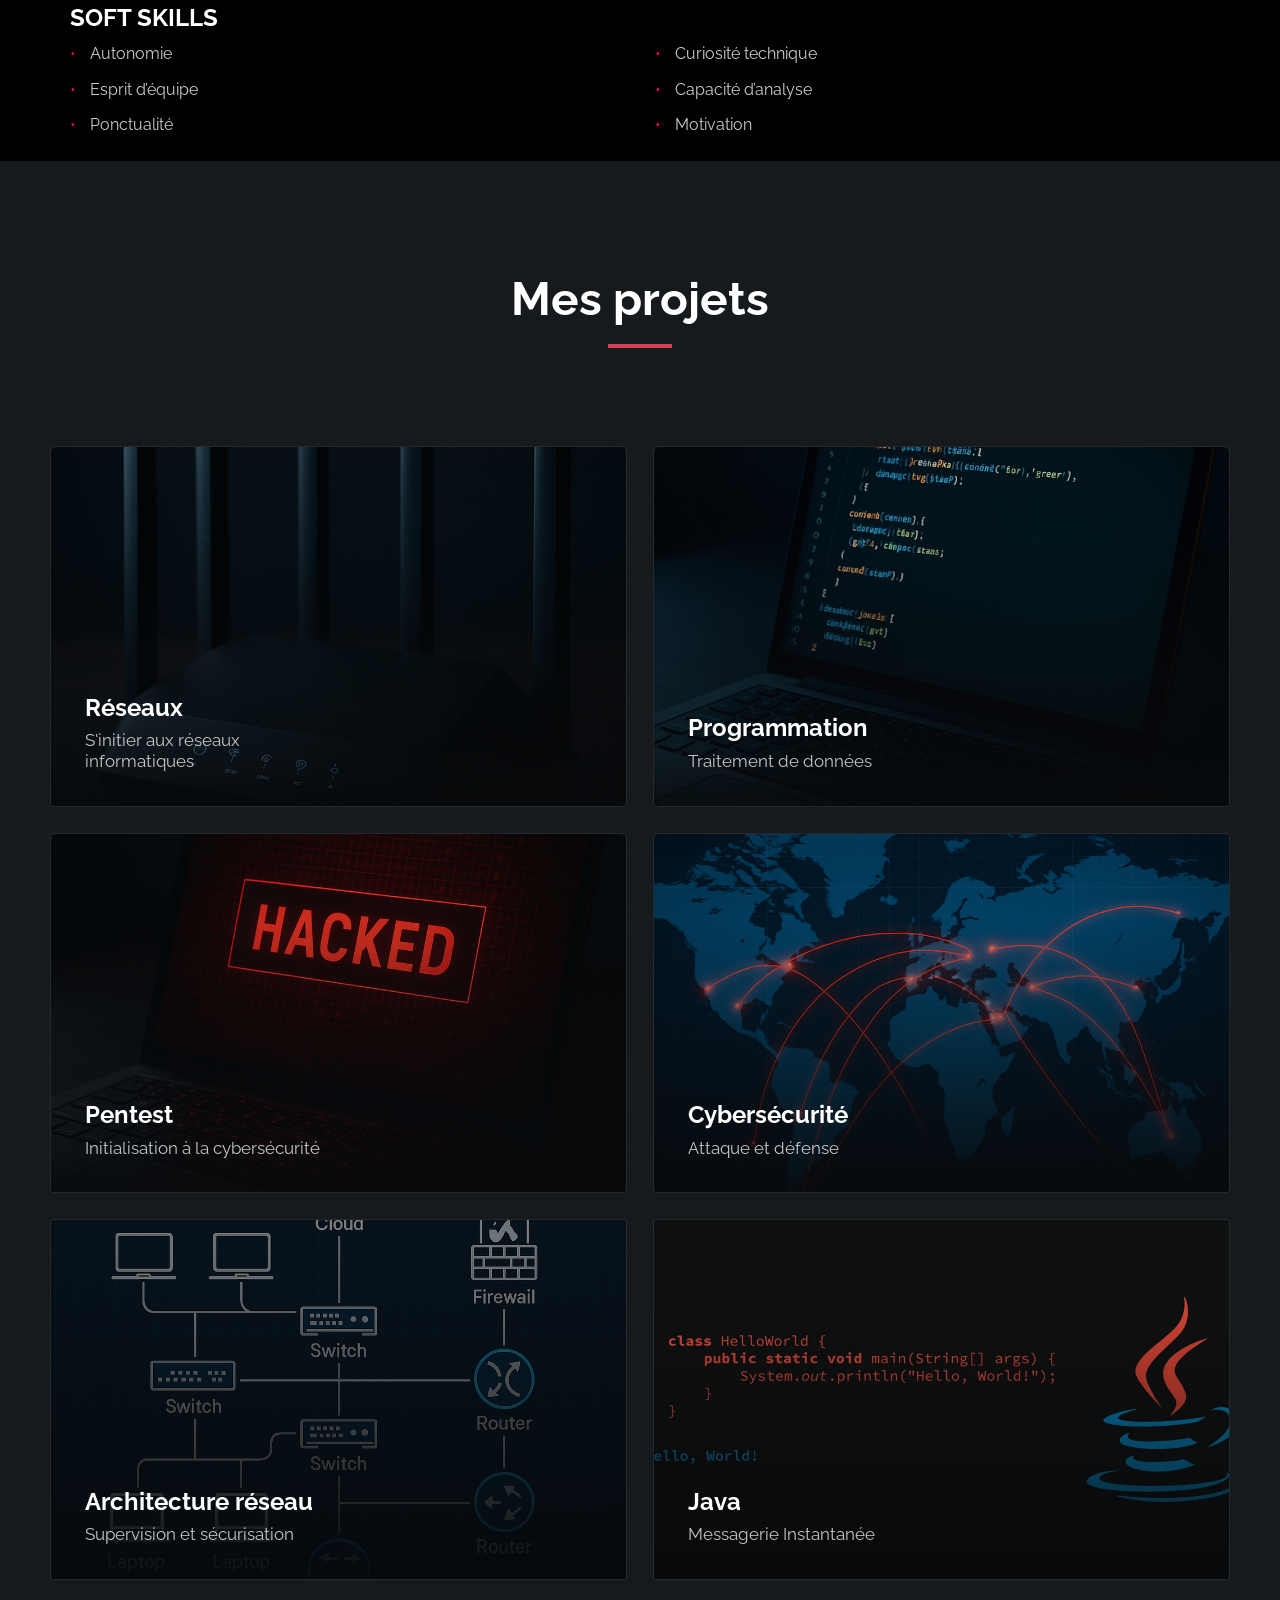
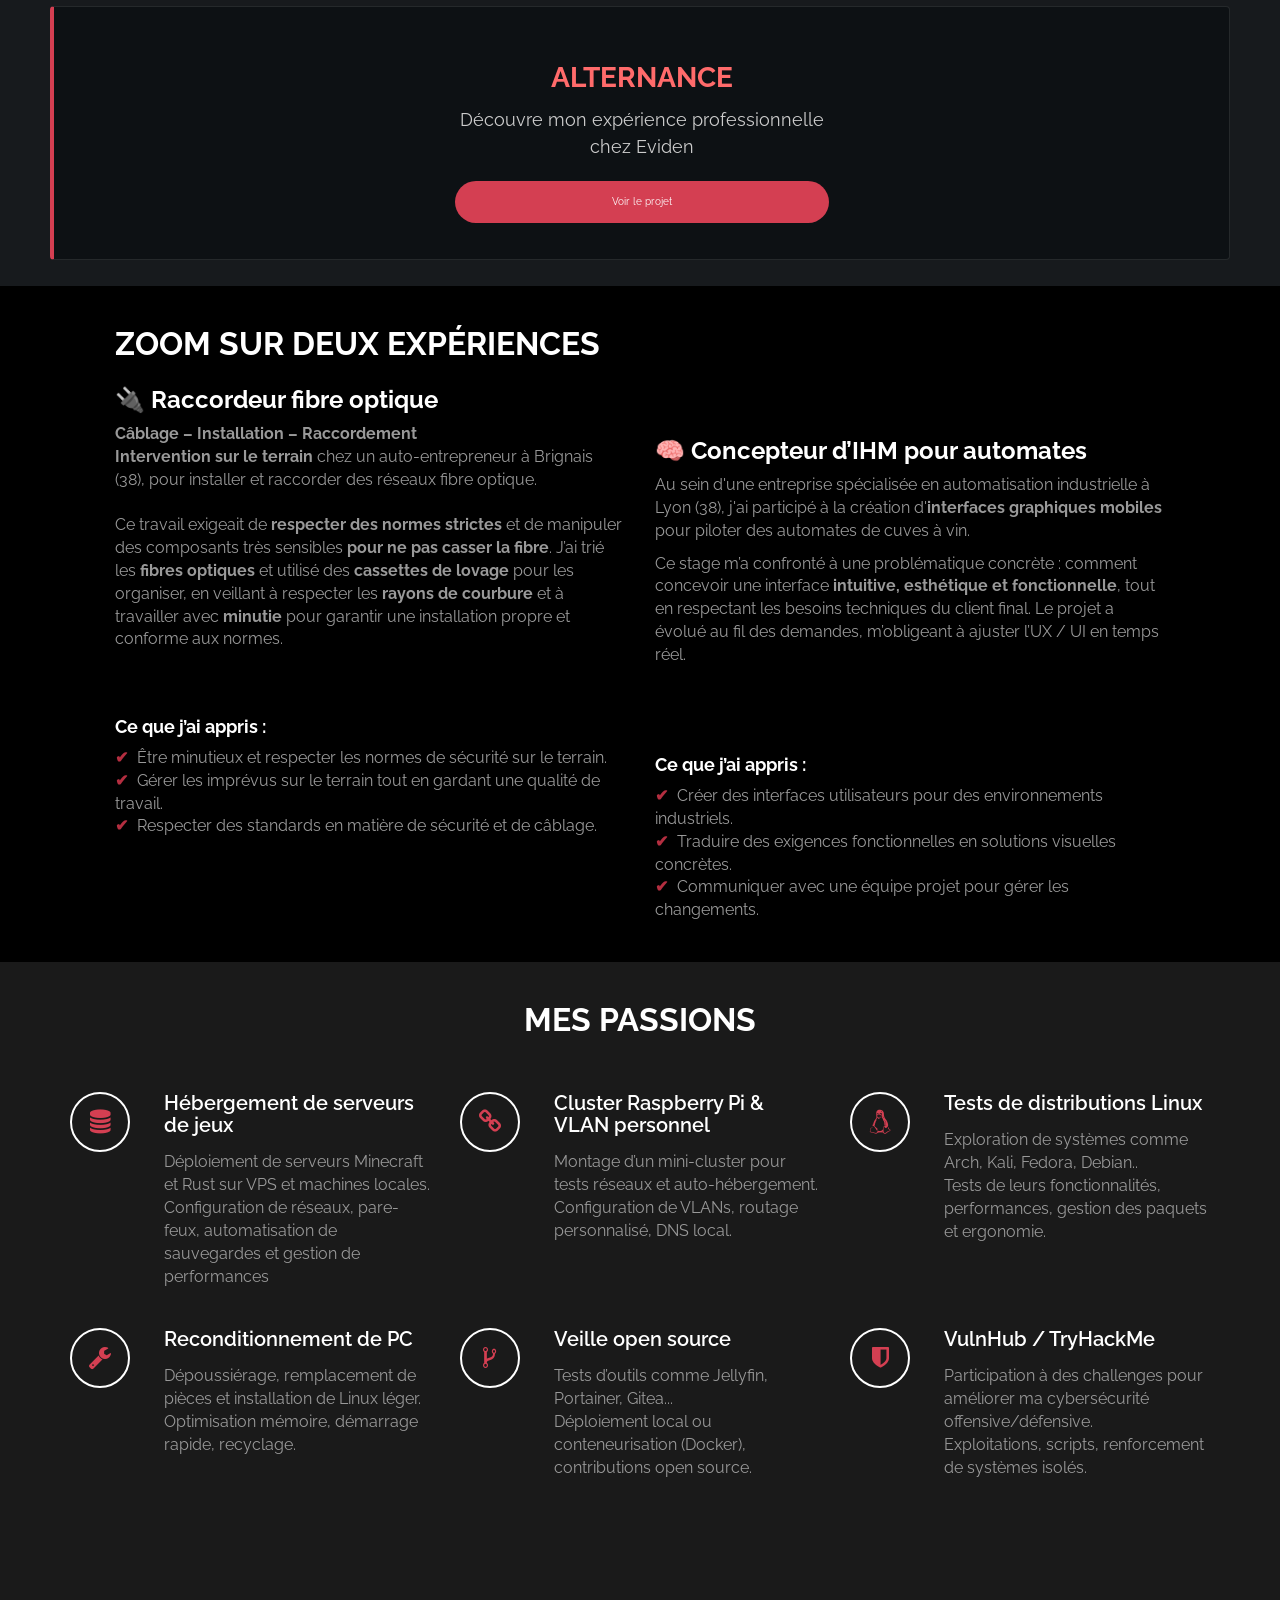
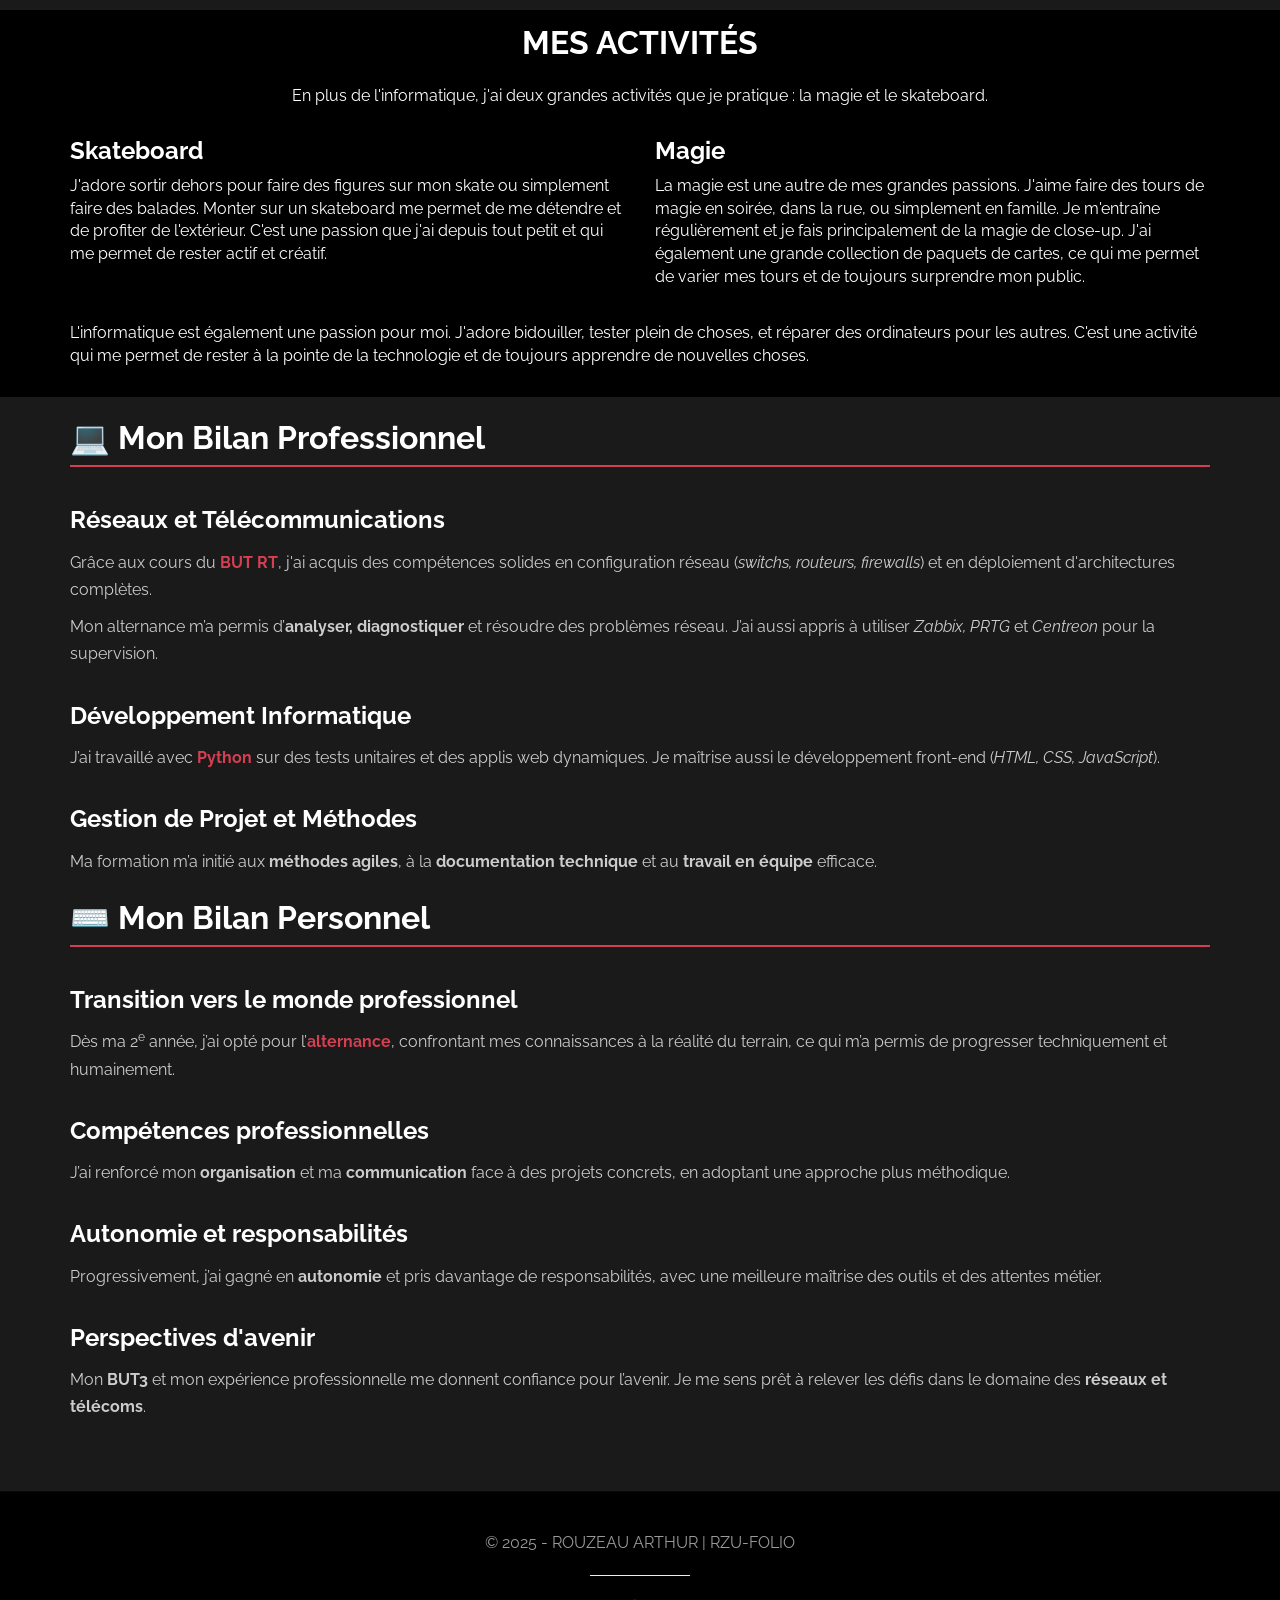
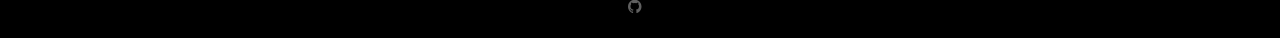
==== commit 4b44e8d8: "Stabilise le retour vers les projets" ====
--- a/index.html
+++ b/index.html
@@ -25,6 +25,11 @@
     <meta name="twitter:title" content="Rouzeau Arthur | RZU Folio">
     <meta name="twitter:description" content="Projets en réseaux, systèmes, cybersécurité, développement et administration informatique.">
     <meta name="twitter:image" content="https://rzu-it.github.io/rouzeau-portfolio.fr/assets/images/home-bg.png">
+    <script>
+        if (location.hash || (performance.getEntriesByType('navigation')[0] || {}).type === 'back_forward') {
+            document.documentElement.classList.add('restoring-scroll');
+        }
+    </script>
 
     <link rel="stylesheet" href="assets/styles/root.css">
 
@@ -37,7 +42,7 @@
     <link rel="stylesheet" href="assets/styles/responsive.css">
 
     <link rel="stylesheet" href="assets/styles/index.css?v=2">
-    <link rel="stylesheet" href="assets/styles/portfolio-refresh.css?v=5">
+    <link rel="stylesheet" href="assets/styles/portfolio-refresh.css?v=6">
 </head>
 <body>
 
@@ -529,7 +534,7 @@
     <script src="assets/scripts/aboutAnimation.extra.js"></script>
 
     <script src="assets/scripts/homeAnimation.js"></script>
-    <script src="assets/scripts/navigation.js"></script>
+    <script src="assets/scripts/navigation.js?v=2"></script>
 
     <script src="assets/scripts/workAnimation.js"></script>
     <script src="assets/scripts/zoomAnimation.js"></script>
--- a/assets/styles/portfolio-refresh.css
+++ b/assets/styles/portfolio-refresh.css
@@ -1,3 +1,7 @@
+html.restoring-scroll body {
+  visibility: hidden;
+}
+
 #portfolio {
   padding: clamp(80px, 9vw, 130px) 0;
   background: #171a1d;
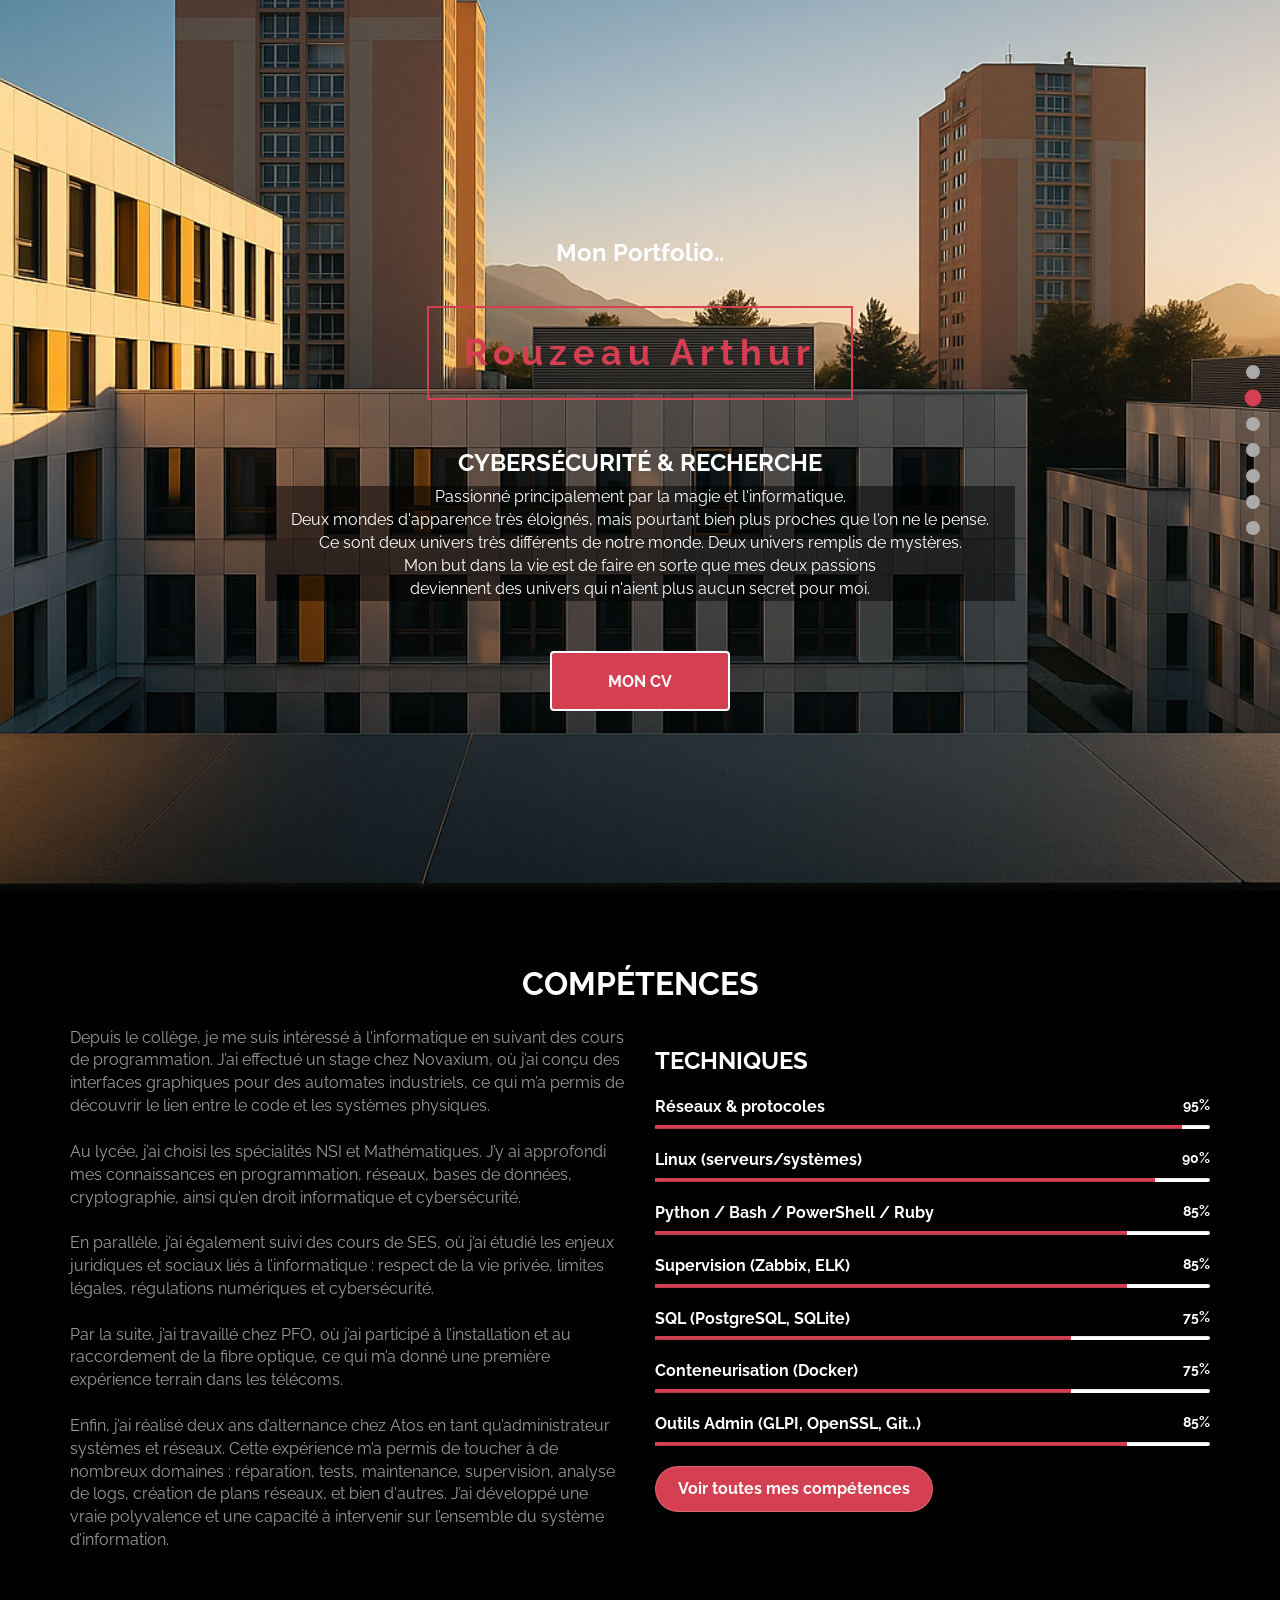
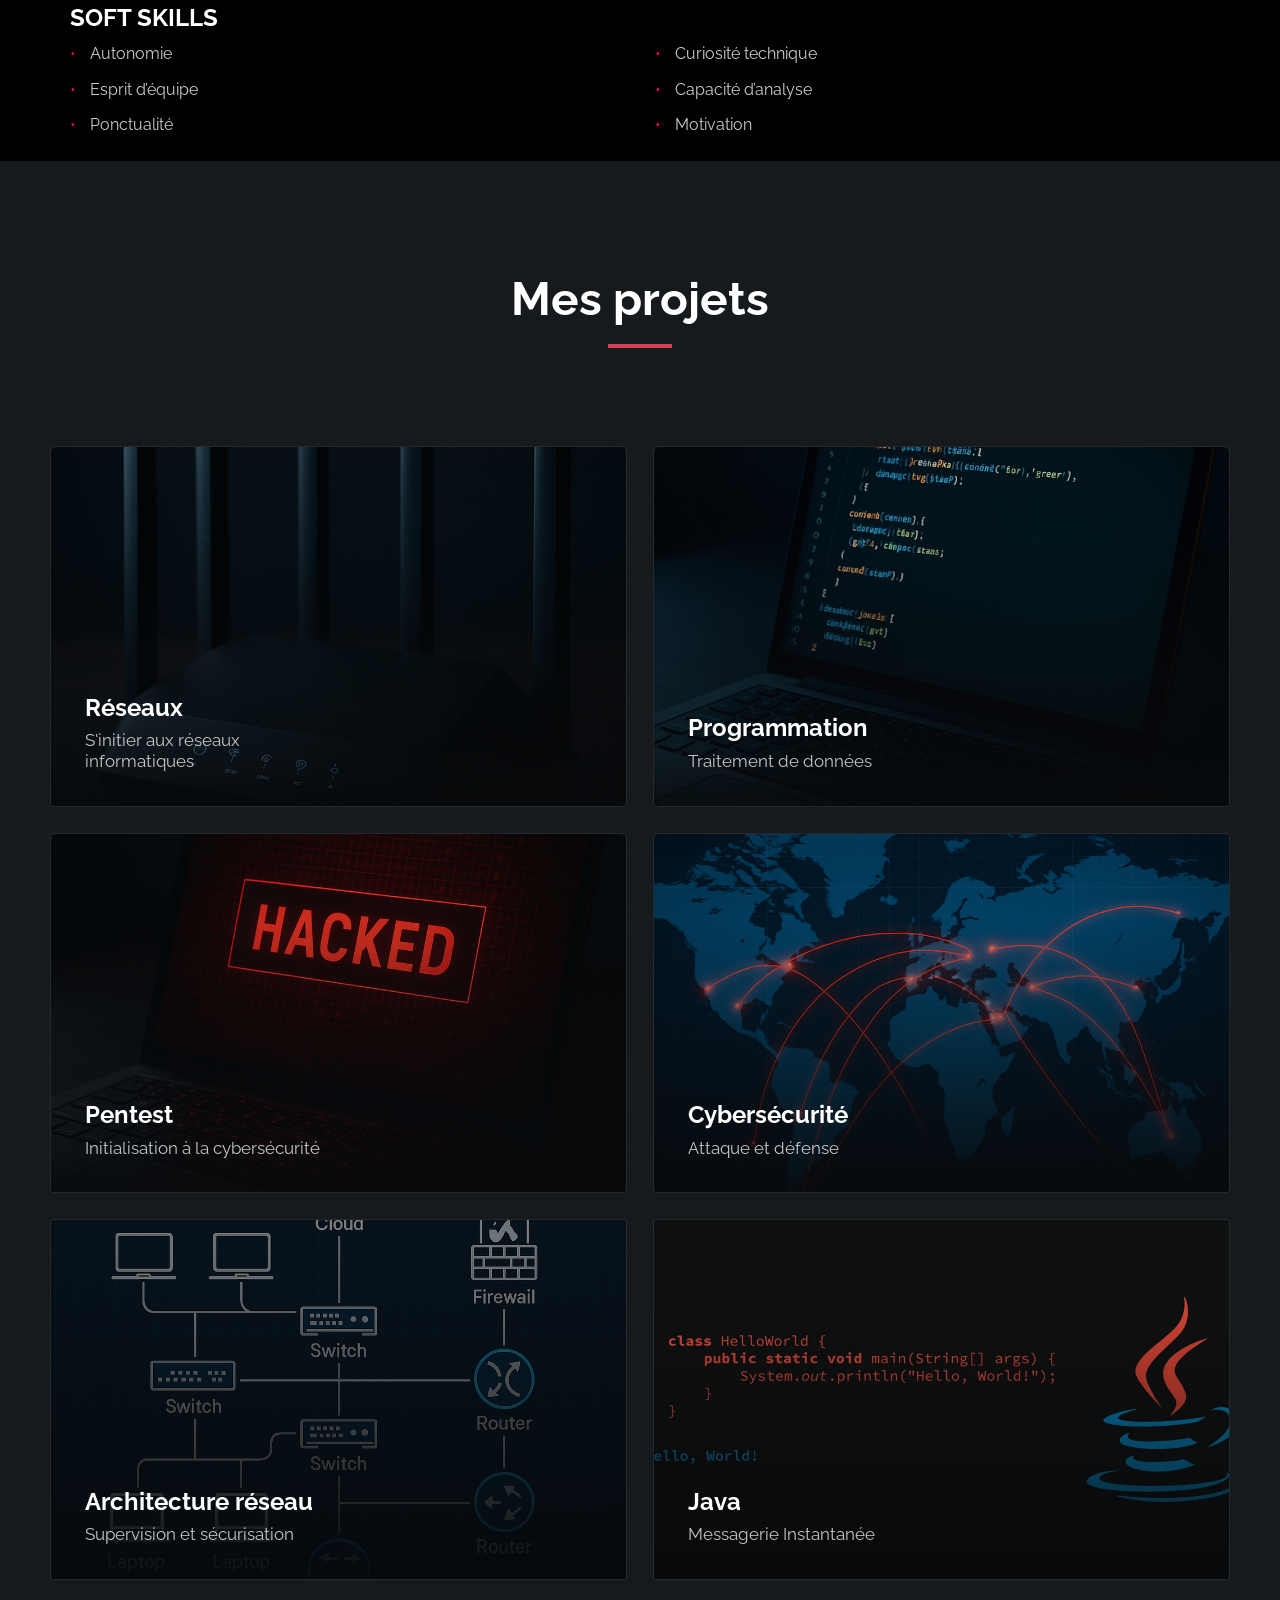
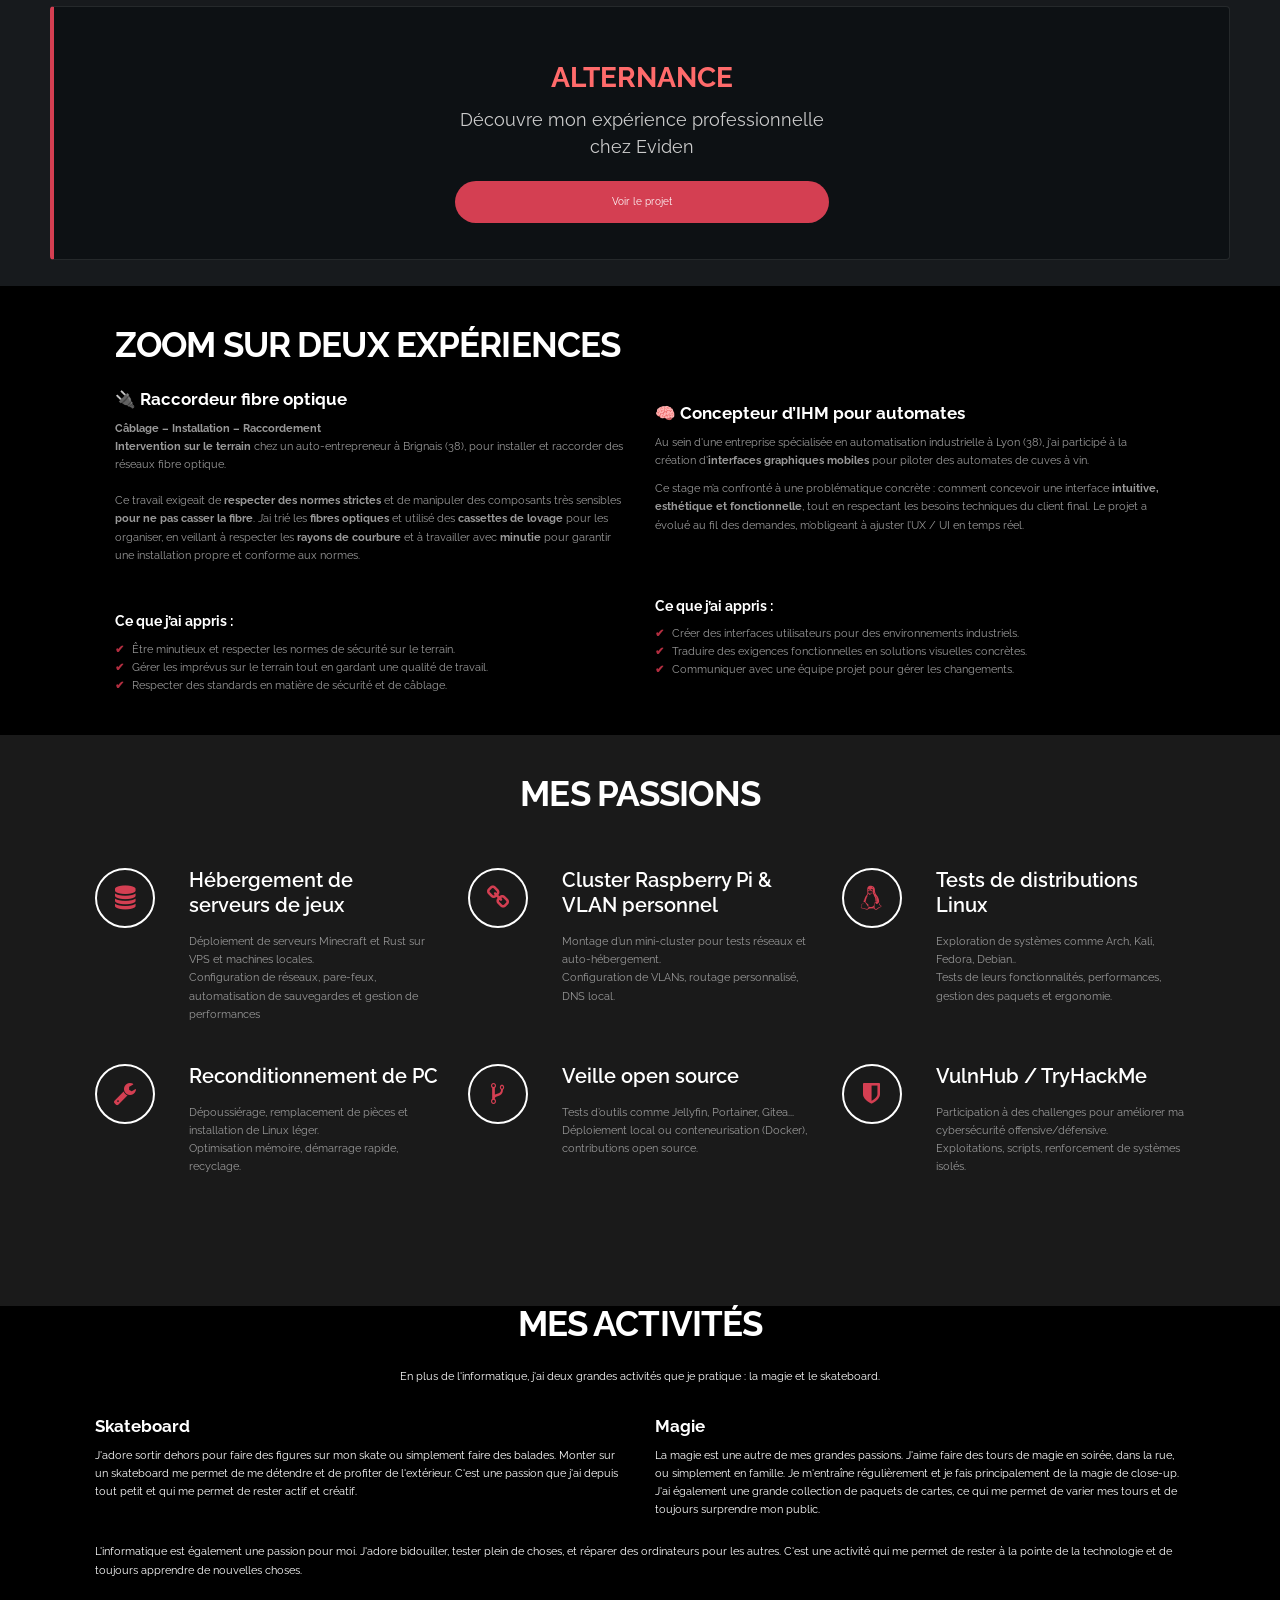
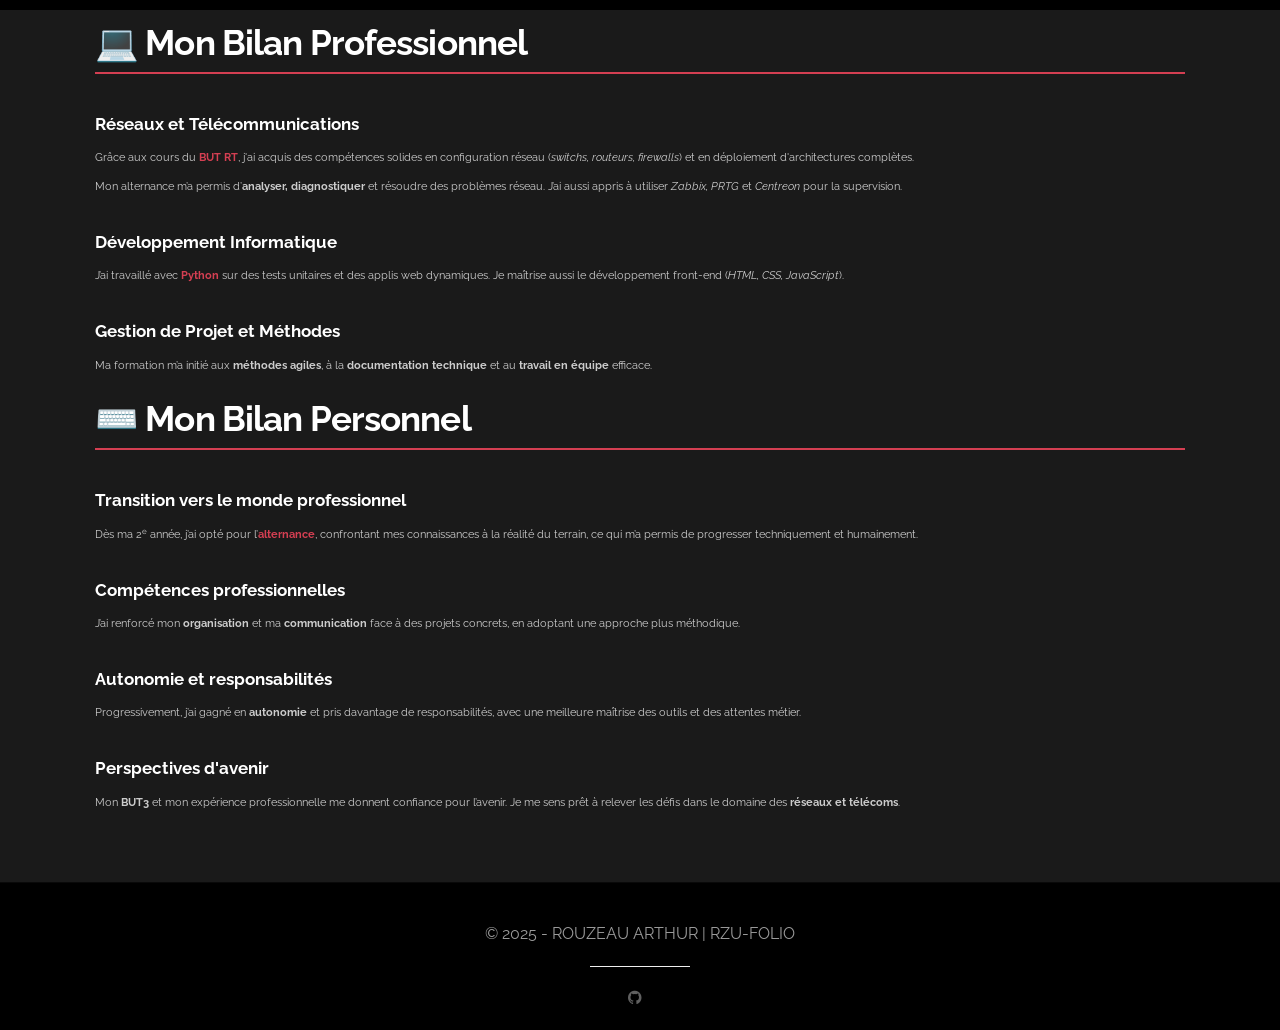
==== commit 2ed8564c: "Harmonise la typographie responsive de l accueil" ====
--- a/index.html
+++ b/index.html
@@ -43,6 +43,7 @@
 
     <link rel="stylesheet" href="assets/styles/index.css?v=2">
     <link rel="stylesheet" href="assets/styles/portfolio-refresh.css?v=6">
+    <link rel="stylesheet" href="assets/styles/home-responsive.css?v=1">
 </head>
 <body>
 
--- a/assets/styles/home-responsive.css
+++ b/assets/styles/home-responsive.css
@@ -0,0 +1,270 @@
+#zoom,
+#work,
+#passions,
+#bilan {
+  font-size: 1rem;
+}
+
+#zoom .container,
+#work .container,
+#passions .container,
+#bilan .container {
+  width: min(calc(100% - 48px), 1120px);
+}
+
+#zoom h2,
+#work h2,
+#passions h2,
+#bilan h2 {
+  font-size: clamp(2.35rem, 4.2vw, 3.5rem);
+  line-height: 1.08;
+  letter-spacing: -.025em;
+}
+
+#zoom h3,
+#work h3,
+#passions h3,
+#bilan h3 {
+  font-size: clamp(1.25rem, 2vw, 1.65rem);
+  line-height: 1.25;
+}
+
+#zoom h4,
+#work h4,
+#passions h4,
+#bilan h4 {
+  font-size: clamp(1.1rem, 1.7vw, 1.35rem);
+  line-height: 1.3;
+}
+
+#zoom p,
+#zoom li,
+#work p,
+#passions p,
+#bilan p {
+  font-size: clamp(1rem, 1.25vw, 1.1rem);
+  line-height: 1.65;
+}
+
+@media (max-width: 768px) {
+  #zoom,
+  #work,
+  #passions,
+  #bilan {
+    padding: 68px 0 !important;
+  }
+
+  #zoom .container,
+  #work .container,
+  #passions .container,
+  #bilan .container {
+    width: min(calc(100% - 32px), 620px);
+    padding-right: 0;
+    padding-left: 0;
+  }
+
+  #zoom h2,
+  #work h2,
+  #passions h2,
+  #bilan h2 {
+    margin: 0 auto 34px !important;
+    padding: 0;
+    max-width: 16ch;
+    font-size: clamp(2rem, 8vw, 2.55rem);
+    line-height: 1.08;
+    text-align: center;
+  }
+
+  #zoom h3,
+  #work h3,
+  #passions h3,
+  #bilan h3 {
+    margin-top: 0;
+    font-size: clamp(1.25rem, 5.4vw, 1.5rem);
+    line-height: 1.25;
+  }
+
+  #zoom h4,
+  #work h4,
+  #passions h4,
+  #bilan h4 {
+    font-size: clamp(1.15rem, 5vw, 1.35rem);
+    line-height: 1.3;
+  }
+
+  #zoom p,
+  #zoom li,
+  #work p,
+  #passions p,
+  #bilan p {
+    font-size: 1rem !important;
+    line-height: 1.65 !important;
+  }
+
+  #zoom .row > br {
+    display: none;
+  }
+
+  #zoom .row > [class*="col-"] {
+    width: 100%;
+    padding: 0;
+    margin-bottom: 52px;
+  }
+
+  #zoom .row > [class*="col-"]:last-of-type {
+    margin-bottom: 0;
+  }
+
+  #zoom h3 {
+    margin-bottom: 14px;
+    text-align: left;
+  }
+
+  #zoom h4 {
+    margin: 30px 0 14px;
+  }
+
+  #zoom ul {
+    display: grid;
+    gap: 7px;
+    margin: 0;
+  }
+
+  #work > .container + .container {
+    padding-top: 0;
+  }
+
+  #work .row {
+    display: grid;
+    gap: 34px;
+  }
+
+  #work .row > [class*="col-"] {
+    width: 100%;
+    padding: 0;
+  }
+
+  #work .media {
+    display: grid;
+    grid-template-columns: 72px minmax(0, 1fr);
+    gap: 20px;
+    align-items: start;
+    margin: 0;
+  }
+
+  #work .media-object {
+    display: block;
+    padding: 0;
+  }
+
+  #work .media .fa {
+    width: 72px;
+    height: 72px;
+    padding: 0;
+    display: grid;
+    place-items: center;
+    font-size: 1.7rem;
+  }
+
+  #work .media-body {
+    width: auto;
+  }
+
+  #work .media .media-heading {
+    margin: 0 0 10px;
+    padding: 0;
+    font-size: clamp(1.2rem, 5.3vw, 1.45rem);
+    text-align: left;
+  }
+
+  #work .media p {
+    margin: 0;
+    color: #aaa;
+  }
+
+  #passions {
+    padding-inline: 0 !important;
+  }
+
+  #passions .text-center > p {
+    max-width: 36ch;
+    margin-right: auto;
+    margin-left: auto;
+  }
+
+  #passions .row > [class*="col-"] {
+    width: 100%;
+    padding: 0;
+  }
+
+  #passions h3 {
+    margin: 30px 0 10px;
+    text-align: center;
+  }
+
+  #passions p {
+    margin-bottom: 20px;
+  }
+
+  #bilan .row,
+  #bilan .row > [class*="col-"] {
+    margin-right: 0 !important;
+    margin-left: 0 !important;
+    padding-right: 0;
+    padding-left: 0;
+  }
+
+  #bilan h2 {
+    max-width: none;
+    padding-bottom: 14px !important;
+    text-align: left;
+  }
+
+  #bilan h3 {
+    margin-bottom: 12px !important;
+  }
+}
+
+@media (max-width: 380px) {
+  #zoom,
+  #work,
+  #passions,
+  #bilan {
+    padding: 58px 0 !important;
+  }
+
+  #zoom .container,
+  #work .container,
+  #passions .container,
+  #bilan .container {
+    width: min(calc(100% - 24px), 620px);
+  }
+
+  #zoom h2,
+  #work h2,
+  #passions h2,
+  #bilan h2 {
+    font-size: clamp(1.85rem, 8.5vw, 2.15rem);
+  }
+
+  #zoom p,
+  #zoom li,
+  #work p,
+  #passions p,
+  #bilan p {
+    font-size: .97rem !important;
+  }
+
+  #work .media {
+    grid-template-columns: 62px minmax(0, 1fr);
+    gap: 16px;
+  }
+
+  #work .media .fa {
+    width: 62px;
+    height: 62px;
+    font-size: 1.45rem;
+  }
+}
+
+/* Copyright RZU Informatique */
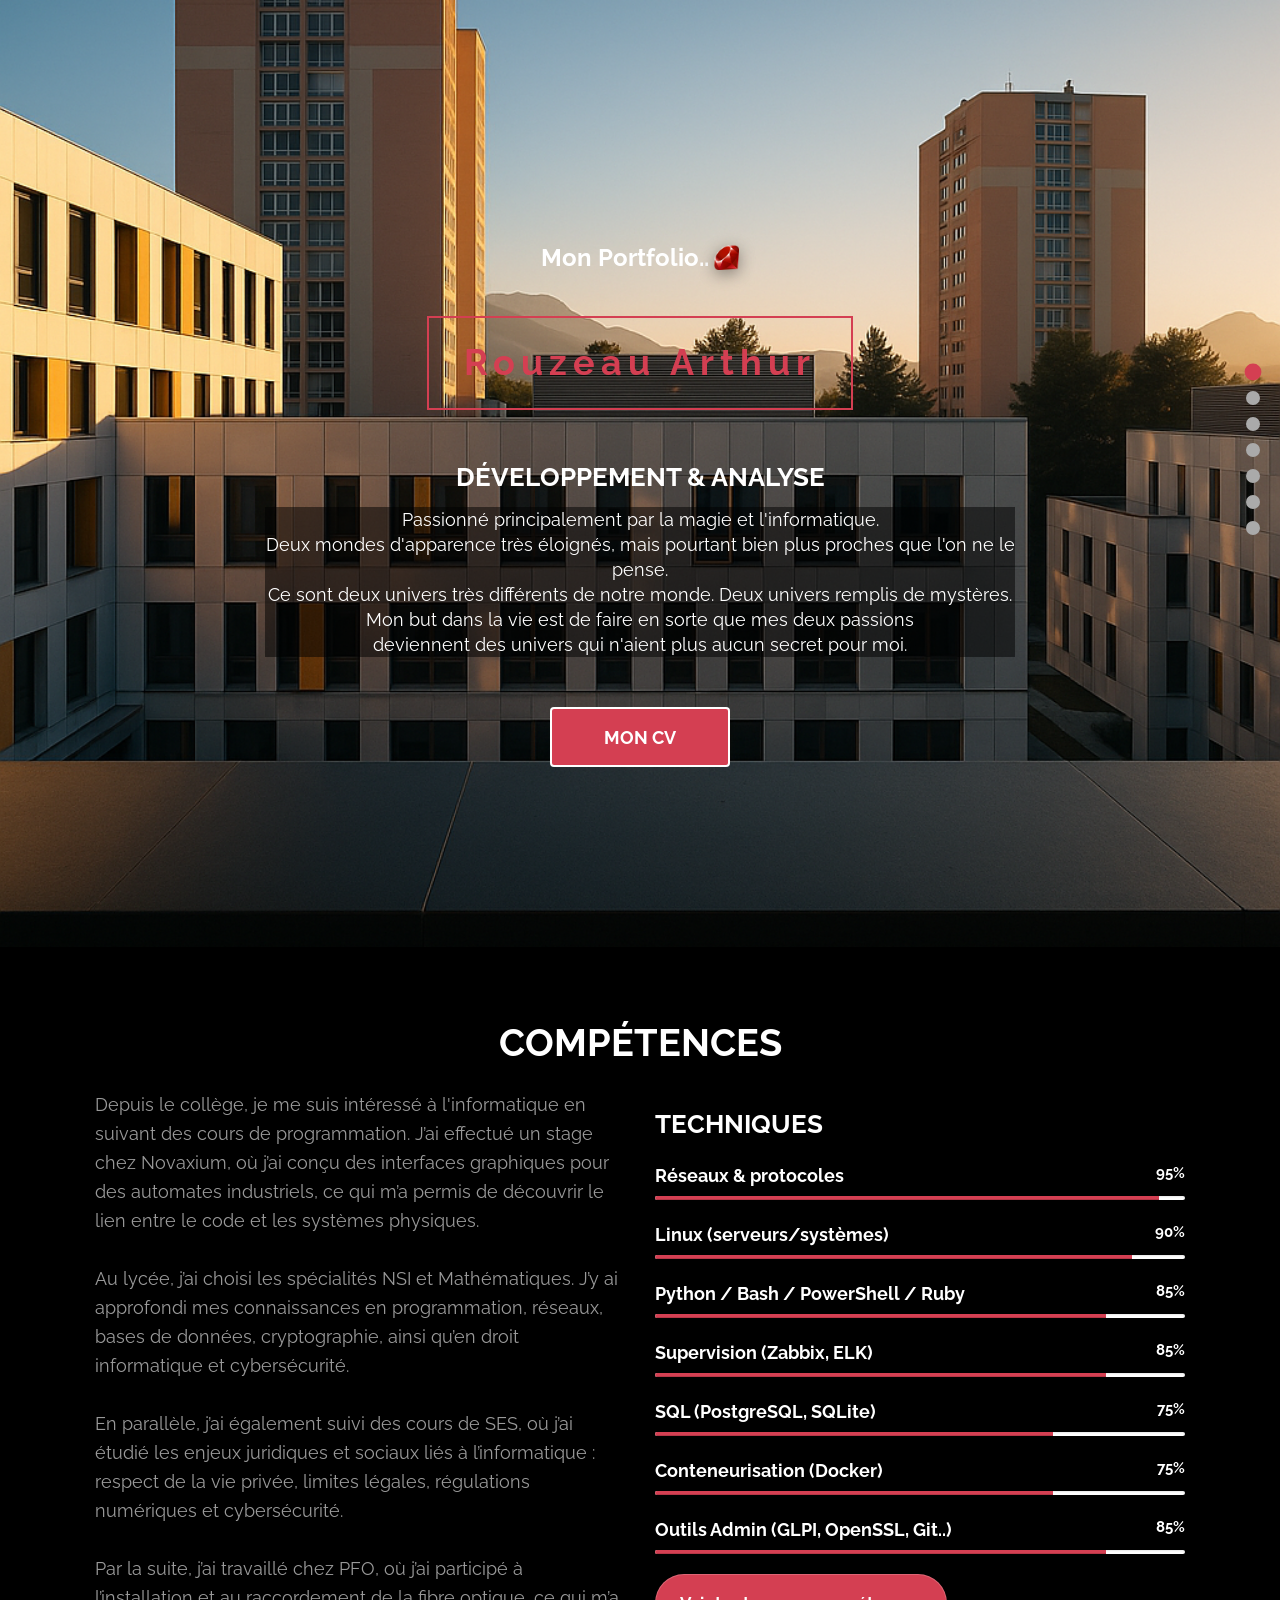
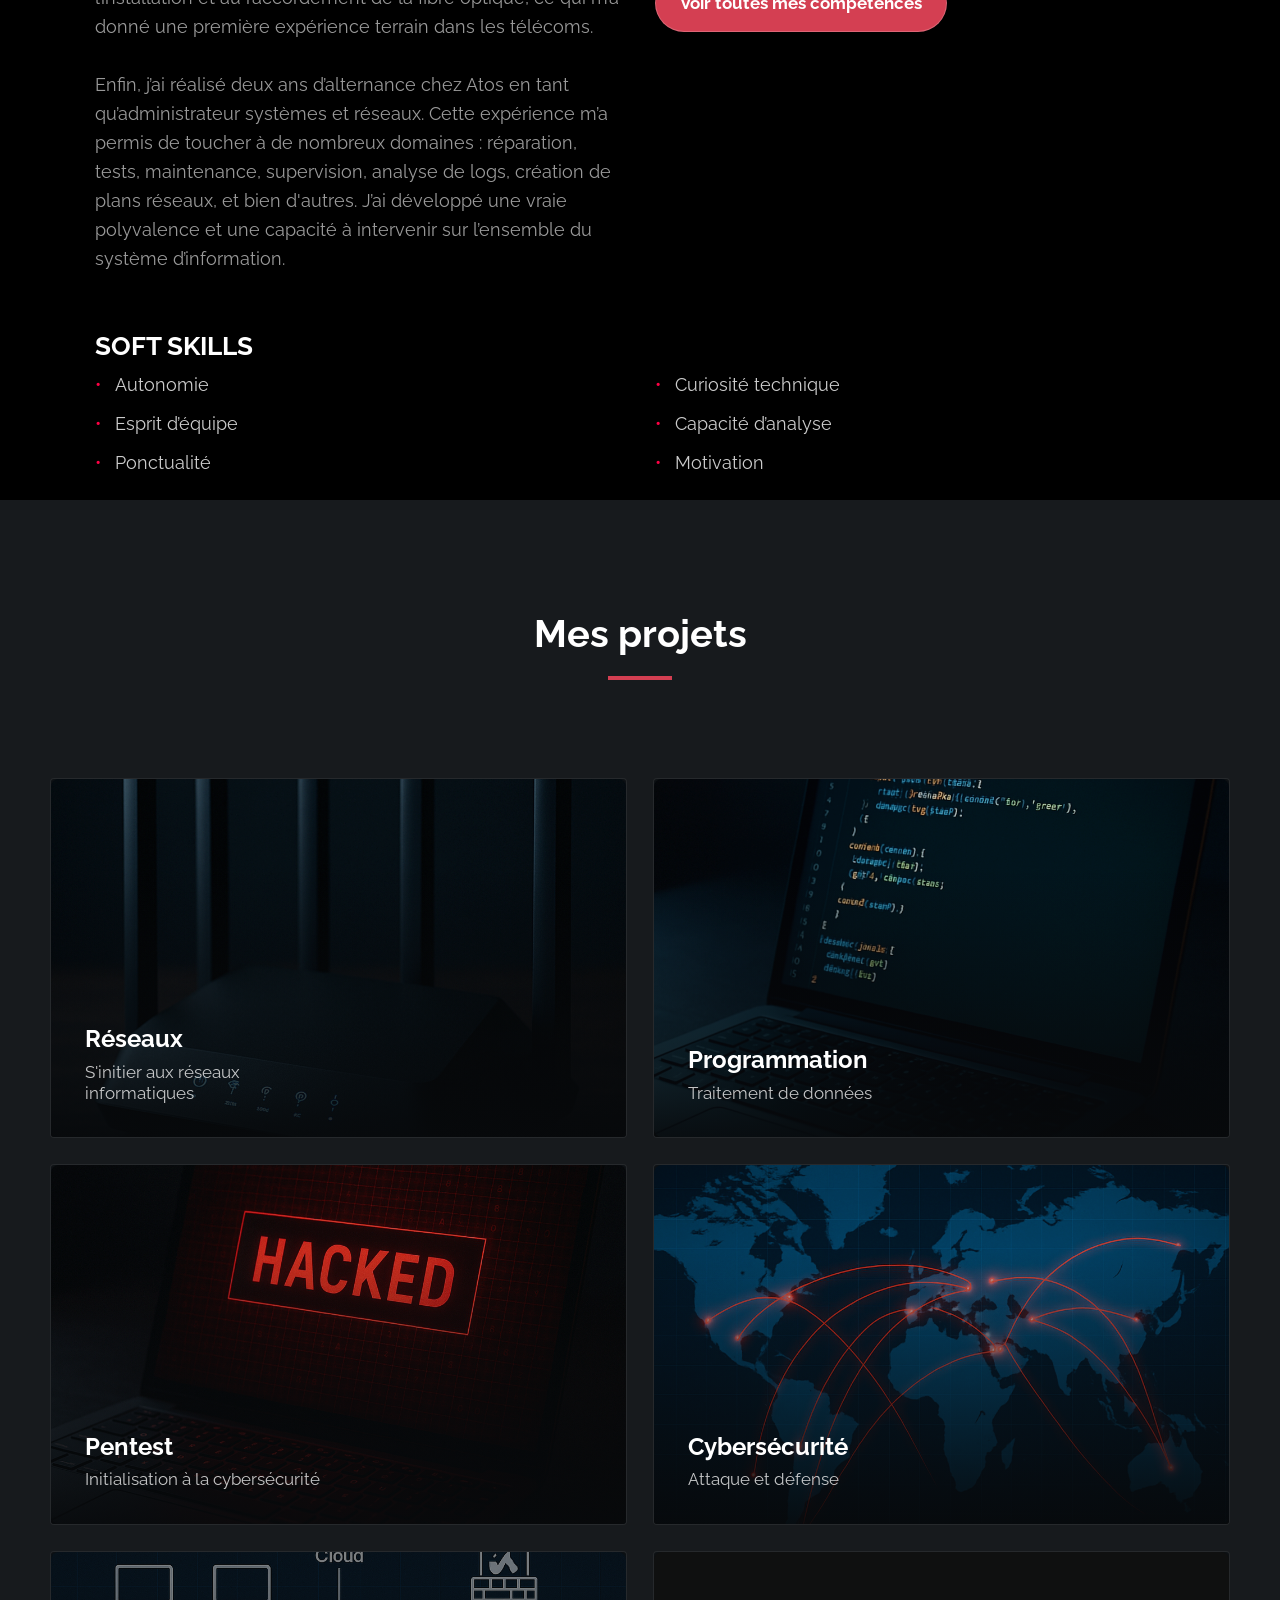
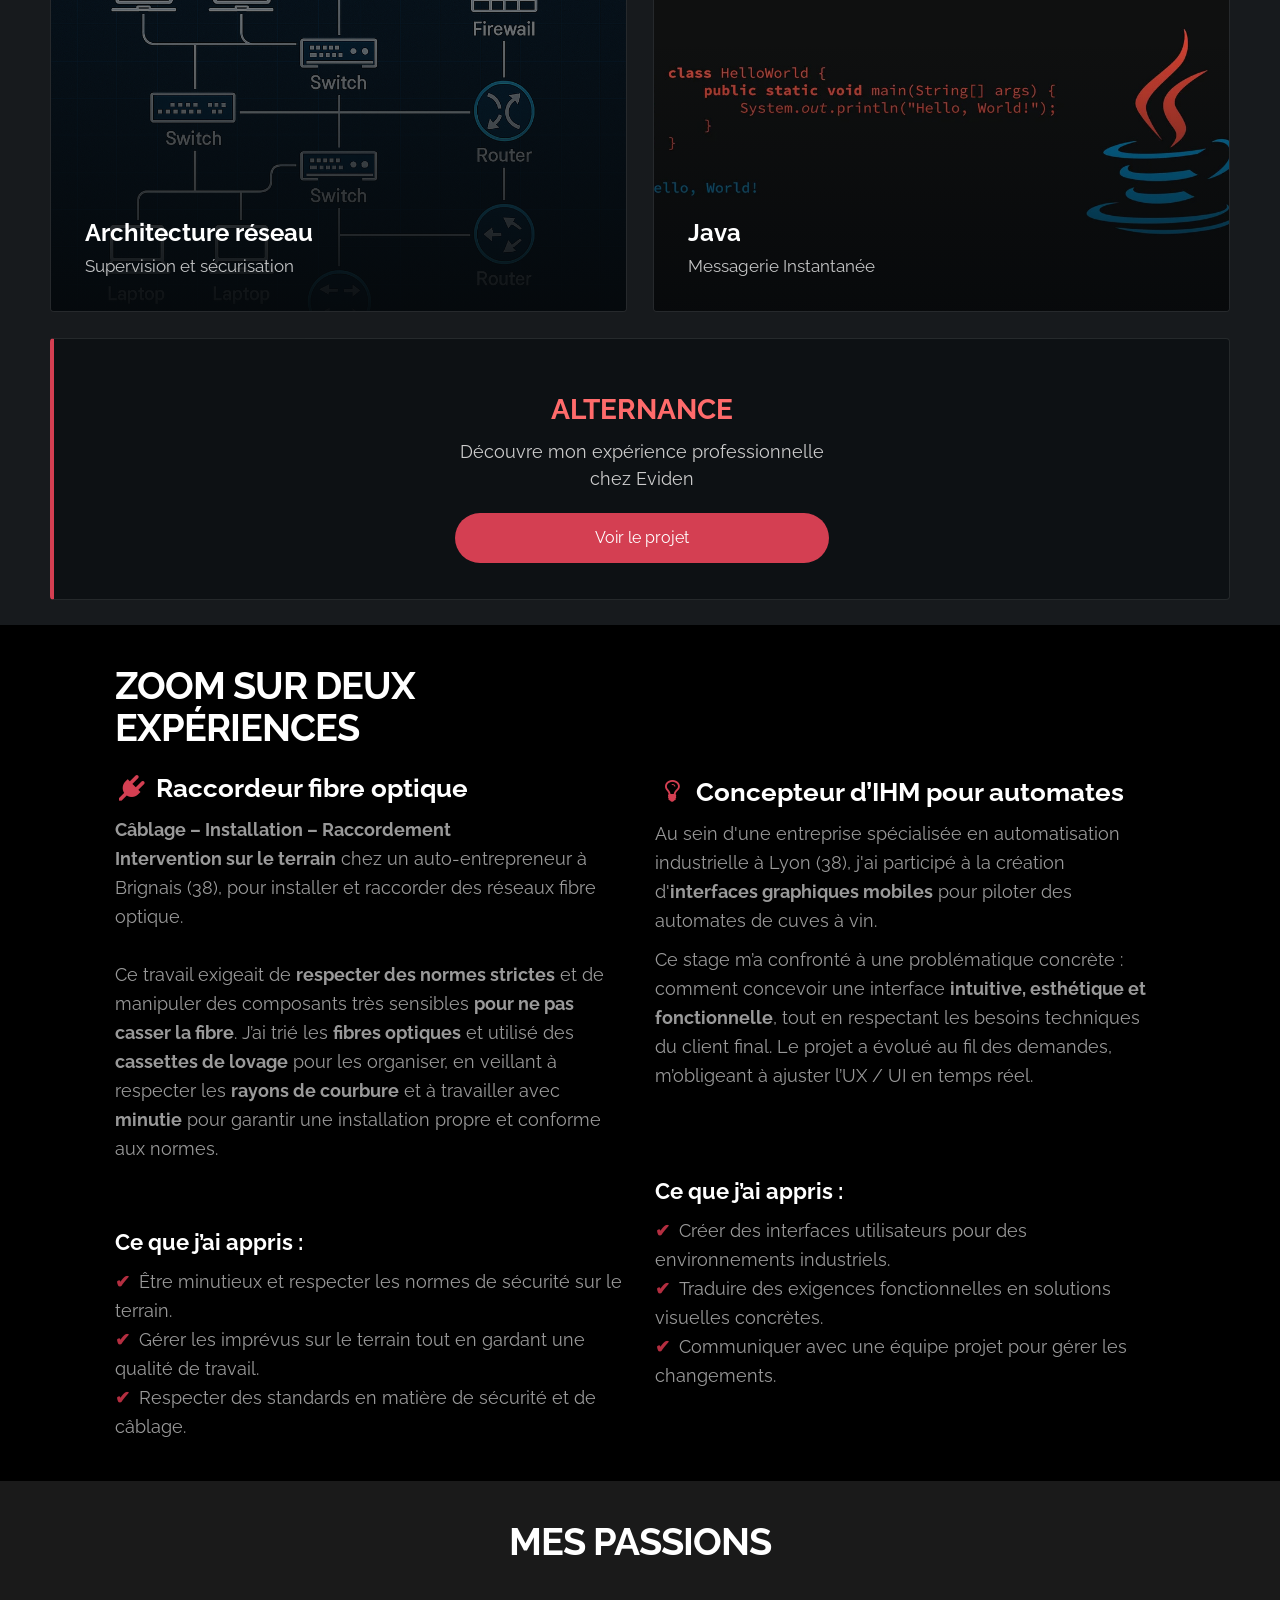
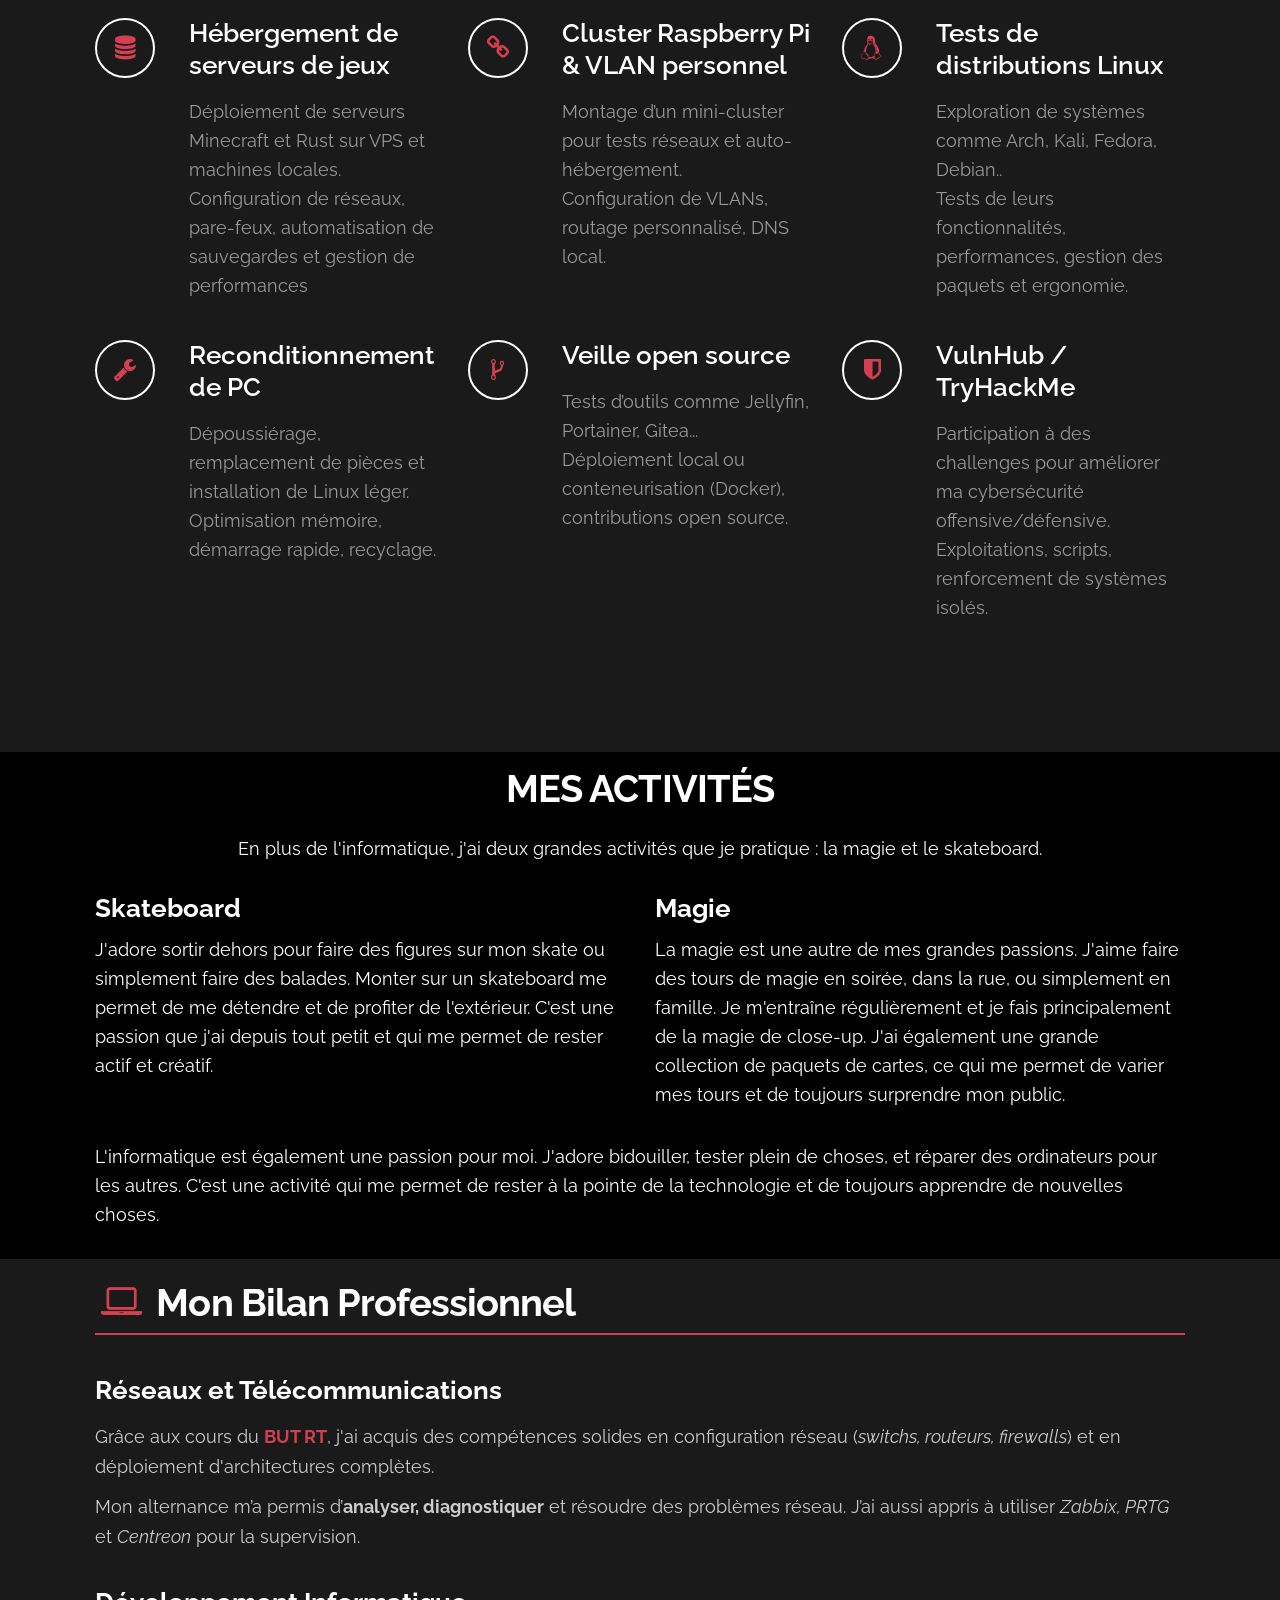
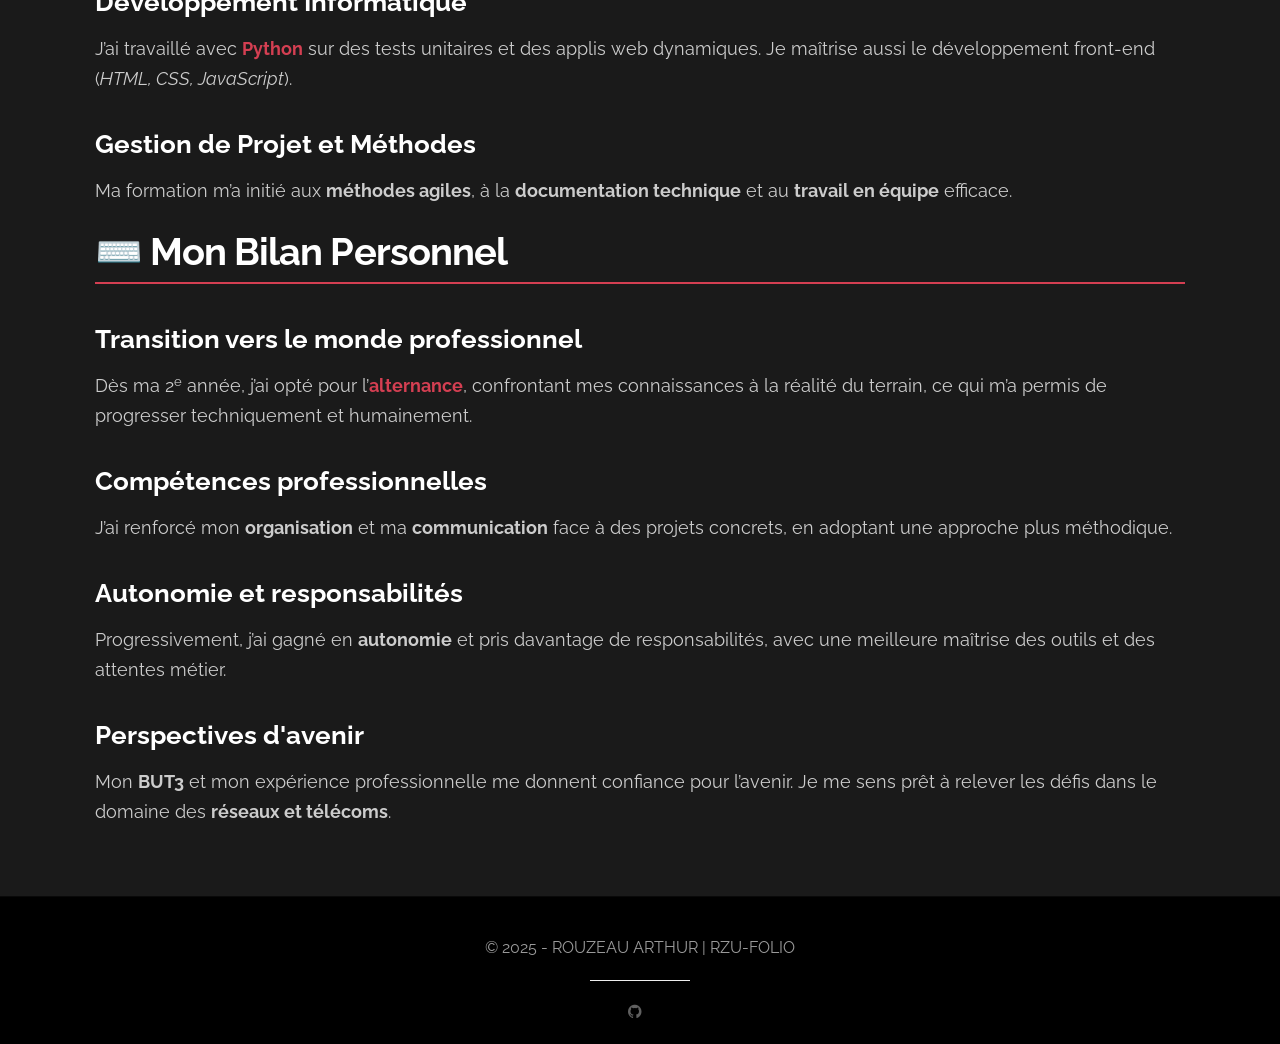
==== commit c542f2cd: "Refine responsive typography and interactions" ====
--- a/index.html
+++ b/index.html
@@ -1,4 +1,5 @@
 <!DOCTYPE html>
+<!-- University project website — original structure preserved and progressively maintained. -->
 <html lang="fr">
 <head>
     <meta charset="utf-8">
@@ -31,7 +32,7 @@
         }
     </script>
 
-    <link rel="stylesheet" href="assets/styles/root.css">
+    <link rel="stylesheet" href="assets/styles/root.css?v=6">
 
     <link rel="stylesheet" href="assets/styles/bootstrap.min.css">
 
@@ -39,11 +40,13 @@
 
     <link href="https://fonts.googleapis.com/css?family=Raleway:400,300,700,800" rel="stylesheet">
     <link rel="stylesheet" href="assets/styles/style.css">
-    <link rel="stylesheet" href="assets/styles/responsive.css">
+    <link rel="stylesheet" href="assets/styles/responsive.css?v=5">
 
     <link rel="stylesheet" href="assets/styles/index.css?v=2">
     <link rel="stylesheet" href="assets/styles/portfolio-refresh.css?v=6">
-    <link rel="stylesheet" href="assets/styles/home-responsive.css?v=1">
+    <link rel="stylesheet" href="assets/styles/home-responsive.css?v=10">
+    <link rel="stylesheet" href="assets/styles/font-size-home.css?v=4">
+    <link rel="stylesheet" href="assets/styles/font-size-menu.css?v=2">
 </head>
 <body>
 
@@ -64,13 +67,17 @@
                 <div class="row">
                     <div class="col-md-2"></div>
                     <div class="col-md-8 wow fadeIn" data-wow-delay="0.9s">
-                        <h3>Mon Portfolio..</h3>
+                        <h3 class="portfolio-typewriter" data-text="Mon Portfolio..">Mon Portfolio..</h3>
                         <h1>Rouzeau Arthur</h1>
 
                         <h3 class="rotate">RÉSEAUX & SYSTÈMES, DÉVELOPPEMENT & ANALYSE, CYBERSÉCURITÉ & RECHERCHE, SKATEBOARD & MAGIE</h3>
                         <h3 class="static-tt">RÉSEAUX & SYSTÈMES, DÉVELOPPEMENT & ANALYSE, CYBERSÉCURITÉ & RECHERCHE, SKATEBOARD & MAGIE</h3>
 
-                        <p style="color: white; background-color: rgba(0, 0, 0, 0.5);">Passionné principalement par la magie et l'informatique.
+                        <button class="hero-intro-toggle" type="button" aria-expanded="false" aria-controls="hero-intro-text">
+                            <span>Découvrir mon profil</span>
+                            <span class="hero-intro-toggle-icon" aria-hidden="true"></span>
+                        </button>
+                        <p id="hero-intro-text" class="hero-intro-text">Passionné principalement par la magie et l'informatique.
                         <br>Deux mondes d'apparence très éloignés, mais pourtant bien plus proches que l'on ne le pense.
                         <br>Ce sont deux univers très différents de notre monde. Deux univers remplis de mystères.
                         <br>Mon but dans la vie est de faire en sorte que mes deux passions
@@ -158,7 +165,7 @@
                 </div>
                 <div class="row">
                     <div class="col-md-6 col-xs-12">
-                        <a href="proj_net.html">
+                        <a id="card-proj-net" href="proj_net.html">
                             <div class="portfolio-thumb">
                                 <img src="assets/images/router.png" class="img-responsive" alt="portfolio img">
                                 <div class="portfolio-overlay">
@@ -169,7 +176,7 @@
                         </a>
                     </div>
                     <div class="col-md-6 col-xs-12">
-                        <a href="proj_prog.html">
+                        <a id="card-proj-prog" href="proj_prog.html">
                             <div class="portfolio-thumb">
                                 <img src="assets/images/prog.png" class="img-responsive" alt="portfolio img">
                                 <div class="portfolio-overlay">
@@ -182,7 +189,7 @@
                 </div>
                 <div class="row">
                     <div class="col-md-6 col-xs-12">
-                        <a href="proj_init.html">
+                        <a id="card-proj-init" href="proj_init.html">
                             <div class="portfolio-thumb">
                                 <img src="assets/images/hacked.png" class="img-responsive" alt="portfolio img">
                                 <div class="portfolio-overlay">
@@ -193,7 +200,7 @@
                         </a>
                     </div>
                     <div class="col-md-6 col-xs-12">
-                        <a href="proj_cyber.html">
+                        <a id="card-proj-cyber" href="proj_cyber.html">
                             <div class="portfolio-thumb">
                                 <img src="assets/images/world.png" class="img-responsive" alt="portfolio img">
                                 <div class="portfolio-overlay">
@@ -206,7 +213,7 @@
                 </div>
                 <div class="row">
                     <div class="col-md-6 col-xs-12">
-                        <a href="proj_arch.html">
+                        <a id="card-proj-arch" href="proj_arch.html">
                             <div class="portfolio-thumb">
                                 <img src="assets/images/arch.png" class="img-responsive" alt="portfolio img">
                                 <div class="portfolio-overlay">
@@ -217,7 +224,7 @@
                         </a>
                     </div>
                     <div class="col-md-6 col-xs-12">
-                        <a href="proj_java.html">
+                        <a id="card-proj-java" href="proj_java.html">
                             <div class="portfolio-thumb">
                                 <img src="assets/images/java.png" class="img-responsive" alt="portfolio img">
                                 <div class="portfolio-overlay">
@@ -231,7 +238,7 @@
                 </div>
                 <div class="row">
                     <div class="col-md-12 col-xs-12">
-                        <a href="proj_alt.html" style="text-decoration: none;">
+                        <a id="card-proj-alt" href="proj_alt.html" style="text-decoration: none;">
                             <div class="portfolio-thumb portfolio-alt-card">
                                 <h3>ALTERNANCE</h3>
                                 <p>
@@ -251,7 +258,7 @@
 
             <div class="col-md-6 col-xs-12 wow fadeInLeft" data-wow-delay="0.9s">
                 <h2 style="margin-top: 0.1px;">ZOOM SUR DEUX EXPÉRIENCES</h2>
-                <h3>🔌 Raccordeur fibre optique</h3>
+                <h3><i class="fa fa-plug heading-icon" aria-hidden="true"></i>Raccordeur fibre optique</h3>
                 <p>
                 <strong>Câblage – Installation – Raccordement</strong><br>
                 <strong>Intervention sur le terrain</strong> chez un auto-entrepreneur à Brignais (38), pour installer et raccorder
@@ -273,7 +280,7 @@
             <br/><br/><br/><br/>
 
             <div class="col-md-6 col-xs-12 wow fadeInRight" data-wow-delay="0.9s">
-                <h3>🧠 Concepteur d’IHM pour automates</h3>
+                <h3><i class="fa fa-lightbulb-o heading-icon" aria-hidden="true"></i>Concepteur d’IHM pour automates</h3>
                 <p>
                 Au sein d'une entreprise spécialisée en automatisation industrielle à Lyon (38), j'ai participé à la création
                 d'<strong>interfaces graphiques mobiles</strong> pour piloter des automates de cuves à vin.
@@ -449,7 +456,7 @@
             <div class="row">
             <div class="col-md-12 wow fadeInUp" data-wow-delay="0.5s">
                 <br/>
-                <h2 style="color: #ffffff; border-bottom: 2px solid #D43F52; padding-bottom: 10px; margin-bottom: 40px;">💻 Mon Bilan Professionnel</h2>
+                <h2 style="color: #ffffff; border-bottom: 2px solid #D43F52; padding-bottom: 10px; margin-bottom: 40px;"><i class="fa fa-laptop heading-icon" aria-hidden="true"></i>Mon Bilan Professionnel</h2>
 
                 <div style="margin-bottom: 35px;">
                 <h3 style="color: #ffffff; margin-bottom: 15px;">Réseaux et Télécommunications</h3>
@@ -528,17 +535,17 @@
         </footer>
     </div>
 
-    <script src="assets/scripts/custom.js"></script>
-
-    <script src="assets/scripts/observerTemplate.js"></script>
-    <script src="assets/scripts/aboutAnimation.core.js"></script>
-    <script src="assets/scripts/aboutAnimation.extra.js"></script>
-
-    <script src="assets/scripts/homeAnimation.js"></script>
+    <script src="assets/scripts/custom.js?v=2"></script>
+
+    <script src="assets/scripts/observerTemplate.js?v=2"></script>
+    <script src="assets/scripts/aboutAnimation.core.js?v=2"></script>
+    <script src="assets/scripts/aboutAnimation.extra.js?v=2"></script>
+
+    <script src="assets/scripts/homeAnimation.js?v=3"></script>
     <script src="assets/scripts/navigation.js?v=2"></script>
 
-    <script src="assets/scripts/workAnimation.js"></script>
-    <script src="assets/scripts/zoomAnimation.js"></script>
+    <script src="assets/scripts/workAnimation.js?v=2"></script>
+    <script src="assets/scripts/zoomAnimation.js?v=2"></script>
     <script src="assets/scripts/abbr-script.js"></script>
 
 </body>
--- a/assets/styles/root.css
+++ b/assets/styles/root.css
@@ -1,3 +1,6 @@
+/* University project website — original styles preserved and progressively maintained. */
+html { -webkit-tap-highlight-color: transparent; }
+
 :root {
     --color-black: #000000;
     --color-project-bg: #121212;
@@ -11,6 +14,24 @@
     --color-accent-hover: #b92f43;
     --color-accent-light: #ff5f7f;
     --color-java-accent: #FF6B6B;
+    --font-home-body: 1.1rem;
+    --font-home-body-mobile: 1.05rem;
+    --font-home-body-mini: 1rem;
+    --font-project-body: 1rem;
+    --font-project-body-mobile: .95rem;
+    --font-project-body-mini: .9rem;
+    --font-home-section-title: clamp(2rem, 3vw, 2.75rem);
+    --font-home-section-title-mobile: clamp(1.95rem, 7.2vw, 2.45rem);
+    --font-home-subtitle: clamp(1.25rem, 2vw, 1.65rem);
+    --font-home-subtitle-mobile: clamp(1.18rem, 4.8vw, 1.42rem);
+    --font-home-minor-title: clamp(1.1rem, 1.7vw, 1.35rem);
+    --font-home-minor-title-mobile: clamp(1.08rem, 4.3vw, 1.28rem);
+    --font-project-title: clamp(2.35rem, 4.6vw, 3.75rem);
+    --font-project-heading: clamp(1.45rem, 2.2vw, 1.85rem);
+    --font-project-subtitle: clamp(1.15rem, 1.7vw, 1.4rem);
+    --font-project-title-mobile: clamp(1.9rem, 8vw, 2.3rem);
+    --font-project-heading-mobile: clamp(1.32rem, 5.7vw, 1.55rem);
+    --font-project-subtitle-mobile: clamp(1.12rem, 4.9vw, 1.32rem);
 }
 
 /* Copyright RZU Informatique */
--- a/assets/styles/style.css
+++ b/assets/styles/style.css
@@ -1,3 +1,4 @@
+/* University project website — original styles preserved and progressively maintained. */
 html, body {
     height: auto !important;
     overflow-x: hidden !important;
--- a/assets/styles/responsive.css
+++ b/assets/styles/responsive.css
@@ -1,3 +1,4 @@
+/* University project website — original styles preserved and progressively maintained. */
 @media (hover:none) and (pointer:coarse){#home h1,h2{color:var(--color-white)}#home h1,h2,h3{text-align:center}#home h1{font-size:2em;letter-spacing:4px;background:rgba(212,63,82,.1);padding:20px 30px;margin:20px auto;border-radius:12px;border:2px solid var(--color-accent);text-shadow:0 0 4px rgba(0,0,0,.6)}h2{font-size:1.6em;background-color:rgba(255,255,255,.05);padding:10px 15px;border-radius:8px;margin-top:30px}h3{font-size:1.3em;font-weight:700;color:#f0f0f0;margin-top:20px}section{padding-top:50px;padding-bottom:50px}#home .btn{font-size:1.1em;height:50px;width:160px;padding-top:12px}.rotate{display:none!important}.static-tt{display:block;font-size:1em;color:var(--color-white);background-color:rgba(0,0,0,.4);padding:12px 18px;margin:30px auto 20px;text-align:center;border-left:4px solid var(--color-accent);border-right:4px solid var(--color-accent);border-radius:8px;max-width:90%;box-shadow:0 0 10px rgba(212,63,82,.3);letter-spacing:1px}#home{background-attachment:scroll!important}.portfolio-thumb .portfolio-overlay{opacity:.9!important;transform:none!important;pointer-events:auto!important;display:flex!important;align-items:center!important;justify-content:center!important;padding:10px;position:absolute;top:0;left:0;right:0;bottom:0;width:100%;height:100%;box-sizing:border-box;border-radius:8px}.portfolio-thumb .portfolio-overlay h4,.portfolio-thumb .portfolio-overlay h5{color:var(--color-white);text-align:center;margin:6px 0;padding:4px;line-height:1.3}}#home{background-size:cover;background-position:center;background-repeat:no-repeat;background-attachment:fixed;will-change:transform;transform:translateZ(0)}@media (hover:none) and (pointer:coarse),screen and (max-width:768px){.portfolio-thumb .portfolio-overlay{opacity:.9!important;transform:none!important;pointer-events:auto!important;display:flex!important;align-items:center!important;justify-content:center!important;padding:10px;position:absolute;top:0;left:0;right:0;bottom:0;width:100%;height:100%;box-sizing:border-box;border-radius:8px}.portfolio-thumb .portfolio-overlay h4,.portfolio-thumb .portfolio-overlay h5{color:var(--color-white);text-align:center;margin:6px 0;padding:4px;line-height:1.3}}
 
 @media (max-width: 992px) {
@@ -160,12 +161,14 @@
     white-space: nowrap;
   }
 
-  .static-tt {
-    display: block;
-  }
-
-  .rotate {
-    display: none;
+  #home .static-tt { display: none !important; }
+
+  #home .rotate {
+    display: block !important;
+    min-height: 1.45em;
+    margin: 22px auto 18px;
+    font-size: clamp(1.25rem, 5.6vw, 1.55rem) !important;
+    line-height: 1.35;
   }
 
   .nav-indicators {
@@ -189,12 +192,27 @@
 
   .soft-skills ul {
     display: grid;
-    grid-template-columns: 1fr;
-    gap: 8px;
+    grid-template-columns: repeat(2, minmax(0, 1fr));
+    gap: 12px;
+    width: min(100%, 560px);
+    margin: 0 auto;
+    padding: 0;
   }
 
   .soft-skills ul li {
-    flex: none;
+    display: flex;
+    align-items: center;
+    justify-content: center;
+    min-height: 58px;
+    padding: 12px 14px;
+    border: 1px solid rgba(212, 63, 82, .38);
+    border-radius: 12px;
+    background: rgba(212, 63, 82, .08);
+    text-align: center;
+  }
+
+  .soft-skills ul li::before {
+    display: none;
   }
 
   #zoom ul,
@@ -206,7 +224,7 @@
 
 @media (max-width: 560px) {
   body {
-    font-size: 15px;
+    font-size: 16px;
   }
 
   .container {
@@ -239,6 +257,15 @@
   .portfolio-thumb .portfolio-overlay h5 {
     font-size: 0.95rem;
   }
+}
+
+@media (max-width: 380px) {
+  .soft-skills ul {
+    grid-template-columns: 1fr;
+    gap: 10px;
+  }
+
+  .soft-skills ul li { min-height: 52px; }
 }
 
 @media (hover: none) and (pointer: coarse) {
--- a/assets/styles/index.css
+++ b/assets/styles/index.css
@@ -1,3 +1,4 @@
+/* University project website — original styles preserved and progressively maintained. */
 
         .section {
             padding-top: 40px;
--- a/assets/styles/portfolio-refresh.css
+++ b/assets/styles/portfolio-refresh.css
@@ -1,3 +1,4 @@
+/* University project website — original styles preserved and progressively maintained. */
 html.restoring-scroll body {
   visibility: hidden;
 }
@@ -226,3 +227,11 @@
 }
 
 /* Copyright RZU Informatique */
+.heading-icon {
+  display: inline-block;
+  width: 1.35em;
+  margin-right: 0.25em;
+  color: #d43f52;
+  text-align: center;
+  vertical-align: 0.02em;
+}
--- a/assets/styles/home-responsive.css
+++ b/assets/styles/home-responsive.css
@@ -1,12 +1,14 @@
+/* University project website — original styles preserved and progressively maintained. */
 #zoom,
 #work,
+#about,
 #passions,
 #bilan {
-  font-size: 1rem;
 }
 
 #zoom .container,
 #work .container,
+#about .container,
 #passions .container,
 #bilan .container {
   width: min(calc(100% - 48px), 1120px);
@@ -16,7 +18,6 @@
 #work h2,
 #passions h2,
 #bilan h2 {
-  font-size: clamp(2.35rem, 4.2vw, 3.5rem);
   line-height: 1.08;
   letter-spacing: -.025em;
 }
@@ -25,7 +26,6 @@
 #work h3,
 #passions h3,
 #bilan h3 {
-  font-size: clamp(1.25rem, 2vw, 1.65rem);
   line-height: 1.25;
 }
 
@@ -33,22 +33,171 @@
 #work h4,
 #passions h4,
 #bilan h4 {
-  font-size: clamp(1.1rem, 1.7vw, 1.35rem);
   line-height: 1.3;
 }
 
 #zoom p,
 #zoom li,
 #work p,
+#about p,
+#about li,
+#about span,
 #passions p,
 #bilan p {
-  font-size: clamp(1rem, 1.25vw, 1.1rem);
   line-height: 1.65;
 }
 
+.portfolio-typewriter {
+  display: flex;
+  align-items: center;
+  justify-content: center;
+  min-height: 1.5em;
+}
+
+.portfolio-typewriter-text { white-space: pre; }
+
+#home .rotate {
+  min-height: 1.45em;
+  line-height: 1.35;
+}
+
+.hero-intro-text {
+  color: var(--color-white);
+  background: rgba(0, 0, 0, .5);
+}
+
+.hero-intro-toggle { display: none; }
+
+@media (max-width: 900px), (max-height: 720px) {
+  .hero-intro-toggle.is-ready {
+    display: inline-flex;
+    min-height: 46px;
+    align-items: center;
+    justify-content: center;
+    gap: 12px;
+    margin: 20px auto 16px;
+    padding: 11px 18px;
+    border: 1px solid rgba(255, 255, 255, .5);
+    border-radius: 999px;
+    color: var(--color-white);
+    background: rgba(10, 10, 12, .58);
+    box-shadow: 0 10px 28px rgba(0, 0, 0, .22);
+    font: inherit;
+    font-size: .95rem;
+    font-weight: 700;
+    cursor: pointer;
+    backdrop-filter: blur(8px);
+  }
+
+  .hero-intro-toggle-icon {
+    position: relative;
+    width: 18px;
+    height: 18px;
+    flex: 0 0 18px;
+    border: 1px solid rgba(255, 255, 255, .55);
+    border-radius: 50%;
+    transition: transform .35s ease, background-color .35s ease;
+  }
+
+  .hero-intro-toggle-icon::before,
+  .hero-intro-toggle-icon::after {
+    content: "";
+    position: absolute;
+    top: 50%;
+    left: 50%;
+    width: 8px;
+    height: 1px;
+    background: currentColor;
+    transform: translate(-50%, -50%);
+  }
+
+  .hero-intro-toggle-icon::after { transform: translate(-50%, -50%) rotate(90deg); }
+
+  .hero-intro-toggle[aria-expanded="true"] .hero-intro-toggle-icon {
+    background: var(--color-accent);
+    transform: rotate(45deg);
+  }
+
+  #home .hero-intro-text.is-collapsible {
+    max-height: 0;
+    margin-top: 0;
+    margin-bottom: 0;
+    padding-top: 0;
+    padding-bottom: 0;
+    overflow: hidden;
+    opacity: 0;
+    background: transparent;
+    transform: translateY(-10px);
+    transition: max-height .6s ease, margin .4s ease, padding .4s ease, opacity .35s ease, transform .45s ease, background-color .4s ease;
+  }
+
+  #home .hero-intro-text.is-open {
+    max-height: 520px;
+    margin-top: 0;
+    margin-bottom: 20px;
+    padding-top: 16px;
+    padding-bottom: 16px;
+    opacity: 1;
+    background: rgba(0, 0, 0, .5);
+    transform: translateY(0);
+  }
+}
+
+.portfolio-ruby-cursor {
+  width: 1.05em;
+  height: 1.05em;
+  margin-left: .18em;
+  object-fit: contain;
+  transform-origin: 50% 70%;
+  filter: drop-shadow(0 4px 8px rgba(0, 0, 0, .4));
+}
+
+.portfolio-ruby-cursor.is-typing { animation: ruby-cursor-pulse .42s ease-in-out; }
+.portfolio-ruby-cursor.is-launching { animation: ruby-cursor-launch .85s cubic-bezier(.2, .75, .3, 1) forwards; }
+
+@keyframes ruby-cursor-pulse {
+  50% { transform: translateY(-.13em) rotate(9deg) scale(1.08); }
+}
+
+@keyframes ruby-cursor-launch {
+  0% { opacity: 1; transform: translate(0, 0) rotate(0) scale(1); }
+  45% { opacity: 1; transform: translate(.32em, -.8em) rotate(150deg) scale(1.2); }
+  100% { opacity: 0; transform: translate(1.2em, .55em) rotate(420deg) scale(.2); }
+}
+
+@media (prefers-reduced-motion: reduce) {
+  .portfolio-ruby-cursor { animation: none !important; }
+}
+
 @media (max-width: 768px) {
+  .soft-skills ul {
+    width: min(100%, 520px);
+    display: grid;
+    grid-template-columns: repeat(2, minmax(0, 1fr));
+    gap: 8px 22px;
+    margin-inline: auto;
+  }
+
+  .soft-skills ul li {
+    min-height: 0;
+    justify-content: flex-start;
+    padding: 10px 6px 10px 20px;
+    border: 0;
+    border-bottom: 1px solid rgba(212, 63, 82, .2);
+    border-radius: 0;
+    background: transparent;
+    text-align: left;
+  }
+
+  .soft-skills ul li::before {
+    display: block;
+    top: 50%;
+    transform: translateY(-50%);
+  }
+
   #zoom,
   #work,
+  #about,
   #passions,
   #bilan {
     padding: 68px 0 !important;
@@ -56,6 +205,7 @@
 
   #zoom .container,
   #work .container,
+  #about .container,
   #passions .container,
   #bilan .container {
     width: min(calc(100% - 32px), 620px);
@@ -70,7 +220,6 @@
     margin: 0 auto 34px !important;
     padding: 0;
     max-width: 16ch;
-    font-size: clamp(2rem, 8vw, 2.55rem);
     line-height: 1.08;
     text-align: center;
   }
@@ -80,7 +229,6 @@
   #passions h3,
   #bilan h3 {
     margin-top: 0;
-    font-size: clamp(1.25rem, 5.4vw, 1.5rem);
     line-height: 1.25;
   }
 
@@ -88,17 +236,19 @@
   #work h4,
   #passions h4,
   #bilan h4 {
-    font-size: clamp(1.15rem, 5vw, 1.35rem);
     line-height: 1.3;
   }
 
   #zoom p,
   #zoom li,
   #work p,
+  #about p,
+  #about li,
+  #about span,
   #passions p,
   #bilan p {
-    font-size: 1rem !important;
-    line-height: 1.65 !important;
+    line-height: 1.7 !important;
+    color: #c9c9c9;
   }
 
   #zoom .row > br {
@@ -173,13 +323,12 @@
   #work .media .media-heading {
     margin: 0 0 10px;
     padding: 0;
-    font-size: clamp(1.2rem, 5.3vw, 1.45rem);
     text-align: left;
   }
 
   #work .media p {
     margin: 0;
-    color: #aaa;
+    color: #c9c9c9;
   }
 
   #passions {
@@ -226,8 +375,14 @@
 }
 
 @media (max-width: 380px) {
+  .soft-skills ul {
+    grid-template-columns: 1fr;
+    gap: 4px;
+  }
+
   #zoom,
   #work,
+  #about,
   #passions,
   #bilan {
     padding: 58px 0 !important;
@@ -235,6 +390,7 @@
 
   #zoom .container,
   #work .container,
+  #about .container,
   #passions .container,
   #bilan .container {
     width: min(calc(100% - 24px), 620px);
@@ -244,15 +400,17 @@
   #work h2,
   #passions h2,
   #bilan h2 {
-    font-size: clamp(1.85rem, 8.5vw, 2.15rem);
   }
 
   #zoom p,
   #zoom li,
   #work p,
+  #about p,
+  #about li,
+  #about span,
   #passions p,
   #bilan p {
-    font-size: .97rem !important;
+    line-height: 1.62 !important;
   }
 
   #work .media {
--- a/assets/styles/font-size-home.css
+++ b/assets/styles/font-size-home.css
@@ -0,0 +1,113 @@
+/* University project website — original styles preserved and progressively maintained. */
+html { font-size: 16px; }
+
+#home p,
+#about p,
+#about li,
+#about span,
+#zoom p,
+#zoom li,
+#work p,
+#passions p,
+#bilan p {
+  font-size: var(--font-home-body) !important;
+}
+
+#about h2,
+#portfolio h2,
+#zoom h2,
+#work h2,
+#passions h2,
+#bilan h2 {
+  font-size: var(--font-home-section-title);
+}
+
+#home .rotate { font-size: var(--font-home-subtitle); }
+
+#about h3,
+#zoom h3,
+#work h3,
+#passions h3,
+#bilan h3,
+#work .media .media-heading {
+  font-size: var(--font-home-subtitle);
+}
+
+#zoom h4,
+#work h4,
+#passions h4,
+#bilan h4 {
+  font-size: var(--font-home-minor-title);
+}
+
+@media (max-width: 768px) {
+  #home h1 {
+    font-size: clamp(2.15rem, 9vw, 2.8rem) !important;
+    line-height: 1.08;
+  }
+
+  #home .portfolio-typewriter {
+    font-size: 1.3rem !important;
+  }
+
+  #home .static-tt {
+    font-size: 1rem !important;
+    line-height: 1.35;
+  }
+
+  #home p,
+  #about p,
+  #about li,
+  #about span,
+  #zoom p,
+  #zoom li,
+  #work p,
+  #passions p,
+  #bilan p {
+    font-size: var(--font-home-body-mobile) !important;
+    line-height: 1.7 !important;
+  }
+
+  #about h2,
+  #portfolio h2,
+  #zoom h2,
+  #work h2,
+  #passions h2,
+  #bilan h2 {
+    font-size: var(--font-home-section-title-mobile) !important;
+  }
+
+  #home .rotate { font-size: var(--font-home-subtitle-mobile) !important; }
+
+  #about h3,
+  #zoom h3,
+  #work h3,
+  #passions h3,
+  #bilan h3,
+  #work .media .media-heading {
+    font-size: var(--font-home-subtitle-mobile) !important;
+  }
+
+  #zoom h4,
+  #work h4,
+  #passions h4,
+  #bilan h4 {
+    font-size: var(--font-home-minor-title-mobile) !important;
+  }
+}
+
+@media (max-width: 380px) {
+  #home p,
+  #about p,
+  #about li,
+  #about span,
+  #zoom p,
+  #zoom li,
+  #work p,
+  #passions p,
+  #bilan p {
+    font-size: var(--font-home-body-mini) !important;
+  }
+}
+
+/* Copyright RZU Informatique */
--- a/assets/styles/font-size-menu.css
+++ b/assets/styles/font-size-menu.css
@@ -0,0 +1,38 @@
+/* University project website — original styles preserved and progressively maintained. */
+.skills-link,
+#home .btn,
+.portfolio-overlay h4,
+.portfolio-overlay h5,
+.alt-btn {
+  display: inline-flex;
+  align-items: center;
+  justify-content: center;
+  line-height: 1.35;
+  text-align: center;
+}
+
+#home .btn {
+  padding: 0 24px !important;
+  font-size: 1.1rem !important;
+}
+
+.skills-link {
+  min-height: 58px;
+  padding: 12px 24px !important;
+  font-size: 1.08rem !important;
+}
+
+@media (max-width: 768px) {
+  #home .btn { min-height: 58px; }
+  .alt-btn { font-size: 1rem; }
+
+  .portfolio-overlay h4 { font-size: 1.45rem !important; }
+  .portfolio-overlay h5 { font-size: 1rem !important; }
+}
+
+@media (max-width: 380px) {
+  #home .btn { min-height: 54px; font-size: 1.02rem !important; }
+  .skills-link { min-height: 54px; font-size: 1rem !important; }
+}
+
+/* Copyright RZU Informatique */
